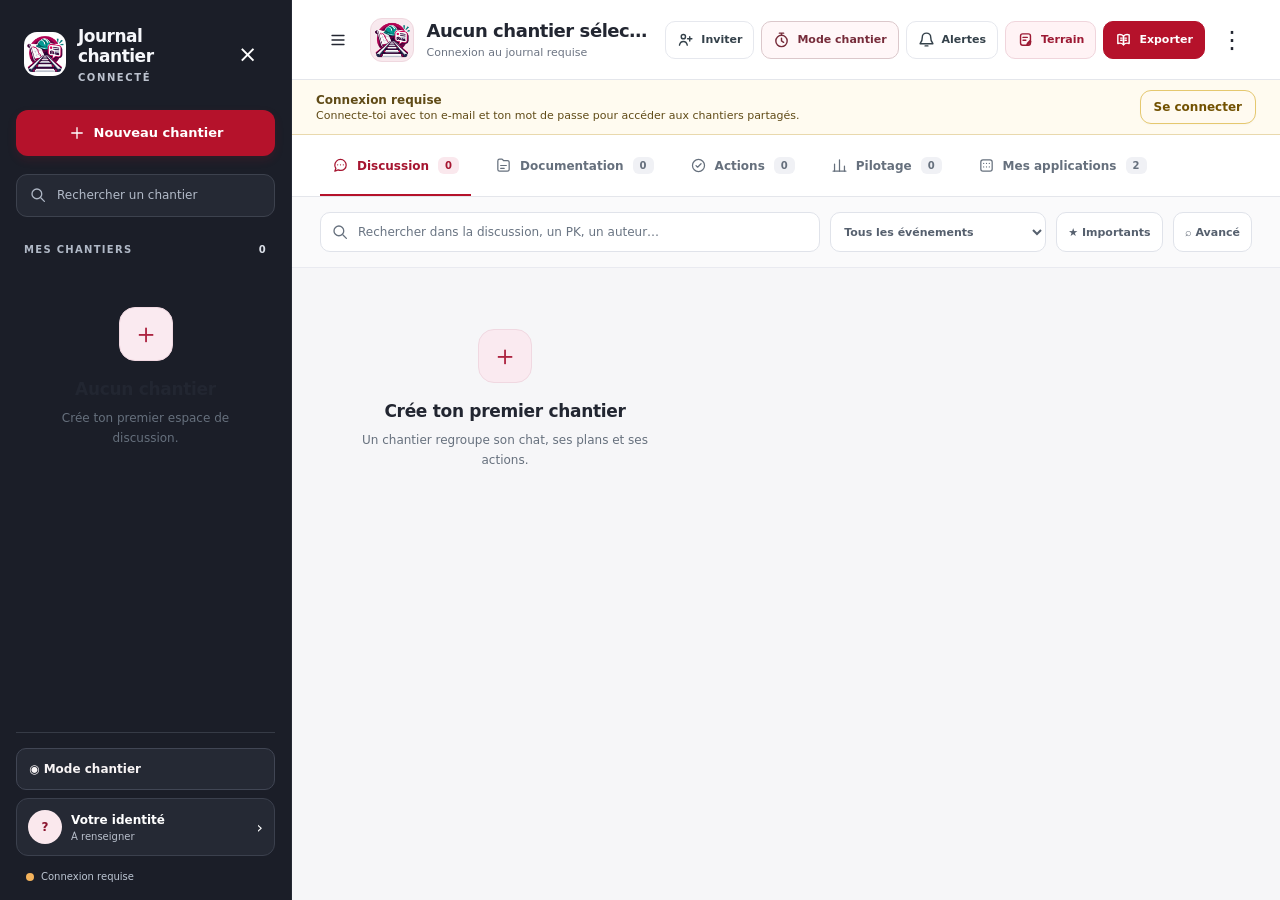
==== index.html @ 3ed3b0c4 "Journal Chantier V15.10.1 - signatures mobiles et collaboration" ====
<!doctype html>
<html lang="fr">
<head>
  <meta charset="utf-8">
  <meta name="viewport" content="width=device-width, initial-scale=1, viewport-fit=cover">
  <meta name="theme-color" content="#b5122b">
  <meta name="mobile-web-app-capable" content="yes">
  <meta name="apple-mobile-web-app-capable" content="yes">
  <meta name="apple-mobile-web-app-status-bar-style" content="black-translucent">
  <link rel="manifest" href="manifest.webmanifest">
  <link rel="icon" href="journal-chantier-logo-v14.png" type="image/png">
  <title>Journal Chantier Connecté</title>
  <!-- Bibliothèque Supabase embarquée : elle ne dépend plus d’un CDN bloqué sur le réseau terrain. -->
  <script src="supabase.js?v=14.2-collaborateurs" defer></script>
  <!-- config.js est le seul fichier de configuration public, partagé par tous les appareils. -->
  <script src="config.js?v=14.2-collaborateurs" defer></script>
  <link rel="stylesheet" href="styles-v13.css?v=14.7-pdf">
  <link rel="stylesheet" href="styles-v14.3.css?v=14.3-design" media="screen">
  <link rel="stylesheet" href="mode-chantier.css?v=14.4-mode-chantier" media="screen">
  <link rel="stylesheet" href="journal-v154.css?v=15.4">
  <script src="journal-dialogs.js?v=15.4" defer></script>
  <script src="journal-feed.js?v=15.4" defer></script>
  <script src="journal-production.js?v=15.9" defer></script>
  <script src="journal-pdf.js?v=15.8" defer></script>
  <script src="journal-export.js?v=15.5" defer></script>
  <script src="mode-chantier.js?v=15.0" defer></script>
  <link rel="stylesheet" href="feedback.css?v=15.3" media="screen">
  <script src="feedback.js?v=15.4" defer></script>
  <script src="briefing-integration.js?v=15.9" defer></script>
  <link rel="stylesheet" href="cr-off.css?v=15.3">
  <script src="cr-ai.js?v=15.6" defer></script>
  <script src="journal-composer.js?v=15.7.1" defer></script>
  <script src="journal-emoji.js?v=15.6" defer></script>
  <link rel="stylesheet" href="journal-v156.css?v=15.7.1">
  <link rel="stylesheet" href="journal-v157.css?v=15.7">
  <script src="cr-fields.js?v=15.8" defer></script>
  <link rel="stylesheet" href="journal-v159.css?v=15.9">
  <script src="journal-completion.js?v=15.9" defer></script>
  <script src="journal-collaboration.js?v=15.10.1"></script>
  <script src="cr-off.js?v=15.10.1" defer></script>
  <link rel="stylesheet" href="journal-v153.css?v=15.3">
  <link rel="stylesheet" href="journal-v155.css?v=15.5">
  <script src="app-v13.js?v=15.10.1" defer></script>
<link rel="stylesheet" href="journal-v1510.css?v=15.10.1">
</head>
<body>
  <div class="app-shell" id="appShell">
    <aside class="sidebar" aria-label="Chantiers">
      <div class="brand">
        <div class="brand-mark" aria-hidden="true"><img src="journal-chantier-logo-v14.png" alt=""></div>
        <div>
          <strong>Journal chantier</strong>
          <small>Connecté</small>
        </div>
        <button class="icon-button sidebar-close" id="closeSidebarBtn" aria-label="Fermer les chantiers">×</button>
      </div>

        <button class="primary-button new-site-button" id="newChantierBtn"><svg class="ui-icon" viewBox="0 0 24 24" aria-hidden="true"><path d="M12 5v14M5 12h14"/></svg> Nouveau chantier</button>

      <div class="sidebar-search">
        <span aria-hidden="true"><svg class="ui-icon" viewBox="0 0 24 24" aria-hidden="true"><circle cx="10.5" cy="10.5" r="6.5"/><path d="m16 16 4.5 4.5"/></svg></span>
        <input id="chantierSearch" type="search" placeholder="Rechercher un chantier">
      </div>

      <button class="sidebar-directory-button feedback-entry" id="sidebarFeedbackBtn" type="button" hidden><svg class="ui-icon" viewBox="0 0 24 24" aria-hidden="true"><path d="M5 4h14a2 2 0 0 1 2 2v10a2 2 0 0 1-2 2h-8l-5 3v-3H5a2 2 0 0 1-2-2V6a2 2 0 0 1 2-2Z"/><path d="M8 8h8M8 12h5"/></svg><span>Améliorer l’application<small>Idées et problèmes rencontrés</small></span></button>

      <div class="section-label"><span>MES CHANTIERS</span><span id="chantierCount">0</span></div>
      <nav class="chantier-list" id="chantierList" aria-label="Liste des chantiers"></nav>

      <div class="sidebar-bottom">
        <button class="sidebar-directory-button mode-sidebar-button" id="sidebarModeChantierBtn"><span aria-hidden="true">◉</span> Mode chantier</button>
        <button class="sidebar-directory-button" id="mobileUserDirectoryBtn" hidden><svg class="ui-icon" viewBox="0 0 24 24" aria-hidden="true"><circle cx="9" cy="8" r="3"/><path d="M3.5 20c.7-3.5 2.5-5.2 5.5-5.2s4.8 1.7 5.5 5.2M17 5a3 3 0 0 1 0 6M17 15c2.5 0 4 1.5 4 4"/></svg> Annuaire des personnes</button>
        <button class="profile-card" id="profileBtn">
          <span class="profile-avatar" id="profileAvatar">?</span>
          <span class="profile-copy"><b id="profileName">Votre identité</b><small id="profileCompany">À renseigner</small></span>
          <span aria-hidden="true">›</span>
        </button>
        <!-- Sur mobile, les commandes d'administration restent accessibles ici.
             Le bouton ne devient visible que pour le rôle propriétaire. -->
        <button class="sidebar-admin-button" id="mobileAdminDashboardBtn" hidden><svg class="ui-icon" viewBox="0 0 24 24" aria-hidden="true"><path d="M12 3 4.5 6v5.2c0 4.5 3.1 8.6 7.5 9.8 4.4-1.2 7.5-5.3 7.5-9.8V6L12 3Z"/><path d="m8.8 12 2.1 2.1 4.4-4.4"/></svg> Administration du journal</button>
        <div class="connection-line" id="connectionLine"><span class="status-dot offline"></span><span id="connectionText">Connexion au journal</span></div>
      </div>
    </aside>

    <main class="workspace">
      <header class="topbar">
        <button class="icon-button hamburger" id="openSidebarBtn" aria-label="Ouvrir les chantiers"><svg class="ui-icon" viewBox="0 0 24 24" aria-hidden="true"><path d="M4 6h16M4 12h16M4 18h16"/></svg></button>
        <button class="site-heading" id="siteInfoBtn">
          <span class="site-avatar" id="siteAvatar"><img src="journal-chantier-logo-v14.png" alt=""></span>
          <span class="site-heading-copy"><b id="siteName">Choisissez un chantier</b><small id="siteMeta">Journal partagé sécurisé</small></span>
        </button>
        <div class="topbar-tools">
          <button class="tool-button hide-small feedback-topbar" id="feedbackBtn" type="button" title="Améliorer l’application : espace commun à tous les utilisateurs" hidden><svg class="ui-icon" viewBox="0 0 24 24" aria-hidden="true"><path d="M5 4h14a2 2 0 0 1 2 2v10a2 2 0 0 1-2 2h-8l-5 3v-3H5a2 2 0 0 1-2-2V6a2 2 0 0 1 2-2Z"/><path d="M8 8h8M8 12h5"/></svg><span>Améliorer l’application</span></button>
          <button class="tool-button hide-small" id="userDirectoryBtn" title="Consulter les personnes inscrites" hidden><svg class="ui-icon" viewBox="0 0 24 24" aria-hidden="true"><circle cx="9" cy="8" r="3"/><path d="M3.5 20c.7-3.5 2.5-5.2 5.5-5.2s4.8 1.7 5.5 5.2M17 5a3 3 0 0 1 0 6M17 15c2.5 0 4 1.5 4 4"/></svg><span>Annuaire</span></button>
          <button class="tool-button hide-small" id="adminDashboardBtn" title="Administrer les comptes" hidden><svg class="ui-icon" viewBox="0 0 24 24" aria-hidden="true"><path d="M12 3 4.5 6v5.2c0 4.5 3.1 8.6 7.5 9.8 4.4-1.2 7.5-5.3 7.5-9.8V6L12 3Z"/><path d="m8.8 12 2.1 2.1 4.4-4.4"/></svg><span>Administration</span></button>
          <button class="tool-button hide-small" id="inviteBtn" title="Inviter un interlocuteur"><svg class="ui-icon" viewBox="0 0 24 24" aria-hidden="true"><circle cx="9" cy="8" r="3"/><path d="M3.5 20c.7-3.5 2.5-5.2 5.5-5.2s4.8 1.7 5.5 5.2M18 8v6M15 11h6"/></svg><span>Inviter</span></button>
          <button class="tool-button mode-start-tool" id="modeChantierBtn" title="Démarrer le mode chantier"><svg class="ui-icon" viewBox="0 0 24 24" aria-hidden="true"><path d="M9 3h6M12 3v3"/><circle cx="12" cy="14" r="8"/><path d="M12 10v4l3 2"/></svg><span>Mode chantier</span></button>
          <button class="tool-button" id="crOffBtn" hidden>CR off</button>
          <button class="tool-button" id="notificationBtn" title="Notifications et demandes"><svg class="ui-icon" viewBox="0 0 24 24" aria-hidden="true"><path d="M18 9a6 6 0 0 0-12 0c0 7-3 7-3 9h18c0-2-3-2-3-9M10 21h4"/></svg><span>Alertes</span></button>
          <button class="tool-button quick-add-tool" id="quickAddBtn" title="Ajouter une information terrain"><svg class="ui-icon" viewBox="0 0 24 24" aria-hidden="true"><rect x="5" y="4" width="14" height="16" rx="3"/><path d="M8.5 9h6M8.5 13h4M14.8 17.2l3.3-3.3 1.3 1.3-3.3 3.3-2.1.8.8-2.1Z"/></svg><span>Terrain</span></button>
          <button class="tool-button primary-tool" id="exportBtn" title="Créer le carnet PDF du chantier"><svg class="ui-icon" viewBox="0 0 24 24" aria-hidden="true"><path d="M4 5.5c2.7-1.1 5.8-.5 8 1.7v12.1c-2.2-2.1-5.3-2.7-8-1.6V5.5Z"/><path d="M20 5.5c-2.7-1.1-5.8-.5-8 1.7v12.1c2.2-2.1 5.3-2.7 8-1.6V5.5Z"/><path d="M8 10h2M14 10h2M8 13h2M14 13h2"/></svg><span>Exporter</span></button>
          <button class="icon-button more-button" id="siteMenuBtn" aria-label="Options du chantier">⋮</button>
        </div>
      </header>

      <section class="mode-banner" id="journalModeBanner" hidden aria-label="Poste en cours">
        <span class="mode-dot" aria-hidden="true"></span><div class="mode-banner-copy"><b id="journalModeStatus">Mode chantier actif</b><span id="journalModeDetail"></span></div>
        <div class="mode-banner-controls"><button id="journalModeOpenFeed" type="button">Ouvrir le fil</button><button id="journalModePause" type="button">Pause</button><button id="journalModeExtend" type="button" title="Prolonger d’une heure">+ 1 h</button><button id="journalModeStop" type="button">Terminer</button></div>
      </section>
      <section class="mode-feed-header" id="journalModeFeedHeader" hidden>
        <button class="secondary-button" id="journalModeReturn" type="button">← Application</button>
        <div><small>FIL CHANTIER</small><b id="journalModeFeedTitle"></b></div>
        <label class="mode-wake-label"><input id="journalModeWake" type="checkbox"> Écran allumé</label>
        <button class="secondary-button" id="journalModeFeedSettings" type="button">Mon poste</button>
      </section>
      <section class="connection-banner" id="connectionBanner" hidden>
        <div><b>Connexion sécurisée</b><span>Connecte-toi pour accéder au journal partagé.</span></div>
        <button class="secondary-button" id="openSetupBtn">Réessayer</button>
      </section>

      <nav class="tabs" aria-label="Espaces du chantier">
        <button class="tab active" data-tab="chat"><svg class="tab-icon" viewBox="0 0 24 24" aria-hidden="true"><path d="M20 11.5a7.4 7.4 0 0 1-8 7.4 8.4 8.4 0 0 1-3.2-.7L4 20l1.5-4.1A7.4 7.4 0 0 1 4 11.5a8 8 0 0 1 16 0Z"/><path d="M8 11h.01M12 11h.01M16 11h.01"/></svg> Discussion <small id="messageCount">0</small></button>
        <button class="tab" data-tab="plans"><svg class="tab-icon" viewBox="0 0 24 24" aria-hidden="true"><path d="M4 5.5A2.5 2.5 0 0 1 6.5 3H10l2 2h5.5A2.5 2.5 0 0 1 20 7.5v10A2.5 2.5 0 0 1 17.5 20h-11A2.5 2.5 0 0 1 4 17.5v-12Z"/><path d="M8 12h8M8 16h5"/></svg> Documentation <small id="planCount">0</small></button>
        <button class="tab" data-tab="actions"><svg class="tab-icon" viewBox="0 0 24 24" aria-hidden="true"><circle cx="12" cy="12" r="8.5"/><path d="m8.5 12.2 2.2 2.2 4.9-4.9"/></svg> Actions <small id="actionCount">0</small></button>
        <button class="tab" data-tab="pilotage"><svg class="tab-icon" viewBox="0 0 24 24" aria-hidden="true"><path d="M5 20V10M12 20V4M19 20v-7"/><path d="M3 20h18"/></svg> Pilotage <small id="pilotageCount">0</small></button>
        <button class="tab" data-tab="apps"><svg class="tab-icon" viewBox="0 0 24 24" aria-hidden="true"><rect x="4" y="4" width="16" height="16" rx="3"/><path d="M8 9h.01M12 9h.01M16 9h.01M8 14h.01M12 14h.01M16 14h.01"/></svg> Mes applications <small id="appsCount">0</small></button>
      </nav>

      <section class="content-area">
        <section class="chat-view view active" data-view="chat">
          <div class="filter-bar">
            <div class="filter-search"><span aria-hidden="true"><svg class="ui-icon" viewBox="0 0 24 24" aria-hidden="true"><circle cx="10.5" cy="10.5" r="6.5"/><path d="m16 16 4.5 4.5"/></svg></span><input id="messageSearch" type="search" placeholder="Rechercher dans la discussion, un PK, un auteur…"></div>
            <select id="typeFilter" aria-label="Filtrer les messages par type">
              <option value="">Tous les événements</option>
              <option value="Info">Info</option>
              <option value="Journal">Journal quotidien</option>
              <option value="Sécurité">Sécurité</option>
              <option value="Incident">Incident</option>
              <option value="Production">Production</option><option value="Technique">Renseignements techniques</option><option value="Avancement">Avancement (ancien)</option>
              <option value="Aléa">Aléa</option>
              <option value="Coactivité">Coactivité</option>
              <option value="Décision">Décision</option>
              <option value="Document">Document</option>
              <option value="Plan">Plan</option>
              <option value="Action">Action</option>
            </select>
            <button class="filter-button" id="importantFilterBtn" aria-pressed="false">★ Importants</button>
            <button class="filter-button advanced-filter-button" id="advancedSearchBtn" type="button">⌕ Avancé</button>
          </div>
          <section class="pinned-messages" id="pinnedMessages" hidden aria-label="Informations épinglées"></section>
          <div class="print-cover" id="printCover" aria-hidden="true"></div>
          <div class="message-feed" id="messageFeed" aria-live="polite"></div>
          <button class="jump-bottom" id="jumpBottomBtn" hidden>↓ Nouveaux messages</button>
          <section class="composer-shell" id="composerShell">
            <p id="messageSendStatus" class="message-send-status" role="status" hidden></p>
            <div class="reply-preview" id="replyPreview" hidden></div>
            <div class="attachment-preview" id="attachmentPreview" hidden></div>
            <div class="composer-meta" id="composerMeta" hidden>
              <label>Type d’événement
                <select id="messageType">
                  <option value="Info">Info</option>
                  <option value="Journal">Journal quotidien</option>
                  <option value="Sécurité">Sécurité</option>
                  <option value="Incident">Incident</option>
                  <option value="Technique">Renseignements techniques</option><option value="Avancement">Avancement (ancien)</option>
                  <option value="Aléa">Aléa</option>
                  <option value="Coactivité">Coactivité</option>
                  <option value="Décision">Décision</option>
                  <option value="Document">Document</option>
                  <option value="Action">Action</option>
                </select>
              </label>
              <label>Zone / PK <input id="messageZone" type="text" placeholder="Ex. V2M – PK 80,190"></label>
              <label class="important-check"><input id="messageImportant" type="checkbox"> Épingler comme important</label>
              <button class="composer-helper" type="button" id="polishBtn" title="Relire une proposition avant de l’appliquer">✦ Améliorer le message</button>
            </div>
            <div class="composer-tool-tray" id="composerToolTray" hidden aria-label="Outils de message">
              <button class="composer-tool-action" id="mentionBtn" type="button"><span>@</span> Mentionner</button>
              <button class="composer-tool-action" id="dictationBtn" type="button"><span>♬</span> Dicter</button>
              <button class="composer-tool-action" id="attachBtn" type="button"><span>⌁</span> Fichier</button>
              <button class="composer-tool-action" id="cameraBtn" type="button"><span>▣</span> Photo</button>
            </div>
            <div class="composer-row">
              <button class="icon-button attach-toggle" id="composerMetaBtn" title="Détails du message"><svg class="ui-icon" viewBox="0 0 24 24" aria-hidden="true"><path d="M4 7h16M4 17h16"/><circle cx="9" cy="7" r="2" fill="currentColor" stroke="none"/><circle cx="15" cy="17" r="2" fill="currentColor" stroke="none"/></svg></button>
              <button class="icon-button attach-toggle" id="emojiBtn" title="Ajouter un émoji"><svg class="ui-icon" viewBox="0 0 24 24" aria-hidden="true"><circle cx="12" cy="12" r="8.5"/><path d="M8 14.5a4.5 4.5 0 0 0 8 0M8.5 9h.01M15.5 9h.01"/></svg></button>
              <button class="icon-button attach-toggle" id="composerToolsBtn" title="Photo, fichier, dictée et mention" aria-expanded="false"><svg class="ui-icon" viewBox="0 0 24 24" aria-hidden="true"><path d="M12 5v14M5 12h14"/></svg></button>
              <input id="fileInput" type="file" multiple hidden accept="image/*,application/pdf,.pdf,.doc,.docx,.xls,.xlsx,.csv,.txt,.dwg,.dxf">
              <input id="cameraInput" type="file" hidden accept="image/*" capture="environment">
              <textarea id="messageInput" rows="1" placeholder="Message ou photo sans commentaire…"></textarea>
              <button type="button" class="send-button" id="sendBtn" title="Envoyer">Envoyer</button>
            </div>
          </section>
        </section>

        <section class="plans-view view" data-view="plans">
          <div class="library-header documentation-header">
            <div><h2>Documentation du chantier</h2><p>Plans, sécurité et qualité classés dans une bibliothèque sécurisée.</p></div>
            <div class="documentation-header-actions" id="documentHeaderActions" hidden>
              <button class="secondary-button" id="bulkImportBtn">⇪ Importer</button>
              <button class="secondary-button" id="addRootFolderBtn">＋ Dossier principal</button>
              <button class="secondary-button" id="addFolderBtn">＋ Sous-dossier</button>
              <button class="primary-button" id="addPlanBtn">＋ Ajouter un document</button>
            </div>
          </div>
          <div class="document-security-note" id="documentSecurityNote" hidden></div>
          <div class="document-breadcrumb" id="documentBreadcrumb"></div>
          <div class="document-library">
            <div class="document-folder-grid" id="documentFolderGrid"></div>
            <div class="document-file-grid" id="documentFileGrid"></div>
          </div>
        </section>

        <section class="actions-view view" data-view="actions">
          <div class="library-header">
            <div><h2>Actions du chantier</h2><p>Transforme les décisions et aléas du fil en suivi concret.</p></div>
            <button class="primary-button" id="addActionBtn">＋ Nouvelle action</button>
          </div>
          <div class="action-summary" id="actionSummary"></div>
          <div class="action-board" id="actionBoard"></div>
        </section>

        <section class="pilotage-view view" data-view="pilotage">
          <div class="library-header pilotage-header">
            <div><h2>Pilotage du chantier</h2><p>Journal quotidien, alertes opérationnelles et points de vigilance réunis au même endroit.</p></div>
            <div class="pilotage-head-actions">
              <button class="secondary-button" id="addRiskBtn">⚠ Signaler un risque</button>
              <button class="primary-button" id="addDailyLogBtn">＋ Journal quotidien</button>
            </div>
          </div>
          <section class="pilotage-alerts" id="pilotageAlerts" hidden></section>
          <div class="pilotage-summary" id="pilotageSummary"></div>
          <div class="pilotage-grid">
            <section class="pilotage-panel">
              <header><div><h3>Journal quotidien</h3><p>Les faits, effectifs, contraintes et décisions de chaque poste.</p></div><button class="text-link" id="openDailyLogBtn">Ajouter</button></header>
              <div class="pilotage-list" id="dailyLogList"></div>
            </section>
            <section class="pilotage-panel">
              <header><div><h3>Risques & vigilance</h3><p>Incidents, presque-accidents, non-conformités et mesures immédiates.</p></div><button class="text-link" id="openRiskBtn">Signaler</button></header>
              <div class="pilotage-list" id="riskList"></div>
            </section>
          </div>
        </section>

        <section class="portal-view view" data-view="apps">
          <div class="library-header portal-header">
            <div><h2>Mes applications</h2><p>Les outils terrain et opérationnels accessibles depuis le Journal chantier.</p></div>
            <button class="primary-button" id="addPortalAppBtn">＋ Ajouter une application</button>
          </div>
          <section class="portal-apps-notice" id="portalAppsNotice" hidden></section>
          <div class="portal-apps-grid" id="portalAppsGrid"></div>
        </section>
      </section>
    </main>
  </div>

  <div class="toast-stack" id="toastStack" aria-live="polite"></div>

  <div class="modal-backdrop is-hidden" id="modalBackdrop" hidden>
    <section class="modal" role="dialog" aria-modal="true" aria-labelledby="modalTitle">
      <header class="modal-head"><div><h2 id="modalTitle">Journal chantier</h2><p id="modalSubtitle"></p></div><button class="icon-button" id="modalCloseBtn" aria-label="Fermer">×</button></header>
      <div class="modal-body" id="modalBody"></div>
      <footer class="modal-foot" id="modalFoot"></footer>
    </section>
  </div>

  <!--
    Visualiseur photo indépendant des fenêtres de saisie.
    Il ne modifie pas l'historique du navigateur et ne se ferme jamais lors
    d'un simple toucher sur la photo ou son fond : uniquement par le bouton
    Fermer. Cela évite les ouvertures/fermetures parasites sur Android.
  -->
  <section class="photo-viewer is-hidden" id="photoViewer" hidden aria-hidden="true" role="dialog" aria-modal="true" aria-labelledby="photoViewerTitle">
    <header class="photo-viewer-head">
      <div class="photo-viewer-copy"><b id="photoViewerTitle">Photo</b><small id="photoViewerSubtitle">Photo jointe au journal</small></div>
      <a class="photo-viewer-open" id="photoViewerOpen" href="#" target="_blank" rel="noopener" aria-label="Ouvrir la photo dans un nouvel onglet">↗ <span>Ouvrir</span></a>
      <button class="photo-viewer-close" id="photoViewerClose" type="button" aria-label="Fermer la photo">×</button>
    </header>
    <div class="photo-viewer-stage">
      <img id="photoViewerImage" alt="">
      <p class="photo-viewer-status" id="photoViewerStatus" aria-live="polite">Chargement de la photo…</p>
    </div>
  </section>

  <template id="emptyStateTemplate">
    <div class="empty-state"><div class="empty-icon">▱</div><h3>Aucun élément pour le moment</h3><p>Commence par ajouter une information, une photo, un plan ou une action.</p></div>
  </template>
</body>
</html>
---- styles-v13.css ----
:root {
  --sncf: #b5122b;
  --sncf-dark: #760d1d;
  --sncf-light: #fff0f2;
  --pink: #d52845;
  --ink: #18202a;
  --muted: #68727e;
  --line: #d9dee5;
  --canvas: #f5f7fa;
  --card: #ffffff;
  --mine: #fff2f4;
  --green: #1e7a4a;
  --orange: #b76a00;
  --red: #b5122b;
  --blue: #246a88;
  --shadow: 0 12px 34px rgba(25, 35, 48, .08);
  --sidebar-width: 335px;
  font-family: Inter, ui-sans-serif, system-ui, -apple-system, BlinkMacSystemFont, "Segoe UI", Roboto, Arial, sans-serif;
}

* { box-sizing: border-box; }
[hidden] { display: none !important; }
.modal-backdrop.is-hidden { display: none !important; }
html, body { min-height: 100%; }
body { margin: 0; color: var(--ink); background: var(--canvas); }
button, input, select, textarea { font: inherit; }
button { cursor: pointer; }
button:focus-visible, input:focus-visible, select:focus-visible, textarea:focus-visible { outline: 3px solid rgba(181, 18, 43, .26); outline-offset: 2px; }

.ui-icon, .tab-icon { width: 18px; height: 18px; flex: 0 0 auto; fill: none; stroke: currentColor; stroke-width: 1.9; stroke-linecap: round; stroke-linejoin: round; }

.app-shell { min-height: 100vh; display: grid; grid-template-columns: var(--sidebar-width) minmax(0, 1fr); }
.sidebar { background: linear-gradient(165deg, #65101d 0%, #951126 46%, #b5122b 100%); padding: 18px 14px 14px; color: #fff; display: flex; flex-direction: column; min-height: 100vh; position: sticky; top: 0; height: 100vh; z-index: 20; }
.brand { display: flex; align-items: center; gap: 11px; padding: 2px 6px 20px; }
.brand-mark { width: 43px; height: 43px; overflow: hidden; border-radius: 14px; display: grid; place-items: center; background: #fff; color: var(--sncf); font-weight: 900; box-shadow: 0 8px 20px rgba(0,0,0,.18); }.brand-mark img { width: 100%; height: 100%; object-fit: cover; }
.brand strong { display: block; font-size: 16px; line-height: 1.05; }
.brand small { display: block; margin-top: 3px; opacity: .75; font-size: 12px; }
.sidebar-close { display: none; margin-left: auto; color: #fff!important; }

.primary-button, .secondary-button, .tool-button, .filter-button, .filter-pill, .send-button { border: 0; border-radius: 12px; min-height: 40px; padding: 9px 13px; font-weight: 800; transition: transform .15s ease, filter .15s ease, background .15s ease; }
.primary-button:active, .secondary-button:active, .tool-button:active, .send-button:active { transform: scale(.97); }
.primary-button { color: #fff; background: linear-gradient(135deg, var(--sncf), var(--pink)); box-shadow: 0 8px 18px rgba(181,18,43,.22); }
.secondary-button { color: var(--sncf); background: #fff; border: 1px solid #f0c5cc; }
.new-site-button { width: calc(100% - 8px); margin: 0 4px 16px; display: inline-flex; align-items: center; gap: 8px; text-align: left; }
.sidebar-search { height: 43px; background: rgba(255,255,255,.13); border: 1px solid rgba(255,255,255,.16); border-radius: 13px; display: flex; align-items: center; gap: 8px; padding: 0 12px; margin: 0 4px; }
.sidebar-search input { color: #fff; border: 0; outline: 0; background: transparent; width: 100%; min-width: 0; }
.sidebar-search input::placeholder { color: rgba(255,255,255,.72); }
.section-label { display: flex; justify-content: space-between; padding: 21px 10px 9px; font-size: 10px; font-weight: 900; letter-spacing: .09em; color: rgba(255,255,255,.66); }
.chantier-list { overflow-y: auto; flex: 1; padding: 0 4px 10px; }
.chantier-card { width: 100%; text-align: left; border: 1px solid transparent; color: #fff; background: transparent; border-radius: 15px; padding: 11px; margin-bottom: 5px; display: grid; grid-template-columns: 38px 1fr auto; gap: 10px; align-items: center; }
.chantier-card:hover { background: rgba(255,255,255,.10); }
.chantier-card.active { background: rgba(255,255,255,.17); border-color: rgba(255,255,255,.17); box-shadow: inset 3px 0 #fff; }
.chantier-code { width: 38px; height: 38px; border-radius: 12px; display: grid; place-items: center; color: var(--sncf); font-size: 12px; font-weight: 900; background: #fff; }
.chantier-card strong, .chantier-card small { display: block; overflow: hidden; text-overflow: ellipsis; white-space: nowrap; }
.chantier-card strong { font-size: 13px; }
.chantier-card small { margin-top: 3px; opacity: .74; font-size: 11px; }
.unread-badge { min-width: 19px; height: 19px; padding: 0 5px; border-radius: 9px; background: #fff; color: var(--sncf); display: grid; place-items: center; font-size: 10px; font-weight: 900; }
.sidebar-bottom { border-top: 1px solid rgba(255,255,255,.16); padding: 12px 4px 1px; }
.profile-card { width: 100%; color: #fff; background: rgba(255,255,255,.11); border: 1px solid rgba(255,255,255,.13); border-radius: 15px; padding: 9px; text-align: left; display: grid; grid-template-columns: 34px 1fr auto; align-items: center; gap: 9px; }
.profile-avatar, .site-avatar { display: grid; place-items: center; border-radius: 50%; font-weight: 900; }
.profile-avatar { width: 34px; height: 34px; background: #fff; color: var(--sncf); font-size: 12px; }
.profile-copy { overflow: hidden; }
.profile-copy b, .profile-copy small { display: block; overflow: hidden; text-overflow: ellipsis; white-space: nowrap; }
.profile-copy b { font-size: 12px; }.profile-copy small { font-size: 10px; opacity: .72; margin-top: 2px; }
.sidebar-admin-button { display: none; }
.connection-line { display: flex; align-items: center; gap: 7px; color: rgba(255,255,255,.75); font-size: 11px; padding: 10px 8px 2px; }
.status-dot { width: 8px; height: 8px; border-radius: 50%; background: #c7cdd0; }.status-dot.online { background: #2ed8a3; box-shadow: 0 0 0 3px rgba(46,216,163,.16); }.status-dot.offline { background: #f4b35c; }

.workspace { min-width: 0; min-height: 100vh; display: flex; flex-direction: column; }
.topbar { min-height: 74px; display: flex; align-items: center; gap: 12px; padding: 12px 24px; background: rgba(255,255,255,.94); border-bottom: 1px solid #e6e9ee; backdrop-filter: blur(14px); z-index: 10; }
.hamburger { display: none; }.icon-button { border: 0; color: var(--ink); background: transparent; width: 40px; height: 40px; border-radius: 12px; display: inline-grid; place-items: center; font-size: 23px; line-height: 1; }.icon-button:hover { background: #f1f3f5; }
.site-heading { color: var(--ink); background: transparent; border: 0; display: flex; align-items: center; gap: 10px; padding: 0; text-align: left; min-width: 0; }
.site-avatar { width: 43px; height: 43px; flex: 0 0 auto; overflow: hidden; background: linear-gradient(135deg, var(--sncf), var(--pink)); color: #fff; font-size: 13px; }.site-avatar img { width: 100%; height: 100%; object-fit: cover; }
.site-heading-copy { min-width: 0; }.site-heading-copy b, .site-heading-copy small { display: block; overflow: hidden; text-overflow: ellipsis; white-space: nowrap; }.site-heading-copy b { font-size: 15px; }.site-heading-copy small { color: var(--muted); font-size: 11px; margin-top: 3px; }
.topbar-tools { display: flex; align-items: center; gap: 5px; margin-left: auto; }.tool-button { display: flex; align-items: center; gap: 7px; color: #34414a; background: #f1f3f6; font-size: 12px; }.tool-button:hover { filter: brightness(.97); transform: translateY(-1px); }.tool-button .ui-icon { width: 17px; height: 17px; stroke-width: 2; }.quick-add-tool { color: #9d1026; background: #fff0f2; border: 1px solid #f0c5cc; }.primary-tool { color: #fff; background: linear-gradient(135deg, var(--sncf), var(--pink)); box-shadow: 0 8px 18px rgba(181,18,43,.22); }.more-button { font-size: 24px; }
.connection-banner { display: flex; gap: 18px; align-items: center; justify-content: space-between; background: #fff7e7; border-bottom: 1px solid #f2d89a; padding: 10px 24px; color: #604b17; }.connection-banner b, .connection-banner span { display: block; }.connection-banner b { font-size: 12px; }.connection-banner span { font-size: 11px; margin-top: 2px; }.connection-banner .secondary-button { min-height: 34px; color: #725100; border-color: #e5c86f; background: #fffaf0; font-size: 12px; }

.tabs { display: flex; gap: 4px; padding: 0 24px; background: #fff; border-bottom: 1px solid var(--line); }.tab { display: inline-flex; align-items: center; gap: 6px; padding: 13px 14px 11px; color: var(--muted); background: transparent; border: 0; border-bottom: 3px solid transparent; font-weight: 800; font-size: 13px; }.tab-icon { width: 16px; height: 16px; stroke-width: 2; }.tab small { margin-left: 1px; padding: 2px 6px; color: inherit; background: #eef1f3; border-radius: 20px; font-size: 10px; }.tab.active { color: var(--sncf); border-bottom-color: var(--sncf); }.tab.active small { color: #fff; background: var(--sncf); }
.content-area { flex: 1; min-height: 0; }.view { display: none; height: 100%; }.view.active { display: flex; flex-direction: column; }

.chat-view { position: relative; background: radial-gradient(circle at top left, #f7fbfb 0, #edf3f4 44%, #e9eff1 100%); min-height: calc(100vh - 132px); }
.filter-bar { padding: 12px 24px 10px; display: flex; align-items: center; gap: 9px; background: rgba(255,255,255,.75); border-bottom: 1px solid #e7ecee; }.filter-search { flex: 1; min-width: 150px; display: flex; align-items: center; gap: 7px; background: #fff; border: 1px solid #dfe6e9; border-radius: 11px; padding: 0 10px; height: 38px; color: var(--muted); }.filter-search input { border: 0; outline: 0; min-width: 0; width: 100%; background: transparent; font-size: 12px; }.filter-bar select { height: 38px; border: 1px solid #dfe6e9; border-radius: 11px; padding: 0 9px; background: #fff; color: var(--ink); font-size: 12px; }.filter-button { min-height: 38px; padding: 8px 11px; color: #665b43; background: #fff; border: 1px solid #dfe6e9; font-size: 12px; }.filter-button[aria-pressed="true"] { color: #fff; background: #a16d00; border-color: #a16d00; }
.pinned-messages { display: flex; align-items: stretch; gap: 7px; overflow-x: auto; padding: 8px 24px; background: #fffdf5; border-bottom: 1px solid #f1e4bc; }.pinned-title { flex: 0 0 auto; align-self: center; color: #8a5c00; font-size: 11px; font-weight: 900; }.pinned-item { display: grid; gap: 2px; min-width: min(320px, 72vw); padding: 7px 9px; overflow: hidden; color: #63562f; text-align: left; border: 1px solid #ebdbab; border-radius: 9px; background: #fff; }.pinned-item b, .pinned-item span { overflow: hidden; text-overflow: ellipsis; white-space: nowrap; }.pinned-item b { color: #755000; font-size: 10px; }.pinned-item span { font-size: 10px; }
.message-feed { flex: 1; overflow-y: auto; padding: 16px max(24px, calc((100vw - var(--sidebar-width) - 920px) / 2)); scroll-behavior: smooth; }
.day-divider { width: max-content; max-width: 100%; margin: 10px auto 16px; padding: 6px 11px; border-radius: 99px; background: rgba(82,102,110,.12); color: #52636b; font-size: 11px; font-weight: 800; }
.message-row { display: flex; align-items: flex-end; gap: 7px; margin: 8px 0; }.message-row.mine { flex-direction: row-reverse; }.message-row.system { justify-content: center; }.message-row.system .message-bubble { max-width: 700px; text-align: center; padding: 8px 12px; background: #fff7d9; color: #665929; border: 1px solid #f0d989; border-radius: 12px; font-size: 12px; }
.message-avatar { flex: 0 0 auto; width: 31px; height: 31px; border-radius: 50%; color: #fff; background: #5b7788; display: grid; place-items: center; font-size: 10px; font-weight: 900; }.mine .message-avatar { background: var(--sncf); }
.message-bubble { position: relative; max-width: min(78%, 720px); min-width: 118px; padding: 9px 11px 7px; background: #fff; border: 1px solid #e1e8ea; border-radius: 4px 15px 15px 15px; box-shadow: 0 3px 12px rgba(34,58,68,.06); }.mine .message-bubble { background: var(--mine); border-color: #cdebe0; border-radius: 15px 4px 15px 15px; }.message-bubble.deleted { color: #778188; background: #f6f7f8; font-style: italic; }
.message-menu { position: absolute; top: 4px; right: 3px; width: 26px; height: 26px; color: #60707a; background: transparent; border: 0; border-radius: 50%; opacity: 0; }.message-bubble:hover .message-menu, .message-menu:focus { opacity: 1; }.mine .message-menu { right: 3px; }
.message-head { display: flex; align-items: center; gap: 6px; padding-right: 20px; min-height: 16px; }.author-name { color: var(--sncf); font-size: 11px; font-weight: 900; }.mine .author-name { color: #087560; }.message-tag, .zone-tag, .important-star { padding: 2px 6px; border-radius: 99px; font-size: 9px; font-weight: 900; }.message-tag { color: #46555e; background: #eef2f3; }.tag-Sécurité { color: #a12828; background: #fee7e7; }.tag-Aléa { color: #9a5400; background: #ffeed7; }.tag-Coactivité { color: #7551a8; background: #efe5ff; }.tag-Décision { color: #12605a; background: #dcf4ef; }.tag-Plan { color: #195e9d; background: #e2f1fe; }.tag-Action { color: #805500; background: #fff0c7; }.zone-tag { color: #60707a; background: rgba(255,255,255,.65); border: 1px solid rgba(104,125,133,.14); }.important-star { margin-left: auto; color: #9a6500; background: #ffefc7; }
.reply-quote { margin: 5px 0 7px; padding: 6px 8px; border-left: 3px solid #9cb7ae; border-radius: 4px; background: rgba(255,255,255,.53); color: #61727a; font-size: 11px; overflow: hidden; }.reply-quote b { display: block; color: #3c6357; margin-bottom: 2px; }.message-text { white-space: pre-wrap; overflow-wrap: anywhere; font-size: 14px; line-height: 1.38; padding: 1px 1px 3px; }.mention { display: inline-block; padding: 0 3px; color: #075d84; background: #e1f4ff; border-radius: 4px; font-weight: 800; }.message-footer { display: flex; justify-content: flex-end; align-items: center; gap: 5px; color: #73828a; font-size: 10px; }.message-status { color: var(--green); font-weight: 900; letter-spacing: -2px; }.message-actions { display: flex; flex-wrap: wrap; gap: 3px; margin: 6px -3px -3px; }.message-actions button { border: 0; color: #5e717b; background: transparent; border-radius: 7px; padding: 4px 6px; font-size: 11px; }.message-actions button:hover { color: var(--sncf); background: rgba(255,255,255,.58); }.reaction-bar { display: flex; flex-wrap: wrap; gap: 4px; margin: 5px 0 1px; }.reaction-chip, .reaction-add { min-height: 25px; padding: 2px 7px; color: #52636b; border: 1px solid #d8e2e5; border-radius: 99px; background: rgba(255,255,255,.78); font-size: 11px; }.reaction-chip b { font-size: 10px; }.reaction-chip.mine { color: var(--sncf); border-color: #d895bb; background: #fff3fa; }.reaction-add { width: 27px; padding: 0; color: #65747c; }
.attachment-grid { display: grid; grid-template-columns: repeat(2,minmax(0,1fr)); gap: 5px; margin: 7px 0; }.attachment-grid.one { grid-template-columns: 1fr; }.image-attachment { position: relative; overflow: hidden; min-height: 88px; border: 0; padding: 0; border-radius: 10px; background: #d9e1e3; }.image-attachment img { width: 100%; height: 100%; min-height: 104px; max-height: 280px; display: block; object-fit: cover; }.image-attachment:hover::after { content: "Agrandir"; position: absolute; inset: auto 6px 6px auto; padding: 3px 6px; color: #fff; background: rgba(0,0,0,.58); border-radius: 6px; font-size: 10px; }
.file-attachment { display: flex; align-items: center; gap: 8px; margin: 6px 0; padding: 8px; color: var(--ink); text-decoration: none; border: 1px solid rgba(111,131,139,.17); border-radius: 10px; background: rgba(255,255,255,.62); }.file-attachment:hover { background: #fff; }.file-icon { width: 29px; height: 29px; flex: 0 0 auto; display: grid; place-items: center; color: #fff; background: #677780; border-radius: 8px; font-size: 13px; }.file-info { min-width: 0; }.file-info b, .file-info small { display: block; overflow: hidden; white-space: nowrap; text-overflow: ellipsis; }.file-info b { font-size: 11px; }.file-info small { margin-top: 2px; color: var(--muted); font-size: 10px; }
.composer-shell { position: sticky; bottom: 0; padding: 8px max(16px, calc((100vw - var(--sidebar-width) - 920px) / 2)); background: rgba(255,255,255,.98); border-top: 1px solid #dce5e8; box-shadow: 0 -8px 22px rgba(31,55,66,.04); }.composer-row { display: grid; grid-template-columns: repeat(6,40px) minmax(0,1fr) 46px; gap: 7px; align-items: end; }.attach-toggle { width: 40px; height: 40px; color: #60717a; background: #f1f4f5; font-size: 20px; }.attach-toggle.is-recording { color: #fff; background: #c83535; animation: pulse-record 1s infinite; }.send-button { min-height: 42px; width: 46px; padding: 0; border-radius: 50%; color: #fff; background: var(--sncf); font-size: 19px; }.composer-row textarea { max-height: 108px; min-height: 42px; width: 100%; resize: none; border: 1px solid #d8e1e5; border-radius: 17px; padding: 11px 13px; outline: 0; background: #fff; line-height: 1.35; }.composer-row textarea:focus { border-color: #bb6794; }.composer-meta { display: grid; grid-template-columns: minmax(130px,.8fr) minmax(160px,1fr) auto auto; gap: 8px; align-items: end; padding: 0 0 8px; }.composer-meta label { color: var(--muted); font-size: 10px; font-weight: 800; }.composer-meta select, .composer-meta input[type="text"] { width: 100%; height: 34px; margin-top: 3px; border: 1px solid #d8e1e5; border-radius: 9px; padding: 0 8px; background: #fff; color: var(--ink); font-size: 12px; }.composer-meta .important-check { display: flex; align-items: center; gap: 5px; height: 34px; white-space: nowrap; }.composer-helper { min-height: 34px; padding: 6px 8px; color: #4e5f67; border: 1px solid #d8e1e5; border-radius: 9px; background: #fff; font-size: 10px; font-weight: 800; white-space: nowrap; }.reply-preview { display: flex; align-items: center; gap: 9px; margin: 0 0 7px; padding: 6px 9px; border-left: 3px solid var(--sncf); background: #f8f0f5; border-radius: 5px; color: #576b74; font-size: 11px; }.reply-preview b { color: var(--sncf); }.reply-preview span { overflow: hidden; white-space: nowrap; text-overflow: ellipsis; }.reply-preview button { margin-left: auto; border: 0; background: transparent; color: #6d7d84; font-size: 18px; }.attachment-preview { display: flex; gap: 7px; overflow-x: auto; margin: 0 0 7px; padding: 2px 0; }.pending-file { position: relative; flex: 0 0 auto; width: 86px; height: 62px; overflow: hidden; border: 1px solid #d8e0e3; border-radius: 9px; background: #f2f5f6; }.pending-file img { display: block; width: 100%; height: 100%; object-fit: cover; }.pending-file .pending-doc { height: 100%; display: grid; place-items: center; color: #5a6971; padding: 5px; text-align: center; font-size: 10px; font-weight: 800; overflow: hidden; }.pending-file button { position: absolute; top: 2px; right: 2px; width: 19px; height: 19px; padding: 0; border: 0; border-radius: 50%; color: #fff; background: rgba(0,0,0,.63); font-size: 14px; }.pending-file .annotate-pending { right: 24px; color: #fff; background: var(--sncf); font-size: 11px; } @keyframes pulse-record { 50% { transform: scale(.94); filter: brightness(1.12); } }
.jump-bottom { position: absolute; right: 24px; bottom: 82px; z-index: 4; border: 0; border-radius: 99px; padding: 8px 12px; color: #fff; background: var(--sncf); box-shadow: 0 8px 18px rgba(52,11,37,.25); font-size: 11px; font-weight: 800; }

.library-header { display: flex; justify-content: space-between; gap: 18px; align-items: center; padding: 24px max(24px, calc((100vw - var(--sidebar-width) - 1080px) / 2)); background: #fff; border-bottom: 1px solid var(--line); }.library-header h2 { margin: 0; font-size: 20px; }.library-header p { margin: 5px 0 0; color: var(--muted); font-size: 12px; }.plan-filters { display: flex; flex-wrap: wrap; gap: 7px; padding: 15px max(24px, calc((100vw - var(--sidebar-width) - 1080px) / 2)); background: #fff; border-bottom: 1px solid var(--line); }.filter-pill { min-height: 33px; padding: 6px 10px; color: #4d5e66; background: #f2f5f6; font-size: 11px; }.filter-pill.active { color: #fff; background: var(--sncf); }
.plan-grid { display: grid; grid-template-columns: repeat(auto-fill, minmax(220px, 1fr)); gap: 14px; padding: 20px max(24px, calc((100vw - var(--sidebar-width) - 1080px) / 2)); align-content: start; background: var(--canvas); flex: 1; }.plan-card { display: flex; flex-direction: column; min-height: 185px; border-radius: 16px; overflow: hidden; background: #fff; border: 1px solid #e0e7ea; box-shadow: 0 5px 17px rgba(32,51,62,.06); }.plan-thumb { min-height: 89px; position: relative; display: grid; place-items: center; background: linear-gradient(135deg,#e9f3fa,#f5f8fa); color: #1d70ab; font-size: 38px; }.plan-thumb img { position: absolute; inset: 0; width: 100%; height: 100%; object-fit: cover; }.plan-status { position: absolute; top: 8px; right: 8px; padding: 4px 7px; border-radius: 9px; color: #355663; background: #fff; box-shadow: 0 2px 7px rgba(0,0,0,.09); font-size: 9px; font-weight: 900; }.plan-body { padding: 11px; min-width: 0; }.plan-body h3 { margin: 0; overflow: hidden; text-overflow: ellipsis; white-space: nowrap; font-size: 13px; }.plan-body p { margin: 5px 0; color: var(--muted); font-size: 10px; }.plan-card-foot { margin-top: auto; display: flex; justify-content: space-between; align-items: center; padding: 9px 11px; border-top: 1px solid #edf1f2; color: var(--muted); font-size: 10px; }.text-link { color: var(--sncf); background: transparent; border: 0; padding: 0; font-weight: 900; font-size: 10px; }

.actions-view { background: var(--canvas); min-height: calc(100vh - 132px); }.action-summary { display: grid; grid-template-columns: repeat(3, minmax(0, 1fr)); gap: 12px; padding: 18px max(24px, calc((100vw - var(--sidebar-width) - 1080px) / 2)) 0; }.summary-card { padding: 13px; border: 1px solid #e0e7ea; border-radius: 14px; background: #fff; }.summary-card b { display: block; color: var(--sncf); font-size: 25px; }.summary-card span { color: var(--muted); font-size: 11px; font-weight: 800; }.action-board { display: grid; grid-template-columns: repeat(3, minmax(0, 1fr)); gap: 14px; padding: 18px max(24px, calc((100vw - var(--sidebar-width) - 1080px) / 2)); align-items: start; }.action-column { min-height: 230px; padding: 11px; border: 1px solid #dfe6e9; border-radius: 15px; background: #e9eff1; }.action-column h3 { display: flex; align-items: center; justify-content: space-between; margin: 1px 2px 11px; font-size: 12px; }.action-column h3 span { display: grid; place-items: center; width: 19px; height: 19px; border-radius: 50%; color: #50626a; background: #fff; font-size: 10px; }.action-card { position: relative; padding: 11px; margin-bottom: 8px; border-radius: 11px; background: #fff; box-shadow: 0 3px 8px rgba(28,51,61,.07); }.action-card h4 { margin: 0 24px 7px 0; font-size: 12px; line-height: 1.35; }.action-card p { margin: 0 0 8px; color: var(--muted); font-size: 10px; }.action-card-foot { display: flex; justify-content: space-between; align-items: center; gap: 5px; color: #64747d; font-size: 10px; }.due-late { color: var(--red); font-weight: 900; }.action-menu { position: absolute; top: 6px; right: 4px; border: 0; color: #67777f; background: transparent; font-size: 18px; }

.empty-state { grid-column: 1 / -1; align-self: center; justify-self: center; max-width: 370px; padding: 34px 25px; text-align: center; color: var(--muted); }.empty-state .empty-icon { width: 54px; height: 54px; display: grid; place-items: center; margin: auto; border-radius: 18px; color: var(--sncf); background: var(--sncf-light); font-size: 28px; }.empty-state h3 { margin: 13px 0 5px; color: var(--ink); font-size: 15px; }.empty-state p { margin: 0; line-height: 1.45; font-size: 12px; }

.modal-backdrop { position: fixed; z-index: 100; inset: 0; padding: 20px; display: grid; place-items: center; background: rgba(24,32,42,.56); backdrop-filter: blur(4px); }.modal { width: min(560px, 100%); max-height: min(750px, calc(100vh - 40px)); display: flex; flex-direction: column; overflow: hidden; border-radius: 20px; border-top: 4px solid var(--sncf); background: #fff; box-shadow: 0 24px 80px rgba(24,32,42,.28); }.modal.wide { width: min(760px,100%); }.modal-head { min-height: 65px; display: flex; justify-content: space-between; align-items: center; gap: 16px; padding: 15px 18px 11px; border-bottom: 1px solid var(--line); }.modal-head h2 { margin: 0; font-size: 17px; }.modal-head p { margin: 3px 0 0; color: var(--muted); font-size: 11px; }.modal-body { overflow-y: auto; padding: 18px; }.modal-foot { display: flex; justify-content: flex-end; flex-wrap: wrap; gap: 8px; padding: 12px 18px; border-top: 1px solid var(--line); background: #fffafb; }.form-grid { display: grid; grid-template-columns: repeat(2,minmax(0,1fr)); gap: 12px; }.form-grid.one { grid-template-columns: 1fr; }.form-grid .span-2 { grid-column: 1 / -1; }.form-field { display: flex; flex-direction: column; gap: 5px; color: #53636c; font-size: 11px; font-weight: 800; }.form-field input, .form-field textarea, .form-field select { width: 100%; border: 1px solid #d8e2e5; border-radius: 10px; padding: 9px 10px; color: var(--ink); background: #fff; font-size: 13px; font-weight: 500; }.form-field input:focus, .form-field textarea:focus, .form-field select:focus { border-color: #c62b43; box-shadow: 0 0 0 3px rgba(181,18,43,.09); outline: 0; }.form-field textarea { min-height: 76px; resize: vertical; }.form-note { margin: 0 0 14px; padding: 10px 12px; border-radius: 10px; color: #695110; background: #fff8e8; border: 1px solid #f3dfaa; font-size: 11px; line-height: 1.4; }.quick-add-intro, .export-book-preview { display: grid; grid-template-columns: 40px minmax(0,1fr); gap: 11px; align-items: center; margin: -2px 0 15px; padding: 11px; border: 1px solid #f0c5cc; border-radius: 13px; background: linear-gradient(135deg, #fff0f2, #fff9fa); }.quick-add-intro > span, .export-book-preview > span { width: 40px; height: 40px; display: grid; place-items: center; color: #fff; border-radius: 12px; background: linear-gradient(135deg, var(--sncf), var(--pink)); box-shadow: 0 7px 15px rgba(181,18,43,.18); }.quick-add-intro .ui-icon, .export-book-preview .ui-icon { width: 20px; height: 20px; stroke-width: 2.1; }.quick-add-intro b, .export-book-preview b { display: block; color: #7f1123; font-size: 12px; }.quick-add-intro p, .export-book-preview p { margin: 3px 0 0; color: #68727e; font-size: 10.5px; line-height: 1.42; }.dialog-list { display: grid; gap: 8px; }.dialog-item { display: flex; gap: 10px; align-items: center; padding: 9px; border: 1px solid #e0e7ea; border-radius: 11px; }.dialog-item .mini-avatar { width: 31px; height: 31px; display: grid; place-items: center; border-radius: 50%; color: #fff; background: var(--sncf); font-size: 10px; font-weight: 900; }.dialog-item span { min-width: 0; flex: 1; }.dialog-item b, .dialog-item small { display: block; overflow: hidden; text-overflow: ellipsis; white-space: nowrap; }.dialog-item b { font-size: 12px; }.dialog-item small { margin-top: 2px; color: var(--muted); font-size: 10px; }.menu-list { display: grid; gap: 6px; }.menu-list button { width: 100%; padding: 10px; border: 0; border-radius: 10px; color: #34444c; background: #f2f5f6; text-align: left; font-size: 13px; font-weight: 800; }.menu-list button.danger { color: #a12929; background: #fff0f0; }.lightbox-image { width: 100%; max-height: 64vh; object-fit: contain; border-radius: 10px; background: #111; }.file-preview-dialog { display: flex; gap: 12px; align-items: center; padding: 10px; border: 1px solid #e1e7e9; border-radius: 12px; background: #f7f9f9; }.file-preview-dialog div { min-width: 0; }.file-preview-dialog b, .file-preview-dialog small { display: block; overflow: hidden; text-overflow: ellipsis; white-space: nowrap; }.file-preview-dialog b { font-size: 12px; }.file-preview-dialog small { color: var(--muted); margin-top: 3px; font-size: 10px; }

.setup-result { display: none; margin: 12px 0; padding: 10px 12px; border-radius: 10px; font-size: 11px; line-height: 1.4; font-weight: 700; }.setup-result.success, .setup-result.error { display: block; }.setup-result.success { color: #075d4f; background: #e9f8f2; border: 1px solid #bce8d9; }.setup-result.error { color: #922525; background: #fff0f0; border: 1px solid #f2c4c4; }.form-field small { color: var(--muted); font-size: 10px; font-weight: 500; line-height: 1.35; }.toast-stack { position: fixed; right: 18px; bottom: 18px; z-index: 140; width: min(330px, calc(100vw - 36px)); display: grid; gap: 7px; }.toast { padding: 11px 13px; border-radius: 12px; color: #fff; background: #324650; box-shadow: 0 12px 30px rgba(0,0,0,.18); font-size: 12px; font-weight: 700; animation: toast-in .22s ease; }.toast.success { background: #086f5e; }.toast.error { background: #a22a2a; }.toast.warning { color: #60450a; background: #ffefbe; } @keyframes toast-in { from { opacity: 0; transform: translateY(8px); } to { opacity: 1; transform: translateY(0); } }
.admin-dashboard-summary { display: grid; grid-template-columns: repeat(3, 1fr); gap: 8px; margin: -2px 0 13px; }.admin-dashboard-summary > div { display: grid; gap: 2px; padding: 11px; border-radius: 13px; color: #fff; background: linear-gradient(135deg, var(--sncf), var(--pink)); }.admin-dashboard-summary > div.pending { color: #714800; background: #fff2cf; }.admin-dashboard-summary > div.accepted { color: #076552; background: #e2f7ef; }.admin-dashboard-summary b { font-size: 22px; line-height: 1; }.admin-dashboard-summary span { font-size: 10px; font-weight: 800; }.admin-account-list { margin-top: 14px; }.access-request { border-left: 4px solid #c63a83 !important; box-shadow: 0 5px 16px rgba(45,23,37,.05); }.access-request:has([data-dashboard-role]) { border-left-color: #168574 !important; }

/* V12 — réactions, photos annotées et suivi d’action */
.action-card h4 { margin-right: 65px; }
.action-card .action-proof { padding: 6px 7px; color: #096253; background: #e7f7f0; border-radius: 7px; }
.action-priority { position: absolute; top: 9px; right: 31px; padding: 3px 5px; border-radius: 6px; font-size: 9px; font-weight: 900; }
.priority-basse { color: #5e6a70; background: #edf1f3; }.priority-normale { color: #285c8a; background: #e4f1fc; }.priority-haute { color: #9a5400; background: #ffeed7; }.priority-critique { color: #9c2424; background: #ffe5e5; }
.emoji-picker { display: grid; grid-template-columns: repeat(4, minmax(0, 1fr)); gap: 8px; }.emoji-picker button { min-height: 55px; border: 1px solid #dfe6e9; border-radius: 12px; background: #f8fafb; font-size: 25px; }.emoji-picker button:hover { border-color: #c4699a; background: #fff4fa; transform: translateY(-1px); }
.annotation-tools { display: flex; flex-wrap: wrap; gap: 12px; align-items: center; margin-bottom: 10px; color: #53636c; font-size: 11px; font-weight: 800; }.annotation-tools label { display: flex; align-items: center; gap: 6px; }.annotation-tools input[type="range"] { width: 120px; }.annotation-canvas { display: block; width: 100%; max-height: 58vh; touch-action: none; border: 1px solid #d7e1e5; border-radius: 10px; background: #f3f6f7; }
.print-cover { display: none; }

@media (max-width: 900px) {
  :root { --sidebar-width: 300px; }
  .hide-small { display: none; }
  .sidebar-admin-button { width: 100%; min-height: 38px; display: flex; align-items: center; justify-content: center; gap: 7px; margin-top: 8px; color: #fff; border: 1px solid rgba(255,255,255,.28); border-radius: 11px; background: rgba(255,255,255,.14); font-size: 12px; font-weight: 900; }
  .sidebar-admin-button:hover { background: rgba(255,255,255,.23); }
  .message-feed { padding-left: 18px; padding-right: 18px; }
  .composer-shell { padding-left: 12px; padding-right: 12px; }
  .library-header, .plan-filters, .plan-grid, .action-summary, .action-board { padding-left: 18px; padding-right: 18px; }
}

@media (max-width: 700px) {
  .app-shell { display: block; }.sidebar { width: min(330px, 87vw); position: fixed; left: 0; transform: translateX(-104%); transition: transform .22s ease; box-shadow: 16px 0 46px rgba(0,0,0,.23); }.app-shell.sidebar-open .sidebar { transform: translateX(0); }.sidebar-close, .hamburger { display: inline-grid; }.hamburger { flex: 0 0 auto; }.topbar { min-height: 63px; padding: 9px 10px; gap: 7px; }.site-avatar { width: 37px; height: 37px; }.site-heading-copy b { max-width: 150px; font-size: 13px; }.topbar-tools { gap: 1px; }.primary-tool { width: 40px; padding: 0; border-radius: 50%; }.primary-tool span { display: none; }.more-button { display: none; }.connection-banner { padding: 9px 12px; gap: 10px; }.connection-banner span { max-width: 230px; }.tabs { padding: 0 8px; overflow-x: auto; }.tab { flex: 0 0 auto; padding-left: 9px; padding-right: 9px; font-size: 12px; }.chat-view { min-height: calc(100vh - 120px); }.filter-bar { padding: 8px 10px; gap: 6px; }.filter-search { min-width: 0; }.filter-bar select { max-width: 105px; }.filter-button { padding: 7px 8px; font-size: 0; }.filter-button::first-letter { font-size: 14px; }.message-feed { padding: 10px 9px; }.message-bubble { max-width: 86%; }.message-menu { opacity: 1; }.composer-meta { grid-template-columns: 1fr 1fr; padding-left: 0; }.composer-meta .important-check { grid-column: 1 / -1; }.reply-preview, .attachment-preview { margin-left: 0; }.composer-row { grid-template-columns: 38px 38px minmax(0,1fr) 43px; gap: 5px; }.attach-toggle { width: 38px; height: 40px; }.send-button { width: 43px; }.library-header { align-items: flex-start; padding-top: 17px; padding-bottom: 15px; }.library-header h2 { font-size: 17px; }.library-header p { max-width: 220px; }.library-header .primary-button { flex: 0 0 auto; min-height: 37px; padding: 8px 9px; font-size: 11px; }.plan-grid { grid-template-columns: repeat(2,minmax(0,1fr)); gap: 9px; padding-top: 12px; }.plan-card { min-height: 167px; }.plan-body { padding: 9px; }.plan-body h3 { font-size: 11px; }.action-summary { gap: 7px; padding-top: 12px; }.summary-card { padding: 9px; }.summary-card b { font-size: 21px; }.summary-card span { font-size: 9px; }.action-board { grid-template-columns: 1fr; gap: 10px; padding-top: 13px; }.modal-backdrop { padding: 8px; }.modal { max-height: calc(100vh - 16px); border-radius: 16px; }.modal-head { padding: 13px 14px 10px; }.modal-body { padding: 14px; }.modal-foot { padding: 10px 14px; }.form-grid { grid-template-columns: 1fr; }.form-grid .span-2 { grid-column: auto; }.jump-bottom { right: 12px; bottom: 76px; }
}

@media (max-width: 700px) {
  .quick-add-tool { width: 40px; padding: 0; border-radius: 50%; }.quick-add-tool span { display: none; }
  .pinned-messages { padding: 7px 10px; }.pinned-title { display: none; }
  .composer-row { grid-template-columns: repeat(6, 31px) minmax(0, 1fr) 39px; gap: 4px; }.attach-toggle { width: 31px; height: 40px; padding: 0; font-size: 16px; }.send-button { width: 39px; }
  .composer-meta { grid-template-columns: 1fr 1fr; }.composer-helper, .composer-meta .important-check { grid-column: 1 / -1; }.composer-helper { white-space: normal; }
  .annotation-canvas { max-height: 50vh; }
}

@media print {
  @page { size: A4; margin: 0; }
  html, body { width: 210mm; min-height: auto; background: #fff!important; -webkit-print-color-adjust: exact; print-color-adjust: exact; }
  body { color: #18202a; font-size: 9.5pt; }
  .sidebar, .topbar, .connection-banner, .tabs, .filter-bar, .pinned-messages, .composer-shell, .jump-bottom, .toast-stack, .message-menu, .message-actions, .modal-backdrop { display: none!important; }
  .app-shell, .workspace, .content-area, .view, .chat-view { display: block!important; min-height: 0!important; height: auto!important; background: #fff!important; }
  .plans-view, .actions-view, .pilotage-view { display: none!important; }
  .print-cover { display: block!important; padding: 0!important; margin: 0!important; border: 0!important; }
  .print-book-cover { position: relative; box-sizing: border-box; min-height: 297mm; display: flex; flex-direction: column; padding: 19mm 19mm 17mm; overflow: hidden; color: #fff!important; background: linear-gradient(145deg, #70101e 0%, #b5122b 56%, #d52845 100%)!important; break-after: page; page-break-after: always; }
  .print-book-cover::before { content: ""; position: absolute; width: 210mm; height: 210mm; top: -100mm; right: -92mm; border-radius: 50%; border: 1px solid rgba(255,255,255,.18); box-shadow: 0 0 0 25mm rgba(255,255,255,.035), 0 0 0 49mm rgba(255,255,255,.03); }
  .print-book-cover::after { content: ""; position: absolute; width: 115mm; height: 7mm; right: -28mm; bottom: 45mm; transform: rotate(-32deg); background: rgba(255,255,255,.16); box-shadow: 0 14mm 0 rgba(255,255,255,.09), 0 28mm 0 rgba(255,255,255,.06); }
  .print-cover-topline, .print-cover-main, .print-cover-metadata, .print-cover-foot { position: relative; z-index: 1; }
  .print-cover-topline { display: flex; align-items: center; justify-content: space-between; gap: 12mm; padding-bottom: 12mm; border-bottom: 1px solid rgba(255,255,255,.35); }
  .print-cover-brand { display: flex; align-items: center; gap: 4mm; }.print-cover-brand img { width: 16mm; height: 16mm; object-fit: cover; border-radius: 4.5mm; background: #fff; box-shadow: 0 3mm 8mm rgba(69,5,18,.2); }.print-cover-brand b, .print-cover-brand small { display: block; }.print-cover-brand b { font-size: 12pt; letter-spacing: .01em; }.print-cover-brand small { margin-top: 1mm; color: rgba(255,255,255,.78); font-size: 8pt; }
  .print-cover-edition { padding: 2.4mm 3mm; border: 1px solid rgba(255,255,255,.36); border-radius: 99px; font-size: 7.5pt; font-weight: 700; text-align: right; }
  .print-cover-main { margin: auto 0 11mm; max-width: 150mm; }.print-cover-kicker { display: block; margin-bottom: 5mm; color: #ffdfe5; font-size: 8pt; font-weight: 900; letter-spacing: .18em; text-transform: uppercase; }.print-cover-main h1 { margin: 0; color: #fff; font-size: 33pt; line-height: 1.02; letter-spacing: -.035em; }.print-cover-main p { margin: 6mm 0 0; color: rgba(255,255,255,.88); font-size: 13pt; }
  .print-cover-metadata { display: grid; grid-template-columns: repeat(3, minmax(0, 1fr)); gap: 4mm; }.print-cover-metadata > div { min-height: 25mm; padding: 4.5mm; border: 1px solid rgba(255,255,255,.3); border-radius: 4mm; background: rgba(255,255,255,.1)!important; }.print-cover-metadata dt { margin-bottom: 2mm; color: #ffdbe1; font-size: 7pt; font-weight: 800; letter-spacing: .06em; text-transform: uppercase; }.print-cover-metadata dd { margin: 0; color: #fff; font-size: 9.4pt; font-weight: 700; line-height: 1.34; }
  .print-cover-foot { display: flex; justify-content: space-between; gap: 10mm; margin-top: 12mm; padding-top: 5mm; border-top: 1px solid rgba(255,255,255,.28); color: rgba(255,255,255,.82); font-size: 7.5pt; }
  .print-book-opening { padding: 15mm 16mm 4mm; }.print-opening-title { max-width: 142mm; margin-bottom: 8mm; }.print-opening-title > span, .print-register-heading > div > span, .print-pilotage-panel > div > span, .print-history-heading > span { display: block; color: #b5122b; font-size: 7.5pt; font-weight: 900; letter-spacing: .12em; text-transform: uppercase; }.print-opening-title h2, .print-history-heading h2 { margin: 2mm 0 2.5mm; color: #18202a; font-size: 22pt; letter-spacing: -.025em; }.print-opening-title p, .print-history-heading p { margin: 0; color: #68727e; font-size: 9.2pt; line-height: 1.45; }
  .print-record-stats { display: grid; grid-template-columns: repeat(4, minmax(0, 1fr)); gap: 3.5mm; margin: 0 0 8mm; }.print-record-stats > div { min-height: 25mm; padding: 4.2mm; border: 1px solid #e1e5ea; border-radius: 4mm; background: #f8f9fb!important; }.print-record-stats > div.primary { color: #fff; border-color: #b5122b; background: #b5122b!important; }.print-record-stats > div.rose { color: #9d1026; border-color: #f3c6ce; background: #fff0f2!important; }.print-record-stats > div.olive { color: #625d2c; border-color: #d9d3a5; background: #faf8e9!important; }.print-record-stats > div.dark { color: #18202a; background: #eef1f4!important; }.print-record-stats > div.green { color: #1e7a4a; border-color: #b9dfc7; background: #edf8f0!important; }.print-record-stats > div.warning { color: #9a5b00; border-color: #efcc91; background: #fff6e5!important; }.print-record-stats > div.blue { color: #246a88; border-color: #bad8e5; background: #eff8fb!important; }.print-record-stats b, .print-record-stats span { display: block; }.print-record-stats b { font-size: 20pt; line-height: 1; }.print-record-stats span { margin-top: 2.2mm; font-size: 7.5pt; font-weight: 800; line-height: 1.25; }
  .print-pilotage-panel { display: grid; grid-template-columns: 1fr 1.3fr; gap: 6mm; margin: 0 0 8mm; padding: 5mm; border: 1px solid #f0c5cc; border-radius: 4mm; background: #fff8f9!important; break-inside: avoid; page-break-inside: avoid; }.print-pilotage-panel h3 { margin: 2mm 0; color: #18202a; font-size: 13pt; }.print-pilotage-panel p { margin: 0; color: #68727e; font-size: 8.2pt; line-height: 1.4; }.print-pilotage-summary { display: grid; grid-template-columns: repeat(2, minmax(0,1fr)); gap: 3mm; margin: 0; }.print-pilotage-summary div { padding: 3.6mm; border: 1px solid #eadfe2; border-radius: 3mm; background: #fff!important; }.print-pilotage-summary dt { color: #68727e; font-size: 7.2pt; font-weight: 800; }.print-pilotage-summary dd { margin: 1.5mm 0 0; color: #b5122b; font-size: 17pt; font-weight: 900; }
  .print-document-register { margin: 9mm 0 0; break-inside: auto; }.print-register-heading { display: flex; align-items: flex-end; justify-content: space-between; gap: 9mm; margin-bottom: 4mm; }.print-register-heading h3 { margin: 2mm 0; color: #18202a; font-size: 14pt; }.print-register-heading p { margin: 0; color: #68727e; font-size: 8.2pt; }.print-register-heading > b { flex: 0 0 auto; padding: 2.4mm 3mm; color: #9d1026; border-radius: 99px; background: #fff0f2!important; font-size: 7.5pt; }.print-document-register table { width: 100%; border-collapse: separate; border-spacing: 0; overflow: hidden; border: 1px solid #dfe4e9; border-radius: 3mm; font-size: 7.5pt; }.print-document-register th { padding: 2.8mm 3mm; color: #fff; background: #b5122b!important; font-size: 6.7pt; font-weight: 900; letter-spacing: .04em; text-align: left; text-transform: uppercase; }.print-document-register td { padding: 2.6mm 3mm; vertical-align: top; border-top: 1px solid #e7eaee; color: #4b5661; line-height: 1.35; }.print-document-register tr { break-inside: avoid; page-break-inside: avoid; }.print-document-register tr:nth-child(even) td { background: #fafbfc!important; }.print-document-register td b, .print-document-register td small { display: block; }.print-document-register td b { color: #18202a; font-size: 7.8pt; }.print-document-register td small { margin-top: 1mm; color: #68727e; font-size: 6.8pt; }
  .print-history-heading { margin: 14mm 16mm 7mm; padding: 0 0 5mm; border-bottom: 2px solid #b5122b; break-before: page; page-break-before: always; }.print-history-heading h2 { margin-top: 1.7mm; }
  .message-feed { display: block!important; overflow: visible!important; padding: 0 16mm 15mm!important; background: #fff!important; }.day-divider { width: 100%; margin: 7mm 0 4mm; padding: 2.5mm 3mm; color: #8e1124; border: 0; border-left: 3px solid #b5122b; border-radius: 0; background: #fff0f2!important; font-size: 8pt; font-weight: 900; text-transform: uppercase; }.message-row, .message-row.mine { position: relative; display: flex!important; flex-direction: row!important; justify-content: flex-start!important; gap: 0; margin: 3.5mm 0; padding-left: 5mm; break-inside: avoid; page-break-inside: avoid; }.message-row::before { content: ""; position: absolute; top: 4.8mm; left: 0; width: 2.4mm; height: 2.4mm; border: 1.4mm solid #fff; border-radius: 50%; background: #b5122b!important; box-shadow: 0 0 0 .5mm #e9b5be; }.message-avatar { display: none; }.message-bubble, .mine .message-bubble { width: 100%; max-width: 100%; min-width: 0; padding: 3.5mm 4mm 3mm; box-shadow: none; border: 1px solid #dfe4e9; border-left: 1.2mm solid #b5122b; border-radius: 2.8mm; background: #fff!important; }.mine .message-bubble { border-left-color: #8b844a; }.message-head { min-height: 0; padding-right: 0; }.author-name { color: #b5122b!important; font-size: 8pt; }.mine .author-name { color: #625d2c!important; }.message-tag, .zone-tag, .important-star { padding: 1mm 1.7mm; border: 1px solid #d7dde3; color: #59636e!important; border-radius: 99px; background: #f6f8fa!important; font-size: 6.5pt; }.important-star { color: #9a5b00!important; background: #fff5d7!important; }.reply-quote { margin: 2.5mm 0 3mm; padding: 2mm 2.5mm; color: #5d6770; border-left-color: #d52845; background: #fff5f6!important; font-size: 7.5pt; }.reply-quote b { color: #b5122b!important; }.message-text { padding: 2mm 0 1mm; font-size: 9.2pt; line-height: 1.45; }.reaction-bar { margin-top: 2mm; }.reaction-chip, .reaction-add { min-height: 0; padding: 1mm 2mm; border: 1px solid #e1e5ea; background: #fff!important; font-size: 7pt; }.attachment-grid { max-width: 160mm; margin: 3mm 0; }.image-attachment { border-radius: 2.5mm; background: #f5f7fa!important; }.image-attachment::after { display: none!important; }.image-attachment img { max-height: 100mm; object-fit: contain; background: #f5f7fa!important; }.file-attachment { margin: 2.5mm 0; padding: 2.5mm; border-radius: 2mm; border-color: #dfe4e9; background: #fafbfc!important; }.file-icon { background: #b5122b!important; }.message-footer { margin-top: 1.5mm; color: #68727e; font-size: 7pt; }
}

/* V12.1 — saisie terrain compacte et photos stables dans le fil */
@media screen {
  .composer-tool-tray { display: grid; grid-template-columns: repeat(4, minmax(0, 1fr)); gap: 6px; padding: 0 0 8px; }
  .composer-tool-tray[hidden] { display: none; }
  .composer-tool-action { min-height: 34px; overflow: hidden; padding: 6px 8px; color: #53656d; border: 1px solid #dce5e8; border-radius: 10px; background: #f7fafb; font-size: 11px; font-weight: 800; white-space: nowrap; text-overflow: ellipsis; }
  .composer-tool-action span { display: inline-block; margin-right: 4px; color: var(--sncf); font-size: 14px; vertical-align: -1px; }
  .composer-row { grid-template-columns: 40px 40px 40px minmax(0, 1fr) 46px; }
  .attach-toggle.is-active { color: #fff; background: var(--sncf); }
  .image-attachment { display: block; width: 100%; min-height: 0; cursor: zoom-in; background: #d9e1e3; }
  .image-attachment img { width: 100%; height: auto; min-height: 0; max-height: min(62vh, 500px); display: block; object-fit: contain; background: #d9e1e3; }
  .image-fallback { display: none; min-height: 112px; align-items: center; justify-content: center; padding: 16px; color: #53656d; background: #edf1f2; font-size: 11px; font-weight: 800; text-align: center; }
  .image-attachment.is-retrying img { opacity: .38; }
  .image-attachment.is-unavailable img { display: none; }
  .image-attachment.is-unavailable .image-fallback { display: flex; }
  .danger-button { border: 0; border-radius: 12px; min-height: 40px; padding: 9px 13px; color: #fff; background: #a72e2e; box-shadow: 0 8px 18px rgba(112, 25, 25, .23); font-weight: 800; transition: transform .15s ease, filter .15s ease; }
  .danger-button:active { transform: scale(.97); }
  .danger-button:disabled { cursor: wait; opacity: .64; }
}

@media screen and (max-width: 700px) {
  .composer-shell { padding: 7px 8px max(7px, env(safe-area-inset-bottom)); }
  .composer-row { grid-template-columns: 36px 36px 36px minmax(0, 1fr) 46px; gap: 6px; }
  .attach-toggle { width: 36px; height: 44px; padding: 0; font-size: 17px; }
  .send-button { width: 46px; min-height: 44px; }
  .composer-row textarea { min-height: 44px; padding: 10px 12px; border-radius: 15px; font-size: 16px; }
  .composer-tool-tray { grid-template-columns: repeat(4, minmax(0, 1fr)); gap: 5px; padding-bottom: 7px; }
  .composer-tool-action { min-height: 36px; padding: 5px 4px; font-size: 10px; }
  .composer-tool-action span { margin-right: 2px; }
  .attachment-grid { grid-template-columns: 1fr; }
  .image-attachment img { max-height: 58vh; }
}

/* V12.2 — aperçu photo compact, lisible pendant le chargement et prioritaire */
@media screen {
  .image-attachment { isolation: isolate; min-height: 120px; background: #eef3f4; }
  .image-attachment.is-loading { min-height: 150px; }
  .image-loading { position: absolute; inset: 0; z-index: 2; display: flex; flex-direction: column; align-items: center; justify-content: center; gap: 8px; padding: 16px; color: #52666f; background: linear-gradient(135deg, rgba(237,243,244,.96), rgba(226,235,237,.96)); font-size: 11px; font-weight: 800; text-align: center; }
  .image-spinner { width: 24px; height: 24px; border: 3px solid rgba(130,0,90,.18); border-top-color: var(--sncf); border-radius: 50%; animation: journal-photo-spin .8s linear infinite; }
  .image-attachment img { position: relative; z-index: 1; opacity: 0; transition: opacity .18s ease; }
  .image-attachment:not(.is-loading) img { opacity: 1; }
  .image-attachment.is-retrying img { opacity: .25; }
  .image-attachment.is-retrying .image-loading { display: flex; }
  .image-attachment.is-unavailable .image-loading { display: none; }
  .image-attachment.is-unavailable .image-fallback { position: relative; z-index: 3; }
  .image-attachment.is-stalled .image-loading { color: #7a4f05; background: rgba(255,247,223,.96); }
  @keyframes journal-photo-spin { to { transform: rotate(360deg); } }
}

@media screen and (max-width: 700px) {
  .image-attachment.is-loading { min-height: 138px; }
  .image-loading { gap: 7px; font-size: 10px; }
}

/* V13 — pilotage opérationnel : journal quotidien, risques et alertes */
.tag-Journal { color: #175e88; background: #e1f3fb; }.tag-Incident { color: #9f2424; background: #ffe2e2; }
.advanced-filter-button.is-active { color: #fff; border-color: var(--sncf); background: var(--sncf); }
.pilotage-view { min-height: calc(100vh - 132px); background: var(--canvas); }
.pilotage-head-actions { display: flex; flex-wrap: wrap; justify-content: flex-end; gap: 8px; }
.pilotage-alerts { display: flex; align-items: center; gap: 11px; margin: 16px max(24px, calc((100vw - var(--sidebar-width) - 1080px) / 2)) 0; padding: 11px 13px; color: #6d4a08; border: 1px solid #efd28a; border-radius: 14px; background: #fff7df; }
.pilotage-alerts > span { width: 32px; height: 32px; display: grid; flex: 0 0 auto; place-items: center; border-radius: 50%; color: #9d6300; background: #ffecb4; font-size: 17px; }.pilotage-alerts div { min-width: 0; flex: 1; }.pilotage-alerts b { display: block; font-size: 12px; }.pilotage-alerts p { margin: 2px 0 0; font-size: 11px; }.pilotage-alerts .secondary-button { min-height: 33px; color: #6d4a08; border-color: #e4c266; background: #fffdf6; font-size: 11px; }
.pilotage-summary { display: grid; grid-template-columns: repeat(4, minmax(0, 1fr)); gap: 12px; padding: 18px max(24px, calc((100vw - var(--sidebar-width) - 1080px) / 2)); }
.pilotage-card { min-height: 98px; display: grid; grid-template-columns: 32px 1fr; grid-template-rows: 1fr auto; gap: 0 9px; padding: 13px; border: 1px solid #e0e7ea; border-radius: 14px; background: #fff; box-shadow: 0 4px 14px rgba(32,51,62,.04); }.pilotage-card > span { grid-row: 1 / span 2; width: 30px; height: 30px; display: grid; place-items: center; border-radius: 10px; color: var(--sncf); background: var(--sncf-light); font-size: 16px; }.pilotage-card b { align-self: end; color: var(--ink); font-size: 24px; line-height: 1; }.pilotage-card small { align-self: start; color: var(--muted); font-size: 10px; font-weight: 800; line-height: 1.25; }
.pilotage-grid { display: grid; grid-template-columns: repeat(2, minmax(0, 1fr)); gap: 15px; padding: 0 max(24px, calc((100vw - var(--sidebar-width) - 1080px) / 2)) 28px; align-items: start; }.pilotage-panel { min-height: 258px; overflow: hidden; border: 1px solid #dfe6e9; border-radius: 16px; background: #fff; box-shadow: 0 5px 17px rgba(32,51,62,.05); }.pilotage-panel header { display: flex; align-items: flex-start; justify-content: space-between; gap: 12px; padding: 15px 15px 11px; border-bottom: 1px solid #edf1f2; }.pilotage-panel h3 { margin: 0; color: var(--ink); font-size: 14px; }.pilotage-panel p { margin: 4px 0 0; color: var(--muted); font-size: 10px; line-height: 1.35; }.pilotage-panel .text-link { flex: 0 0 auto; margin-top: 3px; font-size: 11px; }
.pilotage-list { display: grid; }.pilotage-list .empty-state { min-height: 205px; padding: 24px 18px; }.pilotage-list .empty-state .empty-icon { width: 42px; height: 42px; border-radius: 14px; font-size: 21px; }.pilotage-list .empty-state h3 { margin-top: 10px; font-size: 13px; }.pilotage-list .empty-state p { font-size: 11px; }
.pilotage-item { width: 100%; display: flex; align-items: center; gap: 10px; padding: 11px 14px; color: var(--ink); text-align: left; border: 0; border-bottom: 1px solid #edf1f2; background: #fff; }.pilotage-item:hover { background: #fbfcfc; }.pilotage-item:last-child { border-bottom: 0; }.pilotage-date { min-width: 68px; padding: 4px 5px; color: #465f6b; border-radius: 7px; background: #edf3f5; font-size: 9px; font-weight: 900; text-align: center; }.pilotage-item-copy { min-width: 0; flex: 1; }.pilotage-item-copy b, .pilotage-item-copy small { display: block; overflow: hidden; text-overflow: ellipsis; white-space: nowrap; }.pilotage-item-copy b { font-size: 11px; }.pilotage-item-copy small { margin-top: 3px; color: var(--muted); font-size: 10px; }.pilotage-item > [aria-hidden="true"] { color: #8a9aa1; font-size: 17px; }
.risk-severity { flex: 0 0 auto; min-width: 55px; padding: 4px 5px; border-radius: 7px; font-size: 9px; font-weight: 900; text-align: center; }.severity-faible { color: #3f6b58; background: #e0f2e8; }.severity-moderee { color: #926200; background: #fff0c8; }.severity-elevee { color: #a34f00; background: #ffead8; }.severity-critique { color: #9c2424; background: #ffe1e1; }
.record-detail { display: grid; gap: 12px; }.record-detail section { padding: 11px; border: 1px solid #e4ebed; border-radius: 11px; background: #fbfcfc; }.record-detail h3 { margin: 0 0 5px; color: #37535e; font-size: 11px; }.record-detail p { margin: 0; white-space: pre-wrap; color: var(--ink); font-size: 12px; line-height: 1.45; }
@media (max-width: 900px) {
  .pilotage-summary, .pilotage-grid { padding-left: 18px; padding-right: 18px; }.pilotage-alerts { margin-left: 18px; margin-right: 18px; }
}
@media (max-width: 700px) {
  .advanced-filter-button { width: 38px; padding: 0; font-size: 0; }.advanced-filter-button::first-letter { font-size: 16px; }
  .pilotage-header { flex-direction: column; }.pilotage-head-actions { width: 100%; justify-content: stretch; }.pilotage-head-actions > * { flex: 1; min-height: 38px; padding: 8px; font-size: 11px; }
  .pilotage-alerts { align-items: flex-start; margin-top: 11px; padding: 10px; }.pilotage-alerts .secondary-button { padding: 7px 8px; font-size: 10px; }
  .pilotage-summary { grid-template-columns: repeat(2, minmax(0, 1fr)); gap: 8px; padding-top: 12px; padding-bottom: 12px; }.pilotage-card { min-height: 79px; padding: 10px; }.pilotage-card b { font-size: 20px; }
  .pilotage-grid { grid-template-columns: 1fr; gap: 10px; padding-bottom: 18px; }.pilotage-panel header { padding: 12px; }.pilotage-item { padding: 10px; gap: 7px; }.pilotage-date, .risk-severity { min-width: 54px; font-size: 8px; }.pilotage-item-copy b { font-size: 10px; }.pilotage-item-copy small { font-size: 9px; }
}

/* V13.3 — visualiseur de photos autonome et stable sur mobile.
   Il ne réutilise volontairement pas .modal-backdrop : les fenêtres générales
   gèrent l'historique de navigation, ce qui provoquait des fermetures
   parasites lorsque l'image ou le fil se re-synchronisait. */
@media screen {
  body.photo-viewer-open { overflow: hidden; }
  .photo-viewer { position: fixed; z-index: 220; inset: 0; display: flex; flex-direction: column; min-height: 0; color: #fff; background: #101519; overscroll-behavior: contain; }
  .photo-viewer.is-hidden { display: none !important; }
  .photo-viewer-head { min-height: 58px; display: flex; align-items: center; gap: 10px; padding: max(10px, env(safe-area-inset-top)) max(12px, env(safe-area-inset-right)) 10px max(12px, env(safe-area-inset-left)); background: rgba(18,25,29,.98); border-bottom: 1px solid rgba(255,255,255,.12); }
  .photo-viewer-copy { min-width: 0; flex: 1; display: grid; gap: 2px; }
  .photo-viewer-copy b, .photo-viewer-copy small { overflow: hidden; white-space: nowrap; text-overflow: ellipsis; }
  .photo-viewer-copy b { font-size: 14px; }.photo-viewer-copy small { color: #bbc8ce; font-size: 10px; }
  .photo-viewer-open, .photo-viewer-close { flex: 0 0 auto; min-height: 36px; border-radius: 10px; color: #fff; border: 1px solid rgba(255,255,255,.27); background: rgba(255,255,255,.08); font-size: 12px; font-weight: 800; text-decoration: none; }
  .photo-viewer-open { display: inline-flex; align-items: center; gap: 4px; padding: 0 10px; }.photo-viewer-open:hover { background: rgba(255,255,255,.16); }
  .photo-viewer-close { width: 36px; padding: 0; font-size: 26px; line-height: 1; }
  .photo-viewer-stage { position: relative; flex: 1; min-height: 0; display: grid; place-items: center; padding: 14px max(14px, env(safe-area-inset-right)) max(14px, env(safe-area-inset-bottom)) max(14px, env(safe-area-inset-left)); background: #0c1013; }
  .photo-viewer-stage img { display: block; max-width: 100%; max-height: 100%; width: auto; height: auto; object-fit: contain; border-radius: 6px; box-shadow: 0 14px 45px rgba(0,0,0,.52); transition: opacity .14s ease; }
  .photo-viewer.is-loading .photo-viewer-stage img { opacity: .2; }
  .photo-viewer-status { position: absolute; left: 50%; top: 50%; width: min(290px, calc(100% - 36px)); margin: 0; padding: 10px 12px; transform: translate(-50%, -50%); border-radius: 10px; color: #edf4f6; background: rgba(20,31,37,.83); border: 1px solid rgba(255,255,255,.13); font-size: 12px; font-weight: 800; text-align: center; pointer-events: none; }
  .photo-viewer.is-error .photo-viewer-status { color: #fff3cf; background: rgba(100,69,12,.94); }
}
@media screen and (max-width: 700px) {
  .photo-viewer-head { min-height: 54px; gap: 7px; }.photo-viewer-open { min-width: 38px; justify-content: center; padding: 0 8px; font-size: 16px; }.photo-viewer-open span { display: none; }
  .photo-viewer-close { width: 38px; min-height: 38px; }.photo-viewer-stage { padding: 9px; }
}
@media print { .photo-viewer { display: none !important; } }

/* Les anciennes règles V12.2 masquaient l'image sans contenu de secours.
   En cas de lien réellement expiré, on affiche désormais une action claire au
   lieu d'un grand rectangle gris vide. */
@media screen {
  .image-attachment.is-unavailable { min-height: 112px; display: grid; place-items: center; }
  .image-attachment.is-unavailable img { display: none; }
  .image-attachment.is-unavailable::after { content: "Photo indisponible\A Toucher pour réessayer"; white-space: pre-line; padding: 14px; color: #52666f; font-size: 11px; font-weight: 800; text-align: center; }
}

/* V13.3 — bibliothèque documentaire sécurisée */
.documentation-header { background: linear-gradient(108deg, #fff 0%, #fff8fc 60%, #f0faf8 100%); }.documentation-header h2::before { content: "▰"; display: inline-grid; place-items: center; width: 29px; height: 29px; margin-right: 8px; border-radius: 9px; color: #fff; background: linear-gradient(135deg, var(--sncf), var(--pink)); font-size: 14px; vertical-align: 2px; }.documentation-header-actions .secondary-button:first-child { color: #006d62; border-color: #a9ded7; background: #effbf9; }
.plans-view { min-height: calc(100vh - 132px); background: var(--canvas); }
.documentation-header-actions { display: flex; flex-wrap: wrap; justify-content: flex-end; gap: 8px; }
.document-security-note { display: flex; align-items: center; gap: 10px; margin: 15px max(24px, calc((100vw - var(--sidebar-width) - 1080px) / 2)) 0; padding: 11px 13px; color: #27503f; border: 1px solid #b9dfc9; border-radius: 14px; background: #effaf3; }.document-security-note.read-only { color: #355363; border-color: #c8dce4; background: #f1f8fa; }.document-security-note > span { width: 31px; height: 31px; display: grid; flex: 0 0 auto; place-items: center; border-radius: 10px; background: rgba(255,255,255,.72); font-size: 16px; }.document-security-note p { margin: 0; font-size: 11px; line-height: 1.4; }.document-security-note b { font-size: 12px; }
.document-breadcrumb { display: flex; align-items: center; gap: 6px; min-height: 48px; padding: 0 max(24px, calc((100vw - var(--sidebar-width) - 1080px) / 2)); overflow-x: auto; color: #809098; background: #fff; border-bottom: 1px solid #e5ebed; white-space: nowrap; font-size: 12px; }.document-crumb { border: 0; padding: 4px 2px; color: #5a6d76; background: transparent; font-size: 11px; font-weight: 800; }.document-crumb:hover { color: var(--sncf); }.document-crumb.current { color: var(--ink); pointer-events: none; }
.document-library { display: grid; gap: 15px; padding: 18px max(24px, calc((100vw - var(--sidebar-width) - 1080px) / 2)) 30px; align-content: start; }.document-folder-grid { display: grid; grid-template-columns: repeat(auto-fill, minmax(250px, 1fr)); gap: 11px; }.document-file-grid { display: grid; grid-template-columns: repeat(auto-fill, minmax(290px, 1fr)); gap: 11px; }
.document-folder-card, .document-file-card { position: relative; overflow: hidden; min-width: 0; border: 1px solid #dfe7e9; border-radius: 16px; background: #fff; box-shadow: 0 5px 17px rgba(32,51,62,.05); transition: transform .15s ease, box-shadow .15s ease, border-color .15s ease; }.document-folder-card:hover, .document-file-card:hover { transform: translateY(-1px); border-color: #bed0d8; box-shadow: 0 8px 22px rgba(32,51,62,.09); }
.document-folder-open, .document-file-open { width: 100%; min-height: 100%; display: flex; align-items: center; gap: 11px; padding: 15px 43px 15px 14px; color: var(--ink); border: 0; background: transparent; text-align: left; }.document-folder-open { min-height: 101px; }.document-file-open { min-height: 112px; }
.document-folder-icon { width: 45px; height: 45px; display: grid; flex: 0 0 auto; place-items: center; border-radius: 14px; color: #5e3e08; background: #fff1ca; font-size: 22px; font-weight: 900; }.document-folder-svg { width: 25px; height: 25px; fill: none; stroke: currentColor; stroke-linecap: round; stroke-linejoin: round; stroke-width: 1.8; }.root-securite .document-folder-icon { color: #1b6550; background: #dff5e8; }.root-plans .document-folder-icon { color: #1c668e; background: linear-gradient(145deg,#dff4ff,#eef9ff); box-shadow: inset 0 0 0 1px rgba(42,127,170,.08); }.root-qualite .document-folder-icon { color: #734ca2; background: #f0e7fa; }.root-personnalise .document-folder-icon { color: #87500b; background: #fff0d3; }
.document-folder-copy, .document-file-copy { min-width: 0; flex: 1; display: grid; gap: 4px; }.document-folder-copy b, .document-file-copy b { overflow: hidden; color: var(--ink); font-size: 13px; font-weight: 900; text-overflow: ellipsis; white-space: nowrap; }.document-folder-copy small, .document-file-copy small { overflow: hidden; color: var(--muted); font-size: 10px; line-height: 1.35; text-overflow: ellipsis; white-space: nowrap; }.document-file-copy em { overflow: hidden; color: #66808a; font-size: 10px; font-style: normal; line-height: 1.35; text-overflow: ellipsis; white-space: nowrap; }.document-folder-chevron { color: #8d9ea5; font-size: 24px; line-height: 1; }
.document-file-icon { width: 42px; height: 48px; display: grid; flex: 0 0 auto; place-items: center; border-radius: 11px; color: #8a174f; background: #fdeaf4; font-size: 10px; font-weight: 950; letter-spacing: .25px; }.document-consult-label { flex: 0 0 auto; align-self: flex-end; color: var(--sncf); font-size: 10px; font-weight: 900; }
.document-card-menu { position: absolute; z-index: 2; top: 8px; right: 7px; width: 28px; height: 30px; display: grid; place-items: center; padding: 0; border: 0; border-radius: 8px; color: #66777f; background: transparent; font-size: 17px; line-height: 1; }.document-card-menu:hover { color: var(--sncf); background: #f1f5f6; }
.document-inline-empty { min-height: 70px; display: grid; place-items: center; padding: 15px; color: #798c94; border: 1px dashed #cbd9de; border-radius: 14px; background: rgba(255,255,255,.55); font-size: 11px; text-align: center; }.document-empty-panel { min-height: 135px; display: flex; align-items: center; gap: 14px; padding: 18px; color: #536b75; border: 1px dashed #cbd9de; border-radius: 16px; background: rgba(255,255,255,.62); }.document-empty-panel > span { width: 46px; height: 46px; display: grid; flex: 0 0 auto; place-items: center; border-radius: 14px; color: var(--sncf); background: var(--sncf-light); font-size: 23px; }.document-empty-panel b { display: block; color: var(--ink); font-size: 13px; }.document-empty-panel p { margin: 4px 0 0; font-size: 11px; line-height: 1.4; }
.document-drop-zone { display: grid; grid-template-columns: 46px minmax(0,1fr) auto; gap: 12px; align-items: center; min-height: 112px; padding: 14px; border: 2px dashed #d7a1ac; border-radius: 16px; color: #5e343c; background: linear-gradient(135deg,#fff8f8,#fff1f3); cursor: pointer; transition: border-color .15s ease, background .15s ease, transform .15s ease; }.document-drop-zone:hover, .document-drop-zone:focus-visible, .document-drop-zone.is-dragging { border-color: var(--sncf); background: #fff6f7; outline: 0; }.document-drop-zone.is-dragging { transform: scale(1.01); }.document-drop-zone-icon { width: 46px; height: 46px; display: grid; place-items: center; border-radius: 14px; color: #fff; background: linear-gradient(135deg,var(--sncf),var(--pink)); box-shadow: 0 7px 16px rgba(181,18,43,.18); }.drop-zone-svg { width: 25px; height: 25px; fill: none; stroke: currentColor; stroke-linecap: round; stroke-linejoin: round; stroke-width: 1.8; }.document-drop-zone b, .document-drop-zone span { display: block; }.document-drop-zone b { color: #7f1123; font-size: 12px; }.document-drop-zone #bulkDropStatus > span { margin-top: 4px; color: #6c757d; font-size: 10.5px; line-height: 1.35; }.document-drop-zone-actions { display: flex; flex-wrap: wrap; justify-content: flex-end; gap: 6px; }.document-drop-zone-actions .secondary-button { min-height: 34px; padding: 7px 9px; font-size: 10px; }
.document-viewer-description { margin: 0 0 13px; padding: 10px 12px; color: #4a636e; border: 1px solid #dce8ec; border-radius: 11px; background: #f6fafb; font-size: 11px; line-height: 1.45; white-space: pre-wrap; }.document-viewer-image-wrap { min-height: 330px; display: grid; place-items: center; overflow: hidden; border-radius: 12px; background: #172126; }.document-viewer-image { max-width: 100%; max-height: min(62vh, 680px); object-fit: contain; user-select: none; -webkit-user-drag: none; }.document-viewer-pdf { width: 100%; height: min(64vh, 680px); min-height: 380px; border: 1px solid #dbe4e7; border-radius: 12px; background: #f2f5f6; }.document-viewer-text { max-height: min(62vh, 620px); overflow: auto; margin: 0; padding: 14px; color: #24363e; border: 1px solid #dbe4e7; border-radius: 12px; background: #f7f9fa; font: 12px/1.5 ui-monospace, SFMono-Regular, Menlo, Consolas, monospace; white-space: pre-wrap; word-break: break-word; }.document-preview-unavailable { min-height: 160px; display: flex; align-items: center; gap: 14px; padding: 18px; color: #536b75; border: 1px dashed #cbd9de; border-radius: 14px; background: #f7fafb; }.document-preview-unavailable > span { width: 48px; height: 52px; display: grid; flex: 0 0 auto; place-items: center; border-radius: 12px; color: #8a174f; background: #fdeaf4; font-size: 11px; font-weight: 950; }.document-preview-unavailable b { display: block; color: var(--ink); font-size: 13px; }.document-preview-unavailable p { margin: 5px 0 0; font-size: 11px; line-height: 1.45; }
@media (max-width: 900px) { .document-security-note { margin-left: 18px; margin-right: 18px; }.document-breadcrumb, .document-library { padding-left: 18px; padding-right: 18px; } }
@media (max-width: 700px) { .documentation-header { flex-direction: column; }.documentation-header-actions { width: 100%; }.documentation-header-actions > * { flex: 1; min-height: 38px; padding: 8px; font-size: 11px; }.document-security-note { align-items: flex-start; margin-top: 11px; padding: 10px; }.document-security-note p { font-size: 10px; }.document-breadcrumb { min-height: 43px; padding-left: 13px; padding-right: 13px; }.document-library { gap: 10px; padding: 12px 13px 20px; }.document-folder-grid, .document-file-grid { grid-template-columns: 1fr; gap: 8px; }.document-folder-open { min-height: 84px; padding: 12px 40px 12px 12px; }.document-file-open { min-height: 96px; padding: 12px 39px 12px 12px; }.document-folder-icon { width: 40px; height: 40px; border-radius: 12px; font-size: 19px; }.document-file-icon { width: 38px; height: 44px; }.document-folder-copy b, .document-file-copy b { font-size: 12px; }.document-folder-copy small, .document-file-copy small, .document-file-copy em { font-size: 9px; }.document-card-menu { top: 6px; right: 5px; }.document-viewer-image-wrap { min-height: 250px; }.document-viewer-pdf { min-height: 48vh; height: 56vh; }.document-viewer-text { max-height: 56vh; font-size: 10px; }.document-empty-panel { min-height: 118px; padding: 14px; }.document-drop-zone { grid-template-columns: 40px minmax(0,1fr); min-height: 0; padding: 11px; }.document-drop-zone-icon { width: 40px; height: 40px; border-radius: 12px; }.document-drop-zone-actions { grid-column: 1 / -1; justify-content: stretch; }.document-drop-zone-actions .secondary-button { flex: 1; } }

/* V14 — Fiche chantier et portail d'applications. */
.chantier-code.has-cover { overflow: hidden; padding: 0; background: #f4f7f8; }.chantier-code.has-cover img { width: 100%; height: 100%; object-fit: cover; }
.chantier-form-intro, .portal-form-intro { display: grid; grid-template-columns: 40px minmax(0,1fr); gap: 10px; align-items: center; padding: 11px; border: 1px solid #f0c5cc; border-radius: 13px; color: #7f1123; background: linear-gradient(135deg,#fff0f2,#fff9fa); }.chantier-form-intro > span, .portal-form-intro > span { width: 40px; height: 40px; display: grid; place-items: center; border-radius: 12px; color: #fff; background: linear-gradient(135deg,var(--sncf),var(--pink)); box-shadow: 0 7px 15px rgba(181,18,43,.18); }.chantier-form-intro .ui-icon, .portal-form-intro .ui-icon { width: 21px; height: 21px; stroke-width: 2.1; }.chantier-form-intro b, .portal-form-intro b { display: block; font-size: 12px; }.chantier-form-intro p, .portal-form-intro p { margin: 3px 0 0; color: var(--muted); font-size: 10.5px; font-weight: 600; line-height: 1.4; }
.field-pair { display: grid; grid-template-columns: repeat(2,minmax(0,1fr)); gap: 12px; }.company-picker { min-width: 0; margin: 0; padding: 12px; border: 1px solid #dce6e8; border-radius: 14px; background: #f9fbfb; }.company-picker legend { padding: 0 4px; color: #324851; font-size: 11px; font-weight: 900; }.company-picker > p { margin: 0 0 10px; color: var(--muted); font-size: 10px; line-height: 1.4; }.company-checkbox-grid { display: grid; grid-template-columns: repeat(3,minmax(0,1fr)); gap: 7px; }.company-checkbox-grid label { min-height: 33px; display: flex; align-items: center; gap: 6px; padding: 6px 7px; border: 1px solid #dfe7e9; border-radius: 9px; color: #465861; background: #fff; font-size: 10px; font-weight: 800; }.company-checkbox-grid input { accent-color: var(--sncf); }.company-other { margin-top: 10px; }
.cover-upload { display: grid; grid-template-columns: minmax(0,1fr) auto 112px; gap: 10px; align-items: center; padding: 12px; border: 1px solid #d9e5e7; border-radius: 14px; background: linear-gradient(135deg,#f7fbfc,#fff); }.cover-upload > div b { display: block; color: var(--ink); font-size: 12px; }.cover-upload > div p { margin: 3px 0 0; color: var(--muted); font-size: 10px; line-height: 1.35; }.cover-file-select { min-height: 36px; display: inline-flex; align-items: center; justify-content: center; padding: 8px 10px; border: 1px solid #d7a4ae; border-radius: 10px; color: var(--sncf); background: #fff; font-size: 11px; font-weight: 900; cursor: pointer; }.cover-file-select:hover { background: #fff4f6; }.cover-file-select input { position: absolute; width: 1px; height: 1px; overflow: hidden; opacity: 0; }.cover-photo-preview { width: 112px; height: 70px; display: grid; place-items: center; overflow: hidden; border: 1px dashed #c8d6da; border-radius: 10px; color: #819198; background: #eef3f4; font-size: 9px; font-weight: 800; text-align: center; }.cover-photo-preview.has-image { border-style: solid; background: #172126; }.cover-photo-preview img { width: 100%; height: 100%; object-fit: cover; }.cover-remove { grid-column: 1 / -1; color: #9a2739; font-size: 10px; font-weight: 800; }.cover-remove input { accent-color: var(--sncf); }
.portal-view { min-height: calc(100vh - 132px); background: linear-gradient(160deg,#f6f8fb 0%,#fff7f8 100%); }.portal-header { background: linear-gradient(108deg,#fff 0%,#fff6f8 55%,#f4fbfa 100%); }.portal-header h2::before { content: "▦"; display: inline-grid; place-items: center; width: 29px; height: 29px; margin-right: 8px; border-radius: 9px; color: #fff; background: linear-gradient(135deg,var(--sncf),var(--pink)); font-size: 14px; vertical-align: 2px; }.portal-apps-notice { display: flex; align-items: center; gap: 10px; margin: 15px max(24px,calc((100vw - var(--sidebar-width) - 1080px)/2)) 0; padding: 11px 13px; color: #30555c; border: 1px solid #c9e0df; border-radius: 14px; background: #f0faf9; }.portal-apps-notice > span { width: 30px; height: 30px; display: grid; flex: 0 0 auto; place-items: center; border-radius: 10px; color: #fff; background: #2c7773; font-size: 15px; font-weight: 900; }.portal-apps-notice p { margin: 0; font-size: 11px; line-height: 1.4; }.portal-apps-notice b { font-size: 12px; }.portal-apps-grid { display: grid; grid-template-columns: repeat(auto-fill,minmax(270px,1fr)); gap: 13px; padding: 18px max(24px,calc((100vw - var(--sidebar-width) - 1080px)/2)) 34px; }.portal-app-card { position: relative; min-width: 0; overflow: hidden; border: 1px solid #dce5e8; border-radius: 17px; background: #fff; box-shadow: 0 7px 21px rgba(32,51,62,.06); transition: transform .15s ease,box-shadow .15s ease,border-color .15s ease; }.portal-app-card:hover { transform: translateY(-2px); border-color: #c67a88; box-shadow: 0 10px 25px rgba(110,31,48,.11); }.portal-app-card.is-suggestion { border-style: dashed; background: rgba(255,255,255,.7); }.portal-app-open { width: 100%; min-height: 131px; display: flex; align-items: center; gap: 12px; padding: 15px 44px 15px 15px; border: 0; color: var(--ink); background: transparent; text-align: left; }.portal-app-open:disabled { color: var(--ink); cursor: default; }.portal-app-icon { width: 47px; height: 47px; display: grid; flex: 0 0 auto; place-items: center; border-radius: 15px; color: #fff; background: linear-gradient(145deg,var(--sncf),var(--pink)); box-shadow: 0 8px 17px rgba(181,18,43,.2); }.portal-app-card:nth-child(2n) .portal-app-icon { background: linear-gradient(145deg,#236a88,#4388a8); box-shadow: 0 8px 17px rgba(36,106,136,.2); }.portal-app-card:nth-child(3n) .portal-app-icon { background: linear-gradient(145deg,#226e5b,#43a57f); box-shadow: 0 8px 17px rgba(34,110,91,.18); }.portal-icon-svg { width: 24px; height: 24px; fill: none; stroke: currentColor; stroke-linecap: round; stroke-linejoin: round; stroke-width: 1.85; }.portal-app-copy { min-width: 0; flex: 1; display: grid; gap: 5px; }.portal-app-copy b { overflow: hidden; color: var(--ink); font-size: 13px; font-weight: 900; text-overflow: ellipsis; white-space: nowrap; }.portal-app-copy small { display: -webkit-box; overflow: hidden; color: var(--muted); font-size: 10.5px; font-weight: 600; line-height: 1.4; -webkit-line-clamp: 3; -webkit-box-orient: vertical; }.portal-app-arrow { color: var(--sncf); font-size: 18px; font-weight: 900; }.portal-app-menu { position: absolute; top: 8px; right: 7px; z-index: 2; width: 28px; height: 30px; display: grid; place-items: center; border: 0; border-radius: 8px; color: #65777f; background: transparent; font-size: 17px; }.portal-app-menu:hover { color: var(--sncf); background: #f3f6f7; }

@media (max-width: 900px) { .portal-apps-notice { margin-left: 18px; margin-right: 18px; }.portal-apps-grid { padding-left: 18px; padding-right: 18px; } }
@media (max-width: 700px) { .chantier-setup-form { gap: 10px; }.field-pair { gap: 10px; }.company-checkbox-grid { grid-template-columns: repeat(2,minmax(0,1fr)); gap: 6px; }.company-checkbox-grid label { min-height: 31px; padding: 5px 6px; font-size: 9px; }.cover-upload { grid-template-columns: 1fr 94px; gap: 9px; }.cover-file-select { grid-column: 1; }.cover-photo-preview { grid-column: 2; grid-row: 1 / span 2; width: 94px; height: 64px; }.cover-remove { grid-column: 1 / -1; }.portal-header { flex-direction: column; }.portal-header .primary-button { width: 100%; }.portal-apps-notice { align-items: flex-start; margin-top: 11px; padding: 10px; }.portal-apps-notice p { font-size: 10px; }.portal-apps-grid { grid-template-columns: 1fr; gap: 9px; padding: 12px 13px 22px; }.portal-app-open { min-height: 106px; padding: 12px 39px 12px 12px; }.portal-app-icon { width: 42px; height: 42px; border-radius: 13px; }.portal-app-copy b { font-size: 12px; }.portal-app-copy small { font-size: 9.5px; } }

@media print {
  .print-book-cover.has-cover-photo { background: #7d1321!important; }.print-cover-photo { position: absolute; z-index: 0; inset: 0; overflow: hidden; }.print-cover-photo img { width: 100%; height: 100%; object-fit: cover; opacity: .74; filter: saturate(.84) contrast(1.04); }.print-cover-photo-overlay { position: absolute; z-index: 0; inset: 0; background: linear-gradient(120deg,rgba(84,8,23,.92) 0%,rgba(150,14,41,.72) 52%,rgba(181,18,43,.45) 100%); }.print-book-cover.has-cover-photo::before, .print-book-cover.has-cover-photo::after { z-index: 0; }.print-operation-panel { display: grid; grid-template-columns: minmax(0,1fr) minmax(0,1.45fr); gap: 7mm; margin: 0 0 8mm; padding: 6mm; border: 1px solid #dce5e8; border-radius: 4mm; background: #f6fafb!important; }.print-operation-panel > div > span { display: block; color: #b5122b; font-size: 7.4pt; font-weight: 900; letter-spacing: .11em; text-transform: uppercase; }.print-operation-panel h3 { margin: 2mm 0; color: #18202a; font-size: 15pt; }.print-operation-panel p { margin: 0; color: #68727e; font-size: 8.5pt; line-height: 1.45; }.print-operation-panel dl { display: grid; grid-template-columns: repeat(2,minmax(0,1fr)); gap: 3.5mm; margin: 0; }.print-operation-panel dl > div { padding: 3.2mm; border-radius: 3mm; background: #fff!important; border: 1px solid #e2eaec; }.print-operation-panel dt { margin-bottom: 1.3mm; color: #687982; font-size: 6.7pt; font-weight: 800; letter-spacing: .05em; text-transform: uppercase; }.print-operation-panel dd { margin: 0; color: #263640; font-size: 8.4pt; font-weight: 700; line-height: 1.35; }
}

/* V14.1 — fiche chantier allégée et système visuel plus net. */
@media screen {
  .topbar { box-shadow: 0 2px 16px rgba(30,45,55,.045); }
  .tool-button { border: 1px solid #e1e8ea; background: #fff; }
  .tool-button:hover { color: var(--sncf); border-color: #e6b8c0; background: #fff8f9; }
  .quick-add-tool { color: #8b1630; border-color: #edc6cd; background: #fff7f8; }
  .primary-tool { border-color: transparent; background: linear-gradient(135deg,#a80f29,#d62c4a); }
  .tabs { gap: 5px; background: #fdfdfd; }
  .tab { margin-top: 4px; border-radius: 10px 10px 0 0; }
  .tab:hover { color: #8b1630; background: #fff6f7; }
  .tab.active { background: #fff0f2; }

  .quick-add-intro, .export-book-preview, .chantier-form-intro {
    grid-template-columns: 36px minmax(0,1fr);
    gap: 10px;
    margin: 0 0 14px;
    padding: 11px;
    border: 1px solid #ecdce0;
    border-radius: 15px;
    background: linear-gradient(135deg,#fff,#fff7f8);
    box-shadow: 0 7px 18px rgba(83,31,43,.035);
  }
  .quick-add-intro > span, .export-book-preview > span, .chantier-form-intro > span {
    width: 36px;
    height: 36px;
    color: var(--sncf);
    border: 1px solid #f1cbd2;
    border-radius: 11px;
    background: #fff0f2;
    box-shadow: none;
  }
  .quick-add-intro .ui-icon, .export-book-preview .ui-icon, .chantier-form-intro .ui-icon { width: 19px; height: 19px; stroke-width: 1.9; }
  .quick-add-intro b, .export-book-preview b, .chantier-form-intro b { color: #5e1a2a; font-size: 12px; }
  .quick-add-intro p, .export-book-preview p, .chantier-form-intro p { color: #667781; font-size: 10.5px; font-weight: 600; }

  .portal-form-intro {
    grid-template-columns: 36px minmax(0,1fr);
    gap: 10px;
    padding: 11px;
    border: 1px solid #cce5e1;
    border-radius: 15px;
    background: linear-gradient(135deg,#fff,#f2fbfa);
    box-shadow: 0 7px 18px rgba(29,87,78,.035);
  }
  .portal-form-intro > span { width: 36px; height: 36px; color: #17695f; border: 1px solid #bfe2db; border-radius: 11px; background: #e8f8f5; box-shadow: none; }
  .portal-form-intro .ui-icon { width: 19px; height: 19px; stroke-width: 1.9; }
  .portal-form-intro b { color: #1d564f; font-size: 12px; }

  .chantier-setup-form { padding-top: 1px; }
  .chantier-setup-form .form-field > span { color: #41555d; }
  .company-picker { padding: 13px; border-color: #dce7e8; border-radius: 15px; background: linear-gradient(135deg,#fbfdfd,#f6faf9); }
  .company-checkbox-grid label { border-color: #dbe6e8; border-radius: 10px; transition: border-color .15s ease, background .15s ease; }
  .company-checkbox-grid label:hover { border-color: #d79ca8; background: #fffafb; }
  .cover-upload { border-color: #dce7e9; border-radius: 15px; background: linear-gradient(135deg,#fbfdfd,#fff); }
  .cover-file-select { border-color: #e1b0ba; border-radius: 11px; }
  .modal { border-top-width: 3px; }
  .modal-head { background: linear-gradient(110deg,#fff,#fffafa); }
}

@media screen and (max-width: 700px) {
  .quick-add-tool, .primary-tool { width: 40px; padding: 0; border-radius: 12px; }
  .topbar-tools { gap: 3px; }
  .quick-add-intro, .export-book-preview, .chantier-form-intro, .portal-form-intro { grid-template-columns: 34px minmax(0,1fr); padding: 10px; }
  .quick-add-intro > span, .export-book-preview > span, .chantier-form-intro > span, .portal-form-intro > span { width: 34px; height: 34px; border-radius: 10px; }
}

/* V14.2 — The application frame stays in the viewport; only content scrolls. */
@media screen {
  html, body { height: 100%; overflow: hidden; }
  .app-shell { height: 100vh; height: 100dvh; min-height: 0; overflow: hidden; }
  .workspace { height: 100%; min-height: 0; overflow: hidden; }
  .sidebar { height: 100vh; height: 100dvh; min-height: 0; }
  .topbar, .connection-banner, .tabs { flex-shrink: 0; }
  .tabs { position: relative; z-index: 12; }
  .content-area { flex: 1 1 0; min-height: 0; overflow: hidden; }
  .view { min-height: 0; overflow-y: auto; overscroll-behavior-y: contain; }
  .chat-view { min-height: 0; overflow: hidden; }
  .filter-bar, .pinned-messages, .composer-shell { flex-shrink: 0; }
  .pinned-messages { max-height: 95px; }
  .message-feed { min-height: 0; flex: 1 1 0; scroll-behavior: auto; overscroll-behavior-y: contain; }
  .composer-shell { position: relative; padding-bottom: max(8px, env(safe-area-inset-bottom)); max-height: 50%; overflow-y: auto; }
  .send-button:disabled { opacity: .6; cursor: progress; }
}

/* V14.2 — Annuaire et droits distincts sur plusieurs chantiers. */
.sidebar-directory-button { width: 100%; min-height: 38px; margin-bottom: 8px; padding: 8px 10px; color: #fff; border: 1px solid rgba(255,255,255,.3); border-radius: 11px; background: rgba(255,255,255,.14); font-size: 12px; font-weight: 800; }
.directory-count { margin: 10px 0; color: var(--muted); font-size: 12px; line-height: 1.5; }
.admin-account-card { display: block; }
.admin-account-identity { display: flex; gap: 10px; align-items: center; }
.admin-membership-list { display: grid; gap: 9px; margin: 14px 0 0; padding: 12px; border: 1px solid var(--line); border-radius: 11px; min-width: 0; }
.admin-membership-list legend { max-width: 100%; padding: 0 5px; color: var(--muted); font-size: 11px; font-weight: 700; }
.admin-membership-row { display: grid; grid-template-columns: minmax(0, 1fr) minmax(165px, .8fr); gap: 10px; align-items: center; }
.admin-membership-check { display: flex; gap: 9px; align-items: center; font-size: 12px; line-height: 1.4; cursor: pointer; }
.admin-membership-check input { width: 18px; height: 18px; flex: 0 0 18px; accent-color: var(--sncf); }
.admin-membership-check span { overflow-wrap: anywhere; }
.admin-account-actions { display: flex; flex-wrap: wrap; gap: 8px; justify-content: flex-end; margin-top: 14px; }
.visually-hidden { position: absolute; width: 1px; height: 1px; padding: 0; margin: -1px; overflow: hidden; clip: rect(0,0,0,0); white-space: nowrap; border: 0; }
@media (max-width: 520px) { .admin-membership-row { grid-template-columns: 1fr; gap: 5px; } .admin-account-actions > button { width: 100%; } }
/* V14.2 — Actions linked from the discussion. */
.message-action-link { display: block; width: 100%; margin: 8px 0; padding: 10px; text-align: left; color: var(--ink); background: #fff8f9; border: 1px solid #e9bdc4; border-left: 3px solid var(--sncf); border-radius: 8px; }
.message-action-link b, .message-action-link span, .message-action-link small { display: block; }
.message-action-link small { color: var(--muted); margin-top: 4px; }
.action-title-link { border: 0; padding: 0; background: transparent; color: var(--sncf); font-weight: 800; text-align: left; }
.action-description { white-space: pre-wrap; overflow-wrap: anywhere; }

/* V14.7 : bouton PDF du journal, hors du lecteur intégré Android. */
.document-pdf-launch { min-height: 300px; padding: 28px; display: flex; flex-direction: column; align-items: center; justify-content: center; gap: 18px; border: 1px solid #dce2e5; border-radius: 18px; background: #f6f8fa; text-align: center; }
.document-pdf-launch p { overflow-wrap: anywhere; max-width: 100%; margin: 0; }
.document-pdf-icon { padding: 12px 10px; border-radius: 6px; background: #d9e3ed; color: #294563; font-weight: 800; }
.document-pdf-open { width: min(100%, 440px); min-height: 52px; border: 0; border-radius: 20px; background: #1a73e8; color: white; font: inherit; font-weight: 700; cursor: pointer; }
.document-pdf-open:focus-visible { outline: 3px solid #173a50; outline-offset: 4px; }
.document-pdf-launch small { color: #52616b; }
---- styles-v14.3.css ----
/* Journal chantier · V14.3
   Couche graphique exclusivement écran. Les règles d'impression, les vues,
   les permissions et les comportements de la V14.2 restent inchangés. */
@media screen {
  :root {
    --sncf: #b5122b;
    --sncf-dark: #851329;
    --sncf-light: #fff0f3;
    --pink: #cd2845;
    --ink: #222631;
    --muted: #66707d;
    --line: #e4e6eb;
    --canvas: #f6f6f8;
    --card: #fff;
    --mine: #fff2f4;
    --sidebar-width: 292px;
    --shadow: 0 8px 28px rgba(24, 28, 40, .055);
    --design-radius: 16px;
    --design-focus: #a0102a;
    font-family: Inter, ui-sans-serif, system-ui, -apple-system, BlinkMacSystemFont, "Segoe UI", Roboto, Arial, sans-serif;
    font-synthesis: none;
  }
  body { -webkit-font-smoothing: antialiased; text-rendering: optimizeLegibility; }
  button, input, select, textarea { -webkit-tap-highlight-color: transparent; }
  button { touch-action: manipulation; }
  button:focus-visible, input:focus-visible, select:focus-visible, textarea:focus-visible,
  a:focus-visible, [tabindex]:focus-visible {
    outline: 3px solid var(--design-focus); outline-offset: 3px;
  }
  ::selection { color: #641322; background: #f7c7d1; }
  input::placeholder, textarea::placeholder { color: #697482; opacity: 1; }
  input[type="checkbox"], input[type="radio"] { accent-color: var(--sncf); }
  .ui-icon, .tab-icon { stroke-width: 1.75; }
  .sidebar, .message-feed, .view, .modal-body { scrollbar-width: thin; scrollbar-color: #cbd0d8 transparent; }

  /* Une navigation calme, avec un seul accent fort sur le chantier courant. */
  .sidebar { padding: 26px 16px 16px; color: #f6f7fb; background: #1b1e28; border-right: 1px solid #262a35; }
  .brand { padding: 0 8px 27px; gap: 12px; }
  .brand-mark { width: 44px; height: 44px; border-radius: 13px; box-shadow: none; }
  .brand strong { font-size: 17px; letter-spacing: -.5px; font-weight: 720; line-height: 1.2; }
  .brand small { margin-top: 5px; color: #bcc2ce; opacity: 1; font-size: 10px; font-weight: 600; letter-spacing: .16em; text-transform: uppercase; }
  .primary-button, .secondary-button, .tool-button, .filter-button, .filter-pill, .send-button {
    border-radius: 11px; min-height: 42px; font-weight: 650;
    transition: background .16s ease, border-color .16s ease, box-shadow .16s ease, transform .16s ease;
  }
  .primary-button, .primary-tool { color: #fff; border: 1px solid transparent; background: var(--sncf); box-shadow: 0 4px 10px rgba(181, 18, 43, .14); }
  .primary-button:hover, .primary-tool:hover { color: #fff; background: #991027; border-color: transparent; filter: none; box-shadow: 0 5px 15px rgba(181,18,43,.2); }
  .secondary-button { color: #434b59; border-color: #dce0e7; background: #fff; box-shadow: 0 1px 2px rgba(22,26,36,.025); }
  .secondary-button:hover { color: #9e1630; border-color: #d8aab4; background: #fff9fa; }
  .new-site-button { margin: 0 0 18px; width: 100%; min-height: 46px; justify-content: center; font-size: 13px; border-radius: 12px; }
  .sidebar-search { margin: 0; padding: 0 12px; height: 43px; border-color: #3d424e; border-radius: 11px; background: #252934; }
  .sidebar-search > span { display: inline-flex; color: #aeb6c4; }
  .sidebar-search input { color: #f5f6fa; font-size: 12px; }
  .sidebar-search input::placeholder { color: #b3bbc9; }
  .section-label { padding: 27px 8px 12px; color: #b0b8c6; font-size: 10px; font-weight: 650; letter-spacing: .13em; }
  .section-label > span:last-child { color: #dce0e9; font-variant-numeric: tabular-nums; }
  .chantier-list { padding: 0 0 12px; scrollbar-color: #454a57 transparent; }
  .chantier-card { grid-template-columns: 39px minmax(0,1fr) auto; gap: 11px; margin: 0 0 7px; padding: 13px 10px; border-radius: 12px; }
  .chantier-card:hover { background: #282c38; }
  .chantier-card.active { border-color: #49414e; background: #322a37; box-shadow: inset 3px 0 #ef7188; }
  .chantier-code { width: 39px; height: 39px; border: 1px solid #484450; border-radius: 11px; color: #f1b3c0; background: #39323f; font-size: 11px; font-weight: 650; }
  .chantier-card.active .chantier-code { background: #ac1b36; border-color: #c8435b; color: #fff; }
  .chantier-card strong { font-size: 13px; font-weight: 650; line-height: 1.35; }
  .chantier-card small { margin-top: 5px; color: #b9bfcc; opacity: 1; font-size: 11px; font-weight: 400; }
  .unread-badge { min-width: 21px; height: 21px; font-size: 10px; background: #b5122b; color: #fff; }
  .sidebar-bottom { border-color: #363b46; padding: 15px 0 0; }
  .sidebar-directory-button, .sidebar-admin-button { border-color: #414654; background: #252934; border-radius: 10px; font-weight: 550; }
  .sidebar-directory-button { min-height: 42px; text-align: left; padding: 9px 12px; }
  .sidebar-directory-button .ui-icon { vertical-align: -4px; margin-right: 7px; }
  .profile-card { padding: 11px; border-color: #3b404d; border-radius: 12px; background: #252934; }
  .profile-card:hover { background: #303542; }
  .profile-avatar { width: 34px; height: 34px; background: #fae8ed; color: #8b1630; font-weight: 650; }
  .profile-copy b { font-size: 12px; font-weight: 650; }
  .profile-copy small { color: #b9c0cc; opacity: 1; font-size: 10px; margin-top: 4px; }
  .connection-line { padding: 15px 10px 2px; color: #bdc6d3; font-size: 10px; }
  .sidebar :focus-visible { outline-color: #ff97ac; }
  .sidebar .icon-button:hover { background: #383e4b; }

  /* Même en-tête et mêmes cinq onglets, avec une hiérarchie plus nette. */
  .topbar { min-height: 80px; padding: 17px 28px; gap: 14px; background: #fff; border-color: var(--line); backdrop-filter: none; box-shadow: none; }
  .site-heading { gap: 12px; }
  .site-avatar { width: 44px; height: 44px; border-radius: 12px; background: #f8e9ee; color: #9c1630; border: 1px solid #efd8df; font-weight: 650; }
  .site-heading-copy b { font-size: 18px; letter-spacing: -.45px; font-weight: 700; }
  .site-heading-copy small { font-size: 11px; margin-top: 5px; color: #6c7482; }
  .topbar-tools { gap: 7px; flex-shrink: 0; }
  .tool-button { min-height: 38px; padding: 9px 11px; border-color: #e6e8ee; border-radius: 10px; font-size: 11px; font-weight: 600; box-shadow: none; }
  .tool-button:hover { transform: none; filter: none; }
  .quick-add-tool { color: #9c1933; background: #fff3f5; border-color: #f0d5dc; }
  .primary-tool { color: #fff; background: var(--sncf); border-color: var(--sncf); }
  .icon-button { border-radius: 10px; }
  .tabs { min-height: 61px; padding: 0 28px; gap: 12px; background: #fff; border-color: var(--line); align-items: stretch; }
  .tab { position: relative; min-height: 61px; margin: 0; padding: 16px 12px 14px; border-radius: 0; border-bottom-width: 2px; gap: 8px; font-size: 12px; font-weight: 600; white-space: nowrap; }
  .tab:hover { color: #92203a; background: #fff9fa; }
  .tab.active { color: #a61530; background: transparent; border-bottom-color: var(--sncf); }
  .tab small { min-width: 21px; padding: 3px 6px; border-radius: 6px; font-size: 10px; background: #f0f1f5; font-weight: 600; font-variant-numeric: tabular-nums; }
  .tab.active small { color: #a61530; background: #fae8ed; }
  .tab-icon { width: 17px; height: 17px; }
  .connection-banner { border-color: #e9d9ad; background: #fffbf0; }

  /* Discussion : une feuille claire, des messages distincts et des photos intactes. */
  .chat-view { background: var(--canvas); }
  .filter-bar { padding: 15px 28px; gap: 10px; background: #fafafb; border-bottom-color: #e9eaf0; }
  .filter-search { height: 40px; border-color: #e0e3ea; border-radius: 10px; background: #fff; }
  .filter-search > span { display: inline-flex; }
  .filter-search input { font-size: 12px; }
  .filter-search:focus-within, .sidebar-search:focus-within { border-color: #bf657b; box-shadow: 0 0 0 3px rgba(181,18,43,.08); }
  .filter-bar select, .filter-button { height: 40px; min-height: 40px; border-color: #e0e3ea; border-radius: 10px; color: #56606e; font-size: 11px; font-weight: 550; }
  .filter-button[aria-pressed="true"] { color: #704c00; background: #fff1c6; border-color: #d9b75b; }
  .advanced-filter-button.is-active { color: #fff; background: var(--sncf); }
  .message-feed { padding: 21px max(28px, calc((100vw - var(--sidebar-width) - 980px) / 2)) 24px; background: #f6f6f8; }
  .day-divider { width: fit-content; margin: 10px auto 23px; padding: 6px 13px; border: 1px solid #e5e6ec; border-radius: 7px; color: #65707d; background: #fff; box-shadow: 0 2px 5px rgba(24,28,40,.025); font-size: 10px; font-weight: 550; }
  .message-row { gap: 11px; margin: 0 0 18px; }
  .message-avatar { width: 33px; height: 33px; border: 1px solid rgba(45,55,68,.06); border-radius: 11px; color: #405767; background: #e1e9ee; font-size: 10px; font-weight: 650; }
  .mine .message-avatar { color: #a01630; background: #f6dce3; border-color: #edc6d0; }
  .message-bubble { max-width: min(82%, 720px); padding: 13px 16px 10px; border: 1px solid #e4e6ec; border-radius: 4px 16px 16px 16px; background: #fff; box-shadow: 0 3px 10px rgba(27,31,42,.025); }
  .mine .message-bubble { border-color: #edd8df; border-radius: 16px 4px 16px 16px; background: #fff1f4; box-shadow: 0 3px 10px rgba(60,27,37,.025); }
  .message-bubble.deleted { background: #f1f2f5; color: #6b7280; }
  .message-head { gap: 7px; flex-wrap: wrap; padding-right: 18px; row-gap: 5px; }
  .author-name, .mine .author-name { color: #8f1832; font-size: 11px; font-weight: 700; }
  .message-tag, .zone-tag, .important-star { border-radius: 5px; padding: 3px 6px; font-weight: 600; font-size: 9px; }
  .zone-tag { color: #5b6574; border-color: #e0e3e9; background: rgba(255,255,255,.7); font-variant-numeric: tabular-nums; }
  .message-text { padding: 8px 0 5px; color: #343a46; font-size: 14px; line-height: 1.6; }
  .message-footer { gap: 7px; margin-top: 4px; color: #626c7a; font-size: 10px; font-variant-numeric: tabular-nums; }
  .message-status { letter-spacing: -1px; }
  .message-menu { width: 28px; height: 28px; right: 5px; top: 6px; border-radius: 8px; }
  .message-menu:hover { color: var(--sncf); background: rgba(181,18,43,.07); }
  .reply-quote { margin: 8px 0 3px; padding: 9px 11px; border-left-color: #c98293; border-radius: 4px 8px 8px 4px; color: #68707d; background: #f7f5f7; line-height: 1.5; }
  .reply-quote b { color: #8b243b; font-weight: 650; }
  .reaction-bar { margin: 8px 0 3px; gap: 5px; }
  .reaction-chip, .reaction-add { min-height: 28px; padding: 3px 8px; border-radius: 8px; color: #5b6675; background: #fff; border-color: #e1e4eb; font-size: 11px; }
  .reaction-chip.mine { color: #971932; border-color: #d99cac; background: #fff7f9; }
  .reaction-add { width: 29px; padding: 0; }
  .image-attachment { border-radius: 11px; background: #eaecef; }
  .image-attachment img { background: #eaecef; }
  .attachment-grid { gap: 8px; margin: 10px 0; }
  .file-attachment { padding: 11px; gap: 10px; border-color: #e1e4eb; border-radius: 11px; background: #fafafb; }
  .file-icon { width: 34px; height: 39px; border-radius: 7px; color: #a41a34; background: #f9e6eb; }
  .file-info b { font-size: 12px; font-weight: 600; }.file-info small { font-size: 10px; }
  .message-action-link { position: relative; padding: 13px 15px; border: 1px solid #e7d4db; border-left: 3px solid #b5122b; border-radius: 10px; background: #fffafb; }
  .message-action-link:hover { border-color: #c88396; background: #fff4f7; box-shadow: 0 3px 12px rgba(118,26,47,.06); }
  .message-action-link b { color: #5e2334; font-size: 13px; line-height: 1.5; font-weight: 650; }
  .message-action-link span { margin-top: 6px; color: #626b78; font-size: 11px; line-height: 1.5; }
  .message-action-link small { margin-top: 9px; color: #a01b37; font-size: 11px; font-weight: 650; }
  .pinned-messages { padding: 8px 28px; border-color: #eee1be; background: #fffcf3; }
  .jump-bottom { min-height: 40px; bottom: 92px; padding: 10px 16px; font-size: 12px; font-weight: 600; border: 1px solid rgba(255,255,255,.4); box-shadow: 0 6px 20px rgba(80,20,38,.19); }
  .composer-shell { padding: 15px max(28px, calc((100vw - var(--sidebar-width) - 980px) / 2)) max(15px,env(safe-area-inset-bottom)); border-top-color: #e4e6ec; background: #fff; box-shadow: 0 -4px 20px rgba(27,31,42,.025); }
  .composer-row { grid-template-columns: 38px 38px 38px minmax(0,1fr) 46px; gap: 8px; align-items: end; }
  .attach-toggle { width: 38px; height: 46px; border-radius: 10px; color: #6b7280; background: #f5f5f8; }
  .attach-toggle:hover { color: #951a33; background: #fff0f3; }
  .attach-toggle.is-active { color: #fff; background: var(--sncf); }
  .composer-row textarea { min-height: 46px; padding: 12px 14px; border-radius: 12px; color: #343a46; background: #f9f9fb; border-color: #e3e5ec; font-size: 14px; line-height: 1.5; }
  .composer-row textarea:focus { border-color: #c36f85; background: #fff; box-shadow: 0 0 0 3px rgba(181,18,43,.055); }
  .send-button { display: grid; place-items: center; min-height: 46px; width: 46px; border-radius: 12px; background: var(--sncf); box-shadow: 0 4px 10px rgba(181,18,43,.16); }
  .send-button .ui-icon { width: 21px; height: 21px; }
  .composer-tool-action { min-height: 40px; border-radius: 9px; border-color: #e2e5eb; color: #5e6674; background: #f9f9fb; font-size: 11px; font-weight: 600; }
  .composer-meta label { font-size: 11px; font-weight: 600; }
  .composer-meta input[type="text"], .composer-meta select { min-height: 38px; border-color: #dde1e8; font-size: 13px; }
  .composer-helper { min-height: 38px; font-weight: 600; }

  /* Bibliothèques et tableaux : espaces réguliers, chiffres lisibles. */
  .library-header { padding: 29px 28px 25px; gap: 20px; background: #fff; border-color: var(--line); }
  .library-header h2 { font-size: 25px; line-height: 1.2; font-weight: 700; letter-spacing: -.85px; }
  .library-header p { margin-top: 9px; color: #6a7280; font-size: 12px; line-height: 1.6; }
  .library-header .primary-button, .library-header .secondary-button { font-size: 12px; padding: 11px 15px; }
  .actions-view, .pilotage-view, .plans-view, .portal-view { background: var(--canvas); }
  .action-summary, .pilotage-summary { padding: 24px 28px 0; gap: 15px; }
  .summary-card { position: relative; padding: 20px; border-color: #e3e5eb; border-radius: 14px; background: #fff; box-shadow: 0 3px 10px rgba(24,28,40,.025); }
  .summary-card b { color: #262d38; font-size: 31px; font-weight: 650; letter-spacing: -1.2px; font-variant-numeric: tabular-nums; line-height: 1.15; }
  .summary-card span { display: block; margin-top: 8px; font-size: 11px; font-weight: 550; color: #6a7280; }
  .summary-card:first-child b { color: #a31833; }
  .summary-card::after { content: ""; position: absolute; right: 20px; top: 22px; width: 7px; height: 7px; border-radius: 3px; background: #c994a2; }
  .summary-card:nth-child(2)::after { background: #d69c42; }.summary-card:nth-child(3)::after { background: #4d9c80; }
  .action-board { gap: 16px; padding: 24px 28px 30px; }
  .action-column { padding: 14px 10px 6px; border-color: #e4e6ec; border-radius: 14px; background: #f0f1f5; }
  .action-column h3 { margin: 0 5px 15px; font-size: 12px; font-weight: 650; color: #4f5867; }
  .action-column h3 > span { width: 23px; height: 23px; border: 1px solid #e0e3eb; border-radius: 7px; font-size: 10px; color: #687180; }
  .action-card { padding: 17px 15px 13px; margin-bottom: 10px; border: 1px solid #e5e7ed; border-radius: 12px; box-shadow: 0 2px 6px rgba(27,31,42,.03); }
  .action-card:hover { border-color: #d0d4dd; box-shadow: 0 5px 14px rgba(27,31,42,.05); }
  .action-card h4 { margin-top: 0; margin-bottom: 10px; margin-right: 58px; font-size: 13px; font-weight: 650; line-height: 1.5; }
  .action-title-link { font-weight: 650; text-underline-offset: 3px; }
  .action-card p { font-size: 11px; line-height: 1.6; }
  .action-card-foot { margin-top: 15px; padding-top: 11px; border-top: 1px solid #eff0f4; font-size: 10px; gap: 9px; flex-wrap: wrap; line-height: 1.5; }
  .action-menu, .portal-app-menu, .document-card-menu { min-width: 32px; min-height: 32px; border-radius: 8px; }
  .action-priority { border-radius: 5px; font-size: 9px; font-weight: 600; }
  .action-proof { padding: 8px; background: #eef7f3; border-radius: 7px; color: #32735a; }
  .pilotage-summary { padding-bottom: 22px; }
  .pilotage-card { min-height: 115px; padding: 19px 16px; gap: 7px 12px; border-color: #e3e5eb; border-radius: 14px; box-shadow: 0 3px 10px rgba(24,28,40,.025); }
  .pilotage-card > span { width: 32px; height: 32px; border-radius: 9px; background: #f8e9ee; }
  .pilotage-card b { font-size: 28px; font-weight: 650; letter-spacing: -.8px; font-variant-numeric: tabular-nums; }
  .pilotage-card small { margin-top: 3px; color: #667080; font-size: 11px; font-weight: 550; }
  .pilotage-grid { padding: 0 28px 30px; gap: 18px; }
  .pilotage-panel { border-color: #e2e5ec; border-radius: 15px; box-shadow: 0 3px 10px rgba(24,28,40,.025); }
  .pilotage-panel header { padding: 20px 18px 17px; border-color: #eceef3; }
  .pilotage-panel h3 { font-size: 15px; font-weight: 650; letter-spacing: -.25px; }
  .pilotage-panel p { font-size: 11px; line-height: 1.55; margin-top: 7px; }
  .pilotage-item { padding: 16px 18px; gap: 12px; border-color: #eef0f4; }
  .pilotage-item:hover { background: #fcfafb; }
  .pilotage-item-copy b { font-size: 12px; font-weight: 600; }.pilotage-item-copy small { margin-top: 5px; font-size: 11px; }
  .pilotage-date, .risk-severity { padding: 7px; border-radius: 7px; min-width: 65px; font-size: 9px; font-weight: 600; }
  .pilotage-date { color: #526479; background: #eef1f6; }
  .text-link { min-height: 28px; font-size: 11px; font-weight: 650; }
  .pilotage-alerts, .document-security-note, .portal-apps-notice { margin-left: 28px; margin-right: 28px; border-radius: 11px; padding: 13px 15px; box-shadow: none; }
  .pilotage-alerts p, .document-security-note p, .portal-apps-notice p { font-size: 11px; line-height: 1.6; }
  .document-breadcrumb { padding: 18px 28px 10px; gap: 8px; min-height: 52px; }
  .document-breadcrumb button { font-size: 12px; font-weight: 600; }
  .document-library { gap: 22px; padding: 17px 28px 30px; }
  .document-folder-grid, .document-file-grid { gap: 14px; }
  .document-folder-card, .document-file-card, .portal-app-card, .plan-card { border-color: #e1e4eb; border-radius: 15px; background: #fff; box-shadow: 0 3px 10px rgba(24,28,40,.03); }
  .document-folder-card:hover, .document-file-card:hover, .portal-app-card:hover { transform: none; border-color: #d3bbc5; box-shadow: 0 6px 18px rgba(54,31,41,.055); }
  .document-folder-open, .document-file-open { padding: 20px 43px 20px 18px; gap: 14px; min-height: 110px; }
  .document-folder-icon { width: 44px; height: 44px; border-radius: 12px; background: #f8ebef; color: #a5213b; box-shadow: none; }
  .document-folder-copy b, .document-file-copy b { font-size: 13px; font-weight: 650; }
  .document-folder-copy small, .document-file-copy small, .document-file-copy em { margin-top: 6px; font-size: 11px; font-weight: 450; line-height: 1.5; }
  .document-file-icon { box-shadow: none; border-radius: 8px; }
  .document-empty-panel { border-color: #dde1e8; background: #fafafb; border-radius: 13px; }
  .portal-header h2::before { width: 30px; height: 30px; border-radius: 8px; font-size: 16px; background: #f7e4e9; color: #a91c37; }
  .portal-apps-grid { gap: 17px; padding: 25px 28px 30px; }
  .portal-app-open { min-height: 156px; padding: 23px 42px 23px 21px; gap: 17px; }
  .portal-app-icon { width: 48px; height: 48px; border: 1px solid #edd1db; border-radius: 13px; color: #a81e39; background: #fbecf1; box-shadow: none; }
  .portal-app-card:nth-child(2n) .portal-app-icon { color: #376283; border-color: #d5e0ed; background: #edf2f8; box-shadow: none; }
  .portal-app-card:nth-child(3n) .portal-app-icon { color: #2e7560; border-color: #d2e7dc; background: #eaf5ef; box-shadow: none; }
  .portal-app-copy { gap: 8px; }.portal-app-copy b { font-size: 14px; font-weight: 650; letter-spacing: -.2px; }
  .portal-app-copy small { font-size: 12px; line-height: 1.65; font-weight: 450; }
  .portal-app-arrow { color: #a4abb7; }

  /* Dialogues et annuaire : mêmes formulaires, plus d'espace et de contraste. */
  .modal-backdrop { background: rgba(17,20,29,.56); backdrop-filter: blur(5px); padding: 24px; }
  .modal { max-height: min(830px,calc(100dvh - 48px)); border: 1px solid rgba(255,255,255,.8); border-radius: 20px; box-shadow: 0 26px 90px rgba(12,15,23,.24); }
  .modal-head { padding: 23px 24px 20px; min-height: 84px; border-bottom-color: #e9eaf0; background: #fff; }
  .modal-head h2 { font-size: 22px; line-height: 1.25; font-weight: 700; letter-spacing: -.6px; }
  .modal-head p { margin-top: 7px; font-size: 12px; line-height: 1.5; }
  .modal-head .icon-button { background: #f4f5f8; color: #5c6573; flex-shrink: 0; }
  .modal-body { padding: 24px; background: #fff; }
  .modal-foot { padding: 17px 24px; gap: 10px; border-color: #e7e9ef; background: #fafafb; }
  .modal-foot button { min-height: 44px; font-size: 12px; }
  .form-grid { gap: 18px 16px; }
  .form-field { gap: 8px; color: #515b6a; font-size: 12px; font-weight: 600; }
  .form-field input, .form-field select, .form-field textarea { min-height: 44px; padding: 11px 12px; border-color: #dce0e7; border-radius: 10px; background: #fdfdfe; font-size: 14px; font-weight: 400; }
  .form-field textarea { min-height: 98px; line-height: 1.65; }
  .form-field input:focus, .form-field select:focus, .form-field textarea:focus { border-color: #bf657c; background: #fff; box-shadow: 0 0 0 3px rgba(181,18,43,.075); }
  .form-field small { font-size: 11px; line-height: 1.6; }
  .form-note { margin-bottom: 19px; padding: 14px 15px; border-radius: 11px; border-color: #ecdfbc; background: #fffcf3; color: #74633c; font-size: 12px; line-height: 1.65; font-weight: 400; }
  .dialog-list { gap: 11px; }
  .dialog-item { padding: 14px; gap: 13px; border-color: #e4e7ee; border-radius: 12px; }
  .dialog-item .mini-avatar { width: 37px; height: 37px; flex-shrink: 0; border-radius: 11px; color: #98243e; background: #f8e8ee; font-weight: 650; }
  .dialog-item b { font-size: 13px; font-weight: 650; }.dialog-item small { margin-top: 5px; font-size: 11px; line-height: 1.5; }
  .dialog-item .text-link { flex-shrink: 0; }
  .directory-count { margin: 14px 0; font-size: 12px; }
  .menu-list { gap: 8px; }.menu-list button { min-height: 46px; padding: 12px 14px; background: #f7f7fa; font-size: 13px; font-weight: 550; }
  .menu-list button:hover { background: #f7e9ef; color: #8b1933; }
  .menu-list button.danger { color: #a42336; background: #fff1f3; }
  .quick-add-intro, .export-book-preview, .chantier-form-intro, .portal-form-intro { margin-bottom: 19px; padding: 15px; gap: 13px; background: #fbf7f9; border-color: #eadde3; border-radius: 12px; box-shadow: none; }
  .quick-add-intro b, .export-book-preview b, .chantier-form-intro b, .portal-form-intro b { font-size: 13px; font-weight: 650; }
  .quick-add-intro p, .export-book-preview p, .chantier-form-intro p, .portal-form-intro p { font-size: 11px; font-weight: 400; line-height: 1.6; }
  .company-picker, .cover-upload { border-color: #e1e5eb; border-radius: 12px; background: #f9fafb; }
  .company-checkbox-grid label { min-height: 39px; font-size: 11px; font-weight: 550; }
  .admin-dashboard-summary { gap: 11px; margin-bottom: 20px; }
  .admin-dashboard-summary > div { padding: 16px; border-radius: 12px; color: #a41b36; background: #fbedf2; }
  .admin-dashboard-summary b { font-size: 28px; font-weight: 650; letter-spacing: -.8px; }
  .admin-dashboard-summary span { margin-top: 5px; font-size: 11px; font-weight: 550; }
  .admin-dashboard-summary > div.pending { color: #7f5d14; background: #fff7df; }
  .admin-dashboard-summary > div.accepted { color: #2f745c; background: #edf8f2; }
  .admin-account-card { padding: 17px; }.admin-account-identity { gap: 12px; }
  .admin-membership-list { padding: 14px; border-color: #e1e5ed; background: #fafbfc; border-radius: 11px; }
  .admin-membership-row { gap: 12px; }.admin-membership-check { min-height: 40px; font-size: 12px; }
  .admin-membership-row select { min-height: 42px; }
  .access-request { box-shadow: none; border-left-color: #bd647c!important; }
  .record-detail { gap: 15px; }.record-detail section { padding: 16px; border-color: #e4e7ed; border-radius: 11px; background: #fafafb; }
  .record-detail h3 { margin-bottom: 9px; color: #717987; font-size: 11px; font-weight: 600; }
  .record-detail p { font-size: 13px; line-height: 1.7; }
  .empty-state { padding: 40px 28px; }.empty-state .empty-icon { background: #faeaf0; border: 1px solid #f0d8e1; border-radius: 16px; color: #ad2541; box-shadow: none; }
  .empty-state h3 { margin-top: 18px; font-size: 17px; font-weight: 650; letter-spacing: -.3px; }.empty-state p { margin-top: 9px; font-size: 12px; line-height: 1.7; }
  .toast { padding: 15px 17px; font-size: 12px; font-weight: 550; line-height: 1.5; border-radius: 12px; box-shadow: 0 10px 28px rgba(23,27,37,.18); }
  .danger-button { min-height: 44px; border-radius: 10px; font-size: 12px; font-weight: 600; background: #aa2036; box-shadow: none; }
  .setup-result { padding: 14px; font-size: 12px; line-height: 1.6; border-radius: 11px; }
  .photo-viewer { background: #151820; }.photo-viewer-head { background: #1b1e28; border-color: #353a46; }
  .photo-viewer-stage { background: #10131a; }.photo-viewer-copy b { font-size: 14px; font-weight: 600; }
  .photo-viewer-close, .photo-viewer-open { min-height: 42px; border-color: #515968; font-weight: 550; }
  .photo-viewer-close { width: 42px; }
}

@media screen and (min-width: 701px) and (max-width: 1180px) {
  :root { --sidebar-width: 252px; }
  .sidebar { padding-left: 13px; padding-right: 13px; }
  .topbar { padding-left: 20px; padding-right: 20px; gap: 10px; }
  .site-heading-copy b { font-size: 16px; }
  .topbar-tools { gap: 4px; }.tool-button { padding: 8px; }
  .tabs { padding-left: 16px; padding-right: 16px; gap: 2px; overflow-x: auto; }
  .tab { flex: 0 0 auto; padding-left: 9px; padding-right: 9px; }
  .filter-bar { padding-left: 20px; padding-right: 20px; gap: 7px; }
  .filter-bar select { max-width: 138px; }
  .filter-search { min-width: 80px; }
  .library-header { padding: 25px 20px; flex-wrap: wrap; }
  .library-header h2 { font-size: 22px; }
  .action-summary, .pilotage-summary, .action-board, .pilotage-grid, .portal-apps-grid, .document-library { padding-left: 20px; padding-right: 20px; }
  .pilotage-alerts, .document-security-note, .portal-apps-notice { margin-left: 20px; margin-right: 20px; }
  .action-board { grid-template-columns: repeat(3,minmax(0,1fr)); gap: 10px; }
  .action-column { padding-left: 7px; padding-right: 7px; }.action-card { padding-left: 11px; padding-right: 11px; }
  .pilotage-summary { grid-template-columns: repeat(2,minmax(0,1fr)); }
  .pilotage-grid { grid-template-columns: 1fr; }
}

@media screen and (max-width: 700px) {
  :root { --sidebar-width: 0px; }
  .sidebar { width: min(322px,88vw); padding: max(23px,env(safe-area-inset-top)) 17px max(16px,env(safe-area-inset-bottom)); }
  .brand { padding-bottom: 25px; }.brand strong { font-size: 16px; }
  .sidebar-search input { font-size: 16px; }.sidebar-search { height: 45px; }
  .new-site-button { min-height: 46px; }
  .section-label { padding-top: 23px; }.chantier-card { padding-top: 15px; padding-bottom: 15px; }
  .sidebar-admin-button { min-height: 42px; font-size: 12px; }
  .sidebar-close { width: 32px; height: 38px; }
  .topbar { min-height: 73px; padding: max(11px,env(safe-area-inset-top)) max(12px,env(safe-area-inset-right)) 11px max(12px,env(safe-area-inset-left)); gap: 9px; }
  .hamburger { width: 34px; height: 42px; color: #525b6a; }
  .site-heading { flex: 1 1 auto; min-width: 0; gap: 9px; }
  .site-avatar { width: 34px; height: 36px; border-radius: 9px; font-size: 11px; }
  .site-heading-copy b { max-width: none; font-size: 13px; letter-spacing: -.25px; line-height: 1.35; }
  .site-heading-copy small { font-size: 10px; margin-top: 4px; }
  .topbar-tools { flex: 0 0 auto; gap: 5px; margin-left: 0; }
  .quick-add-tool, .primary-tool { width: 35px; min-height: 39px; height: 39px; padding: 0; border-radius: 10px; justify-content: center; }
  .tabs { min-height: 56px; padding: 0 12px; gap: 6px; overflow-x: auto; scrollbar-width: none; }
  .tabs::-webkit-scrollbar { display: none; }
  .tab { min-height: 56px; padding: 15px 9px 13px; font-size: 12px; gap: 7px; }
  .tab-icon { width: 16px; height: 16px; }.tab small { min-width: 19px; padding: 2px 5px; font-size: 9px; }
  .filter-bar { padding: 11px 12px; gap: 6px; background: #fafafb; }
  .filter-search { min-width: 0; padding: 0 10px; height: 38px; }
  .filter-search input { font-size: 16px; }
  .filter-search .ui-icon { width: 16px; height: 16px; }
  .filter-bar select { max-width: 91px; height: 38px; min-height: 38px; padding-left: 6px; padding-right: 4px; font-size: 11px; }
  .filter-button { width: 34px; height: 38px; min-height: 38px; padding: 0; flex: 0 0 auto; font-size: 0; }
  .filter-button::first-letter { font-size: 15px; }
  .message-feed { padding: 16px 12px 20px; }
  .day-divider { margin: 5px auto 19px; font-size: 10px; }
  .message-row { gap: 7px; margin-bottom: 16px; }
  .message-avatar { width: 27px; height: 29px; border-radius: 9px; font-size: 9px; }
  .message-bubble { max-width: calc(100% - 35px); min-width: 115px; padding: 11px 12px 9px; border-radius: 4px 14px 14px 14px; }
  .mine .message-bubble { border-radius: 14px 4px 14px 14px; }
  .message-head { gap: 5px; padding-right: 20px; }.author-name, .mine .author-name { font-size: 11px; }
  .message-tag, .zone-tag, .important-star { font-size: 9px; padding: 3px 5px; }
  .message-text { font-size: 14px; line-height: 1.55; padding-top: 8px; }
  .message-footer { font-size: 10px; }
  .message-menu { width: 30px; height: 30px; top: 4px; right: 3px; }
  .attachment-grid { margin: 9px 0; gap: 7px; }
  .image-attachment img { max-height: 52vh; }
  .message-action-link { padding: 11px 12px; }.message-action-link b { font-size: 12px; }
  .message-action-link span, .message-action-link small { font-size: 10px; }
  .pinned-messages { padding: 8px 12px; }
  .composer-shell { padding: 10px 10px max(10px,env(safe-area-inset-bottom)); }
  .composer-row { grid-template-columns: 36px 36px 36px minmax(0,1fr) 42px; gap: 5px; }
  .attach-toggle { width: 36px; height: 44px; border-radius: 9px; }
  .attach-toggle .ui-icon { width: 18px; height: 18px; }
  .composer-row textarea { min-height: 44px; padding: 10px 11px; font-size: 16px; border-radius: 11px; }
  .send-button { min-height: 44px; width: 42px; border-radius: 11px; }
  .composer-tool-action { min-height: 40px; font-size: 10px; padding: 6px 4px; }
  .composer-meta input[type="text"], .composer-meta select { font-size: 16px; }
  .jump-bottom { bottom: 79px; right: 14px; }
  .library-header { padding: 24px 17px 21px; gap: 17px; }
  .library-header h2 { font-size: 23px; letter-spacing: -.7px; }
  .library-header p { max-width: none; margin-top: 8px; font-size: 12px; line-height: 1.55; }
  .actions-view > .library-header { flex-direction: column; }
  .library-header .primary-button, .library-header .secondary-button { min-height: 43px; padding: 10px 13px; font-size: 12px; }
  .actions-view > .library-header > .primary-button { width: 100%; }
  .documentation-header-actions, .pilotage-head-actions { gap: 8px; }
  .action-summary { padding: 17px 16px 0; gap: 8px; }
  .summary-card { padding: 15px 11px; border-radius: 12px; }
  .summary-card b { font-size: 27px; letter-spacing: -.8px; }.summary-card span { margin-top: 7px; font-size: 10px; line-height: 1.5; }
  .summary-card::after { top: 17px; right: 11px; width: 5px; height: 5px; }
  .action-board { grid-template-columns: 1fr; padding: 19px 16px 26px; gap: 17px; }
  .action-column { padding: 14px 10px 5px; min-height: 130px; border-radius: 13px; }
  .action-column h3 { margin-bottom: 13px; font-size: 12px; }
  .action-card { padding: 17px 14px 13px; }.action-card h4 { font-size: 14px; margin-bottom: 11px; }
  .action-card p { font-size: 12px; }.action-card-foot { font-size: 11px; }
  .action-priority { font-size: 9px; }
  .pilotage-summary { padding: 18px 16px; gap: 10px; }
  .pilotage-card { min-height: 100px; padding: 15px 12px; gap: 6px 8px; border-radius: 12px; }
  .pilotage-card b { font-size: 26px; }.pilotage-card small { font-size: 10px; line-height: 1.4; }
  .pilotage-grid { padding: 0 16px 27px; gap: 16px; }
  .pilotage-panel header { padding: 18px 15px 15px; }.pilotage-panel h3 { font-size: 15px; }
  .pilotage-panel p { font-size: 11px; }.pilotage-item { padding: 15px 12px; gap: 10px; }
  .pilotage-date, .risk-severity { min-width: 57px; font-size: 9px; }
  .pilotage-item-copy b { font-size: 12px; }.pilotage-item-copy small { font-size: 10px; }
  .pilotage-alerts, .document-security-note, .portal-apps-notice { margin-left: 16px; margin-right: 16px; padding: 12px; border-radius: 11px; }
  .document-breadcrumb { padding: 16px 17px 8px; }
  .document-library { padding: 13px 16px 26px; gap: 18px; }
  .document-folder-grid, .document-file-grid { gap: 11px; }
  .document-folder-open, .document-file-open { min-height: 102px; padding: 17px 42px 17px 15px; gap: 13px; }
  .document-folder-copy b, .document-file-copy b { font-size: 13px; }
  .document-folder-copy small, .document-file-copy small, .document-file-copy em { font-size: 11px; }
  .portal-apps-grid { padding: 19px 16px 27px; gap: 13px; }
  .portal-app-open { min-height: 135px; padding: 19px 38px 19px 17px; gap: 14px; }
  .portal-app-icon { width: 44px; height: 44px; border-radius: 12px; }
  .portal-app-copy b { font-size: 14px; }.portal-app-copy small { font-size: 12px; line-height: 1.6; }
  .modal-backdrop { padding: max(8px,env(safe-area-inset-top)) 8px max(8px,env(safe-area-inset-bottom)); backdrop-filter: blur(4px); }
  .modal { max-height: calc(100dvh - 16px - env(safe-area-inset-top) - env(safe-area-inset-bottom)); border-radius: 18px; }
  .modal-head { padding: 20px 17px 17px; min-height: 78px; gap: 10px; }
  .modal-head h2 { font-size: 21px; }.modal-head p { font-size: 11px; }
  .modal-body { padding: 19px 17px; }.modal-foot { padding: 14px 17px; gap: 8px; }
  .modal-foot button { min-height: 44px; font-size: 12px; }
  .form-grid { gap: 17px; }.form-field { font-size: 12px; gap: 8px; }
  .form-field input, .form-field select, .form-field textarea { min-height: 46px; font-size: 16px; }
  .form-note { padding: 13px; font-size: 12px; }
  .dialog-item { padding: 13px; gap: 11px; }.dialog-item b { font-size: 13px; }.dialog-item small { font-size: 11px; }
  .company-checkbox-grid label { min-height: 40px; font-size: 11px; }
  .admin-dashboard-summary { gap: 7px; }.admin-dashboard-summary > div { padding: 13px 10px; }
  .admin-dashboard-summary b { font-size: 24px; }.admin-dashboard-summary span { font-size: 10px; line-height: 1.4; }
  .admin-account-card { padding: 13px; }.admin-membership-list { padding: 12px; }
  .record-detail section { padding: 14px; }.record-detail p { font-size: 13px; }
  .photo-viewer-head { gap: 8px; }.photo-viewer-open { padding: 0 9px; font-size: 11px; }
}

@media screen and (max-width: 370px) {
  .topbar { gap: 6px; padding-left: 9px; padding-right: 9px; }
  .site-heading { gap: 7px; }.site-heading-copy b { font-size: 12px; }
  .site-avatar { width: 30px; height: 33px; }
  .quick-add-tool, .primary-tool { width: 33px; }
  .topbar-tools { gap: 3px; }
  .filter-bar { padding-left: 9px; padding-right: 9px; gap: 5px; }
  .filter-bar select { max-width: 83px; }
  .composer-row { grid-template-columns: 32px 32px 32px minmax(0,1fr) 39px; gap: 4px; }
  .attach-toggle { width: 32px; }.send-button { width: 39px; }
  .composer-row textarea { padding-left: 9px; padding-right: 9px; }
}

@media screen and (prefers-reduced-motion: reduce) {
  *, *::before, *::after { animation-duration: .01ms!important; animation-iteration-count: 1!important; transition-duration: .01ms!important; scroll-behavior: auto!important; }
}
@media screen and (forced-colors: active) {
  .tab.active { border-bottom-color: Highlight; }
  .chantier-card.active { border-color: Highlight; }
  button:focus-visible, a:focus-visible, input:focus-visible, textarea:focus-visible, select:focus-visible { outline-color: Highlight; }
}

@media screen {
  .modal:has(#authForm) { width: min(490px,100%); }
  .modal:has(#authForm) .modal-head { padding-top: 27px; padding-bottom: 24px; background: #1b1e28; border-color: #333844; }
  .modal:has(#authForm) .modal-head h2 { color: #fff; }
  .modal:has(#authForm) .modal-head p { color: #bcc4d2; }
  .modal:has(#authForm) .modal-head .icon-button { color: #e7eaf0; background: #343946; }
  .modal:has(#authForm) .modal-body { padding-top: 25px; padding-bottom: 26px; }
  .modal:has(#authForm) .form-note { border-color: #e4e7ed; color: #626d7b; background: #f7f8fb; }
  .modal:has(#authForm) .modal-foot .primary-button { flex: 1 1 auto; }
}

/* Longs intitulés, clavier et contrôles natifs : gardes de mise en page. */
@media screen {
  .action-title-link { max-width: 100%; overflow-wrap: anywhere; }
  .form-field :is(input,select,textarea):focus-visible { outline: 3px solid var(--design-focus); outline-offset: 2px; }
  .form-field input:is([type="checkbox"],[type="radio"]) { width: 18px; height: 18px; min-height: 18px; padding: 0; vertical-align: middle; margin: 0 7px 0 0; box-shadow: none; }
}
@media screen and (min-width: 901px) and (max-width: 1180px) {
  .topbar { flex-wrap: wrap; }
  .topbar-tools { max-width: 100%; flex-wrap: wrap; }
}
@media screen and (min-width: 701px) and (max-width: 1000px) {
  .action-board { grid-template-columns: 1fr; }
}
---- mode-chantier.css ----
/* V14.4: scoped additions; existing tabs and features remain unchanged. */
@media screen {
  .mode-start-tool { border:1px solid #dbc8cb; color:#762c3a; background:#fff7f8; }
  .mode-start-tool.is-active { color:#12634f; background:#e7f5ed; border-color:#99c3b2; }
  .mode-sidebar-button { color:#f8f4f5; }
  .mode-sidebar-button.is-active { color:#aff0d1; }
  .mode-banner { display:flex; align-items:center; gap:12px; flex-shrink:0; padding:11px 26px; background:#eaf5ef; color:#174e3c; border-bottom:1px solid #c2ddcd; }
  .mode-banner[hidden], .mode-feed-header[hidden], .mode-form [hidden] { display:none; }
  .mode-dot { width:8px; height:8px; border-radius:50%; background:#278861; box-shadow:0 0 0 5px #d5eadd; flex-shrink:0; }
  .mode-banner-copy { display:flex; flex-direction:column; gap:3px; min-width:0; flex:1; }
  .mode-banner-copy b { font-size:12px; font-weight:800; }
  .mode-banner-copy span { font-size:11px; line-height:1.4; overflow-wrap:anywhere; }
  .mode-banner-controls { display:flex; gap:5px; flex-wrap:wrap; }
  .mode-banner-controls button { min-height:38px; padding:7px 10px; border:1px solid #bdd6c7; border-radius:10px; background:#f8fcfa; color:#174e3c; font-size:11px; font-weight:750; }
  .mode-banner-controls button:hover { background:#fff; }
  .mode-banner-controls button:disabled { opacity:.5; }
  .mode-feed-header { display:flex; flex-shrink:0; align-items:center; gap:14px; padding:14px 24px; border-bottom:1px solid #e5dfe0; background:white; }
  .mode-feed-header>div { display:flex; flex:1; min-width:0; flex-direction:column; gap:3px; }
  .mode-feed-header small { font-size:9px; letter-spacing:.13em; color:#8b5260; font-weight:800; }
  .mode-feed-header b { font-size:15px; overflow:hidden; text-overflow:ellipsis; white-space:nowrap; }
  .mode-wake-label { display:flex; gap:7px; align-items:center; font-size:11px; color:#5d6268; }
  .mode-wake-label input, .mode-check input { width:18px; height:18px; accent-color:#a3213c; flex-shrink:0; }
  .mode-current { display:flex; flex-direction:column; gap:5px; padding:15px 16px; border:1px solid #c3dacc; border-radius:13px; background:#edf7f1; margin-bottom:18px; color:#1c5a43; }
  .mode-current b { font-size:15px; }.mode-current span { font-size:12px; }
  .mode-note { color:#626b73; font-size:12px; line-height:1.65; margin:5px 0; }
  .mode-warning { color:#7a4912; background:#fff7e8; border:1px solid #ead3a8; border-radius:10px; padding:11px 13px; font-size:12px; line-height:1.6; }
  .mode-check { display:flex; align-items:center; gap:10px; font-size:13px; padding:10px 0; }
  .mode-dialog-controls { display:flex; flex-wrap:wrap; gap:8px; margin-top:18px; padding-top:16px; border-top:1px solid #e8e4e5; }
  .mode-recap-grid { display:grid; grid-template-columns:repeat(2,minmax(0,1fr)); gap:10px; margin:15px 0; }
  .mode-recap-grid div { display:flex; flex-direction:column; gap:6px; padding:18px; border:1px solid #e8dfe1; border-radius:14px; background:#faf7f8; }
  .mode-recap-grid b { color:#90203a; font-size:28px; font-weight:800; }.mode-recap-grid span { color:#67616a; font-size:12px; }
  body.journal-mode-feed .app-shell { grid-template-columns:minmax(0,1fr); }
  body.journal-mode-feed .sidebar, body.journal-mode-feed .topbar, body.journal-mode-feed .tabs { display:none; }
  body.journal-mode-feed .mode-feed-header { order:-2; }
  body.journal-mode-feed .mode-banner { order:-1; }
  body.journal-mode-feed .chat-view { min-height:0; }
  body.journal-mode-feed .message-feed { padding-left:max(18px,calc((100vw - 1020px)/2)); padding-right:max(18px,calc((100vw - 1020px)/2)); }
  body.journal-mode-feed .composer-shell { padding-left:max(18px,calc((100vw - 1020px)/2)); padding-right:max(18px,calc((100vw - 1020px)/2)); }
  .mode-banner-controls button:focus-visible,.mode-start-tool:focus-visible { outline:3px solid #236e54; outline-offset:2px; }
}
@media screen and (max-width:700px) {
  .mode-start-tool { display:inline-flex; width:38px; min-width:38px; height:38px; justify-content:center; padding:0; border-radius:11px; }
  .mode-start-tool span { display:none; }
  .mode-banner { flex-wrap:wrap; gap:9px; padding:10px 13px; }
  .mode-banner-copy { flex-basis:calc(100% - 24px); }
  .mode-banner-controls { width:100%; display:grid; grid-template-columns:1.25fr 1fr .7fr 1fr; gap:5px; }
  .mode-banner-controls button { min-height:40px; font-size:11px; padding:7px 5px; }
  .mode-feed-header { flex-wrap:wrap; gap:9px; padding:max(10px,env(safe-area-inset-top)) 12px 10px; }
  .mode-feed-header>div { flex-basis:calc(100% - 132px); }
  .mode-feed-header .secondary-button { min-height:38px; font-size:11px; padding:8px 10px; }
  .mode-wake-label { flex:1; min-height:32px; }
  body.journal-mode-feed .mode-banner { padding-top:8px; padding-bottom:8px; }
  body.journal-mode-feed .message-feed { padding-left:10px; padding-right:10px; }
  body.journal-mode-feed .composer-shell { padding-left:8px; padding-right:8px; }
}
@media screen and (max-width:380px) {
  .mode-start-tool { width:34px; min-width:34px; }.topbar-tools { gap:3px; }
  .mode-banner-copy span { font-size:10px; }
}
@media print { .mode-banner,.mode-feed-header,.mode-start-tool,.mode-sidebar-button { display:none!important; } }
---- journal-v154.css ----
.journal-decision{border:1px solid #e1e3e8;border-radius:22px;padding:24px;width:min(480px,calc(100% - 32px));box-sizing:border-box;color:#28343a;background:#fff;box-shadow:0 24px 80px #18213030;font:16px/1.5 system-ui;max-height:85dvh;overflow:auto}
.journal-decision::backdrop{background:#18202e88}.journal-decision h2{font-size:20px;line-height:1.4;margin:0 0 20px;white-space:pre-line}.journal-decision p{white-space:pre-line}.journal-decision textarea{width:100%;box-sizing:border-box;font:inherit;padding:12px;border:1px solid #aeb5bc;border-radius:10px}.journal-decision footer{display:flex;gap:12px;justify-content:flex-end;margin-top:22px}.journal-decision button{font:inherit;padding:12px 18px;border:1px solid #d7dce0;border-radius:12px;background:white;color:#353b40;cursor:pointer}.journal-decision .primary-button{background:#ae1232;color:white;border-color:#ae1232}
.cr-readiness{background:#fff8e8;border:1px solid #e6d5a9;border-radius:14px;padding:14px;margin:14px 0}.cr-readiness.ready{background:#eff9f3;border-color:#bedacb}.cr-readiness b{display:block;font-size:15px}.cr-readiness button{border:0;background:transparent;color:#941732;text-align:left;padding:8px 0;display:block;font:inherit;text-decoration:underline;cursor:pointer}.cr-progress-track{height:5px;border-radius:6px;background:#e6e9ed;margin-top:12px;overflow:hidden}.cr-progress-track span{display:block;height:100%;background:#218461}
.cr-dialog button:active,.production-dialog button:active{transform:scale(.97)}.cr-dialog button[aria-busy=true]{opacity:.7}.cr-report-open{touch-action:manipulation}.cr-report-list .cr-report{cursor:pointer}.cr-email-frame{display:block;width:100%;height:65dvh;border:1px solid #e0e4e8;border-radius:14px;background:white}.cr-mail-envelope{background:white;border:1px solid #e1e4e8;padding:16px;border-radius:14px;margin-bottom:12px;overflow-wrap:anywhere}.cr-mail-envelope p{margin:5px 0}.cr-production-table{border-collapse:collapse;width:100%;margin:8px 0 16px}.cr-production-table th{text-align:left;font-size:13px;color:#636e76;background:#f1f3f6;padding:9px}.cr-production-table td{padding:10px 6px;border-bottom:1px solid #e5e8ec;vertical-align:top}.cr-production-table td:last-child{width:78px}.cr-production-table input[type=number]{width:70px;min-width:0;padding:10px 4px;text-align:center;box-sizing:border-box}.cr-production-table textarea{width:100%;box-sizing:border-box;min-height:64px;font:inherit;padding:8px;border:1px solid #dce0e3;border-radius:8px}.cr-production-table small{display:block;color:#6f757c}.production-dialog{width:min(680px,calc(100% - 20px));border:1px solid #ddd;border-radius:20px;max-height:92dvh;padding:0;font:16px/1.5 system-ui;color:#29333c}.production-dialog::backdrop{background:#19213299}.production-dialog header,.production-dialog main,.production-dialog footer{padding:18px}.production-dialog header{display:flex;align-items:center;justify-content:space-between;gap:16px;border-bottom:1px solid #e4e6e9}.production-dialog h2{font-size:22px;margin:0}.production-dialog footer{position:sticky;bottom:0;background:white;border-top:1px solid #e4e6e9;display:flex;gap:10px;justify-content:flex-end}.production-dialog main{overflow:auto}.production-dialog input,.production-dialog select{font:inherit;max-width:100%;padding:10px;border:1px solid #cbd0d5;border-radius:9px}.production-dialog button{cursor:pointer}.production-error{color:#a70f31;white-space:pre-line}.production-history{padding:8px;background:#f6f7f9;border-radius:8px}.completed-action-history{padding:12px;background:#f9fcfa}.completed-action-history .message-row{width:100%;margin:10px 0}.completed-action-history .message-bubble{max-width:100%}.completed-action-history .message-avatar{display:none}.completed-action-history .message-actions [data-action=make-action]{display:none}
.journal-export-status{padding:14px;border:1px solid #dce2e7;border-radius:12px;background:#f6f8fa}.journal-export-status progress{display:block;width:100%;margin-top:12px}.journal-export-frame{width:100%;height:60dvh;border:1px solid #ddd;background:white}

#crSheet footer{display:grid;grid-template-columns:repeat(2,minmax(0,1fr));overflow:visible;gap:8px}#crSheet footer button{min-width:0;width:100%;white-space:normal;max-width:none;padding:11px 8px}#crSheet .cr-production-table input[type=number]{border:1px solid #cbd1d7;border-radius:9px;font:inherit}#crSheet:has([data-production-sheet]) #crProduction textarea{min-height:100px}#crNotice{white-space:pre-line}.cr-sheet main{padding-bottom:20px}
---- feedback.css ----
/* A self-contained space shared by the whole team. No chantier layout overrides. */
.feedback-entry { width: 100%; margin: 0 0 3px; display: flex; align-items: center; gap: 10px; text-align: left; }
.feedback-entry > span { display: flex; flex-direction: column; gap: 4px; }
.feedback-entry small { display: block; color: #c5cad5; font-size: 10px; font-weight: 400; }
.feedback-entry .ui-icon { flex: 0 0 auto; }
.feedback-entry[hidden], .feedback-topbar[hidden] { display: none !important; }
.feedback-topbar { white-space: nowrap; color: #921930; background: #fff6f8; border-color: #eed9df; }
.feedback-dialog { --feedback-red: #a81632; --feedback-ink: #242935; --feedback-muted: #697180; --feedback-line: #e6e8ee; --feedback-canvas: #f7f7fa; width: min(880px, calc(100vw - 44px)); max-width: none; height: min(880px, calc(100dvh - 44px)); max-height: calc(100dvh - 44px); margin: auto; padding: 0; border: 1px solid #e9e3e7; border-radius: 24px; color: var(--feedback-ink); background: #fff; box-shadow: 0 24px 100px rgba(24, 24, 37, .25); font-family: Inter, ui-sans-serif, system-ui, -apple-system, BlinkMacSystemFont, "Segoe UI", sans-serif; font-size: 14px; overflow: hidden; }
.feedback-dialog::backdrop { background: rgba(22, 25, 35, .58); backdrop-filter: blur(4px); }
.feedback-dialog *, .feedback-dialog *::before, .feedback-dialog *::after { box-sizing: border-box; }
.feedback-dialog [hidden] { display: none !important; }
.feedback-dialog button, .feedback-dialog input, .feedback-dialog textarea, .feedback-dialog select { font: inherit; }
.feedback-dialog button { cursor: pointer; touch-action: manipulation; }
.feedback-dialog button:disabled { cursor: wait; opacity: .65; }
.feedback-dialog :is(button, input, select, textarea, a):focus-visible { outline: 3px solid #a81632; outline-offset: 3px; }
.feedback-dialog input, .feedback-dialog textarea, .feedback-dialog select { color: #242935; background: #fff; border: 1px solid #d8dce5; border-radius: 10px; box-shadow: none; min-height: 46px; padding: 11px 12px; max-width: 100%; }
.feedback-dialog textarea { resize: vertical; line-height: 1.65; min-height: 96px; }
.feedback-dialog input::placeholder, .feedback-dialog textarea::placeholder { color: #7c8491; }
.feedback-dialog input:disabled, .feedback-dialog textarea:disabled, .feedback-dialog select:disabled { color: #525d6d; background: #f5f5f8; opacity: 1; }
.feedback-dialog h1, .feedback-dialog h2, .feedback-dialog h3, .feedback-dialog p { margin: 0; }
.feedback-shell { display: flex; flex-direction: column; height: 100%; min-height: 0; }
.feedback-header { flex-shrink: 0; display: flex; align-items: center; justify-content: space-between; gap: 16px; padding: 28px 30px 13px; border-top: 4px solid #ac1c37; background: #fff; }
.feedback-eyebrow { display: block; margin-bottom: 8px; color: #a01d36; font-size: 10px; font-weight: 750; letter-spacing: .16em; }
.feedback-header h1 { color: #242935; font-size: 25px; font-weight: 720; letter-spacing: -.8px; line-height: 1.2; }
.feedback-close { display: inline-flex; align-items: center; gap: 10px; min-height: 44px; flex-shrink: 0; padding: 8px 10px; background: #f6f6f9; border: 1px solid #e7e7ed; border-radius: 11px; color: #5c6472; font-size: 12px !important; font-weight: 600 !important; }
.feedback-close span { font-size: 23px; line-height: 1; font-weight: 400; }
.feedback-intro { flex-shrink: 0; padding: 0 30px 23px; color: #6b7280; font-size: 12px; line-height: 1.7; border-bottom: 1px solid var(--feedback-line); }
.feedback-content { flex: 1; min-height: 0; padding: 27px 30px 36px; overflow-y: auto; overscroll-behavior: contain; scrollbar-width: thin; scrollbar-color: #cdd0d9 transparent; background: var(--feedback-canvas); }
.feedback-toolbar { display: flex; align-items: center; justify-content: space-between; gap: 16px; margin-bottom: 22px; }
.feedback-toolbar h2, .feedback-form-heading h2 { font-size: 19px; line-height: 1.35; letter-spacing: -.45px; font-weight: 720; }
.feedback-toolbar p, .feedback-form-heading p { margin-top: 7px; color: var(--feedback-muted); font-size: 12px; line-height: 1.65; }
.feedback-primary, .feedback-secondary, .feedback-more, .feedback-fresh { display: inline-flex; justify-content: center; align-items: center; min-height: 46px; padding: 12px 17px; border: 1px solid transparent; border-radius: 11px; font-size: 12px !important; font-weight: 680 !important; line-height: 1.3; }
.feedback-primary { color: #fff; background: var(--feedback-red); box-shadow: 0 4px 12px rgba(168,22,50,.13); }
.feedback-primary:hover { background: #8f1029; }
.feedback-secondary { color: #4e5867; background: #fff; border-color: #dce0e8; }
.feedback-secondary:hover, .feedback-more:hover { color: #8e1930; border-color: #d8a7b3; background: #fff9fa; }
.feedback-filters { display: flex; align-items: end; gap: 11px; margin-bottom: 20px; }
.feedback-filters label { display: grid; gap: 7px; flex: 1; color: #697181; font-size: 11px; font-weight: 600; }
.feedback-filters select { width: 100%; min-width: 0; font-size: 12px; }
.feedback-filters > button { flex: 0 0 auto; }
.feedback-list { display: grid; gap: 13px; }
.feedback-card { width: 100%; display: block; padding: 21px 22px 17px; text-align: left; border: 1px solid var(--feedback-line); border-radius: 15px; background: #fff; color: var(--feedback-ink); box-shadow: 0 3px 10px rgba(32,38,57,.025); transition: border-color .15s, box-shadow .15s; }
.feedback-card:hover { border-color: #d6b2bd; box-shadow: 0 5px 20px rgba(71,25,41,.055); }
.feedback-card-meta, .feedback-thread-meta { display: flex; justify-content: space-between; align-items: center; flex-wrap: wrap; gap: 9px; }
.feedback-category, .feedback-status { display: inline-flex; align-items: center; width: fit-content; padding: 5px 9px; border-radius: 6px; font-size: 10px; font-weight: 650; line-height: 1.35; }
.feedback-category-bug { color: #9d3348; background: #fcf0f3; }
.feedback-category-improvement { color: #415a91; background: #eff3fc; }
.feedback-status { color: #666b7a; background: #f1f2f5; }
.feedback-status-planned { color: #685093; background: #f3effa; }
.feedback-status-in_progress { color: #946119; background: #fff4dc; }
.feedback-status-done { color: #26734b; background: #eaf7ee; }
.feedback-card h3 { margin-top: 13px; margin-bottom: 7px; color: #252b37; font-size: 16px; font-weight: 700; letter-spacing: -.2px; line-height: 1.45; overflow-wrap: anywhere; }
.feedback-card > p { display: -webkit-box; -webkit-box-orient: vertical; -webkit-line-clamp: 2; overflow: hidden; color: #69717f; font-size: 12px; line-height: 1.7; overflow-wrap: anywhere; white-space: pre-wrap; }
.feedback-card-footer { display: flex; justify-content: space-between; flex-wrap: wrap; gap: 7px; margin-top: 18px; padding-top: 12px; border-top: 1px solid #f0f1f5; color: #78808e; font-size: 10px; line-height: 1.5; }
.feedback-empty { padding: 34px 24px; border: 1px dashed #dcdde6; border-radius: 16px; color: #69717f; text-align: center; background: #fff; }
.feedback-empty-mark { display: grid; place-items: center; width: 46px; height: 46px; margin: 0 auto 16px; border-radius: 14px; color: #a12d44; background: #fcecf1; font-size: 27px; font-weight: 300; }
.feedback-empty h3 { color: #394150; font-size: 15px; font-weight: 650; }
.feedback-empty p { max-width: 360px; margin: 12px auto 18px; color: #727a89; font-size: 12px; line-height: 1.8; }
.feedback-more { display: flex; width: 100%; margin-top: 16px; color: #5a6270; background: #fff; border-color: #e1e3eb; }
.feedback-fresh { flex-shrink: 0; margin: 10px 30px 0; color: #8b2038; background: #fff0f4; border-color: #efd4dc; }
.feedback-notice, .feedback-offline { flex-shrink: 0; padding: 11px 15px; margin: 12px 30px 0 !important; border: 1px solid #edc3cf; border-radius: 9px; color: #84283e; background: #fff4f7; font-size: 12px; line-height: 1.65; }
.feedback-offline { color: #7b6229; border-color: #e9dbb9; background: #fffaee; }
.feedback-back { display: inline-flex; align-items: center; gap: 9px; min-height: 44px; margin: -8px 0 12px -7px; padding: 8px; border: 0; border-radius: 8px; color: #707787; background: transparent; font-size: 12px !important; font-weight: 600 !important; }
.feedback-back span { font-size: 18px; font-weight: 400; }
.feedback-back:hover { background: #efeff5; color: #8f2038; }
.feedback-form-heading { margin-bottom: 23px; }
.feedback-form { display: grid; gap: 19px; }
.feedback-form > label { display: grid; gap: 8px; color: #465161; font-size: 12px; font-weight: 650; }
.feedback-form label > :is(input,select,textarea) { width: 100%; font-size: 14px; font-weight: 400; }
.feedback-form small, .feedback-help { color: #777f8c; font-size: 11px; font-weight: 400; line-height: 1.65; }
.feedback-upload { padding: 17px; border: 1px dashed #d5d8e3; border-radius: 12px; background: #fff; }
.feedback-upload > label { display: block; margin-bottom: 11px; color: #4b5566; font-size: 12px; font-weight: 650; }
.feedback-upload > label span { margin-left: 7px; color: #9298a4; font-size: 11px; font-weight: 400; }
.feedback-upload > input { width: 100%; height: auto; padding: 8px; margin-bottom: 8px; border: none; font-size: 12px; }
.feedback-upload input::file-selector-button { min-height: 38px; padding: 8px 12px; margin-right: 12px; border: 1px solid #e1d4da; border-radius: 8px; background: #fff7f9; color: #9b253f; cursor: pointer; }
.feedback-upload-preview { display: block; max-width: 100%; max-height: 180px; width: auto; margin-top: 14px; border-radius: 8px; border: 1px solid #e6e4eb; object-fit: contain; }
.feedback-file-name { display: flex; align-items: center; justify-content: space-between; gap: 10px; color: #6a7280; font-size: 11px; }
.feedback-file-name > span { min-width: 0; overflow-wrap: anywhere; }
.feedback-form-actions { display: flex; align-items: center; justify-content: space-between; gap: 15px; margin-top: 2px; padding-top: 17px; border-top: 1px solid #e6e7ee; }
.feedback-form-actions > span { max-width: 300px; color: #868c98; font-size: 10px; line-height: 1.65; }
.feedback-form-actions > button { flex-shrink: 0; }
.feedback-pending { padding: 12px; color: #836021; background: #fff4da; border-radius: 9px; font-size: 12px; line-height: 1.6; }
.feedback-thread { padding: 23px; border: 1px solid #e4e5ed; border-radius: 16px; background: #fff; }
.feedback-thread h2 { margin: 17px 0 10px; color: #252c39; font-size: 23px; line-height: 1.4; font-weight: 720; letter-spacing: -.45px; overflow-wrap: anywhere; }
.feedback-byline { margin-bottom: 24px !important; color: #8a919d; font-size: 11px; line-height: 1.65; }
.feedback-body { color: #4e596a; font-size: 13px; line-height: 1.85; white-space: pre-wrap; overflow-wrap: anywhere; }
.feedback-status-label { display: inline-flex; align-items: center; gap: 7px; color: #7a818e; font-size: 10px; }
.feedback-status-label select { min-height: 44px; padding: 7px 8px; max-width: 150px; font-size: 11px; }
.feedback-image-host { margin-top: 22px; color: #737c8a; font-size: 12px; }
.feedback-image-host img { display: block; max-width: 100%; max-height: 520px; width: auto; margin: 0 auto; border-radius: 10px; border: 1px solid #e4e6ed; object-fit: contain; }
.feedback-thread-actions { display: flex; align-items: center; justify-content: flex-end; gap: 5px; margin-top: 10px; }
.feedback-text-button { min-height: 44px; padding: 9px 10px; border: 0; border-radius: 8px; color: #6a7181; background: transparent; font-size: 11px !important; font-weight: 550 !important; }
.feedback-text-button:hover { color: #7d243a; background: #faf0f3; }
.feedback-danger { color: #9f4d5e; }
.feedback-replies { margin-top: 28px; }
.feedback-replies > h3 { color: #4a5464; font-size: 14px; font-weight: 700; margin-bottom: 16px; }
.feedback-reply { margin-bottom: 12px; padding: 18px 20px 9px; border: 1px solid #e5e7ef; border-radius: 13px; background: #fff; }
.feedback-reply-meta { display: flex; align-items: center; justify-content: space-between; flex-wrap: wrap; gap: 8px; margin-bottom: 10px; }
.feedback-reply-meta strong { color: #596375; font-size: 11px; font-weight: 650; }
.feedback-reply-meta time { color: #9298a4; font-size: 10px; }
.feedback-no-replies { padding: 10px 0 15px; color: #8a909c; font-size: 12px; line-height: 1.7; }
.feedback-reply-form { margin-top: 22px; gap: 8px; }
.feedback-reply-form > label { color: #687283; font-size: 12px; font-weight: 600; }
.feedback-reply-form > textarea { font-size: 13px; }
@media (max-width: 600px) {
  .feedback-dialog { inset: 0; width: 100%; height: 100dvh; max-height: 100dvh; margin: 0; border: 0; border-radius: 0; }
  .feedback-header { padding: max(19px, env(safe-area-inset-top)) 18px 13px; gap: 10px; }
  .feedback-header h1 { font-size: 20px; letter-spacing: -.6px; }
  .feedback-eyebrow { margin-bottom: 7px; font-size: 9px; }
  .feedback-close { padding: 8px; gap: 6px; font-size: 10px !important; }
  .feedback-intro { padding: 0 18px 16px; font-size: 11px; }
  .feedback-content { padding: 21px 16px max(30px, env(safe-area-inset-bottom)); }
  .feedback-toolbar { align-items: stretch; flex-direction: column; gap: 16px; margin-bottom: 19px; }
  .feedback-toolbar h2 { font-size: 18px; }
  .feedback-toolbar > button { width: 100%; }
  .feedback-filters { display: grid; grid-template-columns: minmax(0, 1fr) minmax(0, 1fr); gap: 9px; }
  .feedback-filters > button { grid-column: 1 / -1; min-height: 44px; padding: 8px 12px; }
  .feedback-card { padding: 17px 16px 14px; border-radius: 13px; }
  .feedback-card h3 { font-size: 15px; }
  .feedback-card-footer { font-size: 10px; }
  .feedback-card-footer > span:first-child { flex: 1 1 100%; }
  .feedback-notice, .feedback-offline { margin: 10px 16px 0 !important; padding: 10px 12px; font-size: 11px; }
  .feedback-fresh { margin: 10px 16px 0; }
  .feedback-form label > :is(input, select, textarea), .feedback-reply-form > textarea { font-size: 16px; }
  .feedback-form-actions { flex-wrap: wrap; gap: 12px; }
  .feedback-form-actions > span { flex: 1 1 100%; }
  .feedback-form-actions > button { flex-grow: 1; }
  .feedback-thread { padding: 18px 16px 10px; }
  .feedback-thread h2 { font-size: 20px; }
  .feedback-body { font-size: 13px; }
  .feedback-reply { padding: 16px 15px 7px; }
}
@media (prefers-reduced-motion: reduce) { .feedback-dialog *, .feedback-dialog *::before, .feedback-dialog *::after { transition: none !important; scroll-behavior: auto !important; } }
@media print { .feedback-dialog, .feedback-entry, .feedback-topbar { display: none !important; } }

/* Entry remains reachable after reading a long list on a phone. */
.feedback-entry-footer{flex-shrink:0;padding:12px 24px;border-top:1px solid #e3e7ee;background:#fff}
.feedback-entry-footer .feedback-primary{width:100%;min-height:46px;font-size:13px!important}
.feedback-dialog .feedback-form-actions{position:sticky;bottom:-24px;padding:14px 0;background:#f7f7fa}
@media(max-width:600px){.feedback-entry-footer{padding:10px 16px;padding-bottom:max(10px,env(safe-area-inset-bottom))}.feedback-header{padding-top:16px}.feedback-header h1{font-size:21px}.feedback-intro{padding-bottom:14px}.feedback-dialog .feedback-form-actions{bottom:-20px}.feedback-content{scroll-padding-bottom:80px}}
---- cr-off.css ----
.cr-dialog{padding:0;border:1px solid #dddce2;border-radius:20px;width:min(940px,calc(100% - 24px));max-height:94dvh;background:#f8f8fa;color:#242734;box-shadow:0 24px 80px #17192744}.cr-dialog[open]{display:flex;flex-direction:column}.cr-dialog::backdrop{background:#16192799}.cr-head{display:flex;align-items:center;justify-content:space-between;gap:16px;padding:20px 24px;background:white;border-bottom:1px solid #e1e1e8}.cr-head small{color:#963444;letter-spacing:.08em;font-size:11px;font-weight:750}.cr-head h2{font-size:23px;margin:5px 0 0}.cr-dialog main{padding:20px 24px;overflow:auto;overscroll-behavior:contain;flex:1}.cr-dialog footer{display:flex;align-items:center;flex-wrap:wrap;gap:10px;padding:14px 24px;background:white;border-top:1px solid #e1e1e8}.cr-dialog button{cursor:pointer}.cr-dialog [hidden]{display:none!important}.cr-dialog fieldset{padding:0;border:0;min-width:0;margin:0}.cr-dialog input,.cr-dialog select,.cr-dialog textarea{font:inherit;max-width:100%;box-sizing:border-box}.cr-dialog textarea{resize:vertical}.cr-dialog .form-field{display:flex;flex-direction:column;gap:6px;margin:12px 0;font-size:14px}.cr-dialog .form-field input,.cr-dialog .form-field select,.cr-dialog textarea{padding:11px;border:1px solid #ccd0d9;border-radius:9px;background:white;color:#252938}.cr-dialog button:focus-visible,.cr-dialog summary:focus-visible{outline:3px solid #b5122b;outline-offset:3px}.cr-intro{font-size:15px;line-height:1.55;margin:0 0 18px}.cr-muted,.cr-dialog small{color:#656a78;font-size:12px;line-height:1.5}.cr-tools{display:flex;flex-wrap:wrap;gap:8px;align-items:center;margin:0 0 16px}.cr-tools button{font-size:13px}.cr-report-list{display:grid;gap:8px}.cr-report{display:flex;align-items:center;gap:12px;background:white;border:1px solid #e2e3e9;border-radius:12px;padding:10px 14px}.cr-report-open{display:flex;flex-direction:column;gap:5px;text-align:left;background:none;border:0;flex:1;min-width:0;color:inherit;padding:4px}.cr-report-open b{font-size:16px}.cr-report-open span{font-size:13px}.cr-pick input{width:19px;height:19px}.cr-section{border:1px solid #dddfe6;border-radius:12px;background:white;margin:10px 0;overflow:hidden}.cr-section>summary{display:flex;align-items:center;gap:10px;padding:15px;cursor:pointer;list-style:none}.cr-section>summary::after{content:'⌄';margin-left:auto;font-size:17px}.cr-section[open]>summary::after{content:'⌃'}.cr-section summary b{font-size:14px}.cr-section summary small{display:block;margin-top:4px}.cr-section-content{border-top:1px solid #e7e7ed;padding:16px}.cr-status{font-size:11px;color:#686d7d;white-space:nowrap}.cr-status-dot{color:#7e8393}.cr-section.is-complete>summary{background:#f2faf5}.cr-section.is-complete .cr-status-dot{color:#21804c}.cr-grid{display:grid;grid-template-columns:1fr 1fr;gap:14px}.cr-check{display:flex;align-items:flex-start;gap:8px;font-size:14px;line-height:1.5;margin:10px 0}.cr-check input{margin-top:4px;flex-shrink:0}.cr-assignment{border-bottom:1px solid #dddfe6;padding-bottom:14px;margin-bottom:14px}.cr-assignment>summary{font-size:13px;font-weight:650;cursor:pointer;color:#993246}.cr-notes article{padding:12px;border-left:3px solid #d5d9e5;background:#f7f8fa;margin:10px 0}.cr-notes p{margin:5px 0;white-space:pre-wrap;overflow-wrap:anywhere;font-size:14px}.cr-notes b{font-size:12px}.cr-preview{font-family:inherit;white-space:pre-wrap;overflow-wrap:anywhere;font-size:14px;line-height:1.6;padding:14px;background:#fff;border:1px solid #e0e3eb;border-radius:10px}.cr-notice{padding:12px 24px;background:#edf7f0;color:#236a41;font-size:14px}.cr-notice.error{background:#fff0f1;color:#a01c30}.cr-state{font-size:12px;font-weight:700}.cr-block{display:block}.cr-empty{padding:20px;background:white;border-radius:12px;color:#646a77}.cr-inbox-item{display:flex;align-items:center;gap:12px;text-align:left;border:1px solid #dfe2e8;background:white;color:#626879;padding:14px;border-radius:12px}.cr-inbox-item.unread{background:#fff9fa;color:#892c40;border-color:#e3bfca}.cr-inbox-item span:nth-child(2){flex:1}.cr-inbox-item b{display:block;font-size:14px}.admin-account-card details>summary{display:flex;cursor:pointer;align-items:center;gap:10px;list-style:none}.admin-account-card details>summary::after{content:'⌄';margin-left:auto}.admin-account-card details[open]>summary{margin-bottom:16px}.admin-account-list .admin-account-card{padding:12px 14px}.admin-account-list .admin-account-identity b{font-size:14px}.admin-account-list .admin-account-identity small{font-size:12px}.admin-account-list .mini-avatar{width:30px;height:30px;flex-basis:30px;font-size:12px}.admin-account-card[data-account-state="pending"]{border-left:4px solid #bd7830}.admin-account-card[hidden]{display:none!important}.completed-feed-action{display:block;width:100%;color:#1c703d;background:#eaf7ef;border:1px solid #b5d7bf;border-radius:12px;text-align:left;padding:10px 14px;font-size:13px;cursor:pointer}.completed-feed-action span{display:block;color:#4d7259;font-size:11px;margin-top:3px}#notificationBtn[data-unread]:not([data-unread="0"]){color:#b5122b}#crOffBtn{white-space:nowrap}
@media(max-width:600px){.cr-dialog{width:100%;max-width:100%;height:100dvh;max-height:100dvh;border:0;border-radius:0}.cr-head{padding:14px 16px;padding-top:max(14px,env(safe-area-inset-top))}.cr-head h2{font-size:19px}.cr-dialog main{padding:14px}.cr-dialog footer{padding:12px 14px;padding-bottom:max(12px,env(safe-area-inset-bottom))}.cr-grid{grid-template-columns:1fr}.cr-section>summary{padding:12px;gap:8px;flex-wrap:wrap}.cr-section>summary>span:nth-child(2){flex:1;min-width:170px}.cr-status{margin-left:22px}.cr-head button{padding:8px 10px}.cr-notice{padding:10px 14px}#notificationBtn{display:flex!important;padding:8px}#notificationBtn span{display:none}#crOffBtn{padding:8px;font-size:12px}}

.cr-head>button{white-space:nowrap;flex-shrink:0}
.cr-timing{border:1px solid #dce0e7;border-radius:10px;margin:12px 0;background:#fff;overflow:hidden}.cr-timing>summary{display:flex;align-items:center;gap:10px;padding:12px;cursor:pointer;background:#f6f7fa;list-style:none}.cr-timing>summary>span:first-child{flex:1;min-width:0}.cr-timing>summary::after{content:'⌄'}.cr-timing[open]>summary::after{content:'⌃'}.cr-timing summary b{overflow-wrap:anywhere;font-size:13px}.cr-timing summary small{display:block}.cr-timing.is-complete>summary{background:#eef8f1}.cr-timing-content{padding:12px}.cr-timing-extra{border-top:1px solid #e5e7ed;margin-top:14px;padding-top:10px}.cr-timing-extra>summary{font-size:13px;cursor:pointer;color:#853247}.cr-source{font-size:12px;line-height:1.5;white-space:pre-line;overflow-wrap:anywhere;padding:8px;background:#f8f8fa}.cr-progress{font-size:13px;color:#536071}.cr-delay,.cr-warning{color:#89500b;font-size:12px}.cr-warning{display:block;margin-top:4px}.cr-catalog-entry{border-bottom:1px solid #e5e7ed;padding:7px 0}.cr-catalog-entry b{font-size:13px;overflow-wrap:anywhere}.cr-catalog-entry small{font-size:11px}.cr-clock-offset>summary{font-size:11px;color:#646a78;cursor:pointer}.cr-clock-offset select{margin-top:5px}.cr-timing .form-field label{display:flex;flex-direction:column;gap:6px}.cr-timing input[type=time]{font-size:20px;min-height:45px;width:100%}.cr-timing .cr-grid{gap:8px}.cr-contact{padding:10px 0;border-bottom:1px solid #e6e6eb}.cr-contact>input{width:100%;padding:9px;border:1px solid #ccd0d9;border-radius:8px;font-size:13px}.cr-contact>small{display:block}#crContactSuggestions>summary{font-size:14px;cursor:pointer;font-weight:600}#crContactSuggestions{padding-bottom:14px}#crConfigureForm .cr-check input{width:19px;height:19px}.cr-timing .cr-grid{grid-template-columns:repeat(2,minmax(0,1fr))}.cr-timing .form-field{min-width:0;font-size:12px}.cr-timing .form-field select{font-size:12px;padding:8px}.cr-timing .cr-status{white-space:normal;margin-left:0}.cr-timing-extra .cr-grid{grid-template-columns:repeat(2,minmax(0,1fr))}
.admin-account-card details{width:100%;min-width:0}.admin-account-identity{flex:1 1 auto;min-width:0}.admin-account-list .admin-account-identity>.mini-avatar{flex:0 0 30px;width:30px;height:30px}.admin-account-identity>span:last-child{flex:1 1 auto;min-width:0}.admin-account-card details[open] .admin-account-identity small{white-space:normal;overflow-wrap:anywhere}.admin-account-card details>summary::after{flex:0 0 auto}

.cr-contact .cr-check>span{min-width:0;overflow-wrap:anywhere}

.cr-timing input[type=time]{font-size:16px;font-weight:600;padding:8px}.cr-timing input[type=time]::-webkit-calendar-picker-indicator{margin-left:0;width:16px;padding:0}

/* V15.2: five compact rubrics; each editor has one purpose. */
.cr-overview,.cr-field-table{width:100%;border-collapse:collapse;background:white;font-size:13px;table-layout:fixed}.cr-overview td{padding:9px 7px;border-bottom:1px solid #e5e7eb;vertical-align:middle}.cr-overview td:first-child{width:52%}.cr-overview td:nth-child(2){width:29%}.cr-overview td:last-child{width:19%;text-align:right}.cr-overview .is-complete{background:#f0f8f2}.cr-overview .cr-status{white-space:normal;margin:0}.cr-row-open{display:block;width:100%;text-align:left;border:0;background:none;color:inherit;padding:7px 0}.cr-row-open b{font-size:14px}.cr-row-open small{display:block;overflow-wrap:anywhere;font-size:12px;margin-top:3px}.cr-overview button.secondary-button{font-size:12px;padding:8px 6px}.cr-sr{position:absolute;width:1px;height:1px;overflow:hidden;clip-path:inset(50%)}.cr-sheet{width:min(850px,calc(100% - 32px));max-height:92dvh}.cr-sheet-meta{font-size:12px;color:#657081;margin:0 0 12px}.cr-sheet .cr-head h2{font-size:19px}.cr-sheet main{padding:16px}.cr-sheet .cr-tools{margin:10px 0;font-size:13px}.cr-field-table th{background:#f2f4f7;text-align:left;padding:9px 6px;font-size:12px;color:#515969}.cr-field-table td{padding:8px 5px;vertical-align:top;border-bottom:1px solid #e2e5eb;overflow-wrap:anywhere}.cr-field-table td:first-child{width:40%}.cr-field-table small{display:block;font-size:11px}.cr-field-table input,.cr-field-table select{border:1px solid #ccd1da;border-radius:6px;background:white;color:#252938}.cr-field-table input{padding:6px;min-width:0;width:100%}.cr-field-table input[type=checkbox]{width:17px;height:17px;flex-shrink:0}.cr-table-scroll{overflow-x:auto}.cr-clock{display:flex;align-items:center;gap:3px;margin-bottom:6px;min-width:0}.cr-clock input[type=time]{min-width:0;width:88px;max-width:100%;font-size:14px;min-height:38px;padding:4px;flex:1}.cr-clock input::-webkit-calendar-picker-indicator{display:none}.cr-clock select{width:53px;min-height:36px;font-size:11px;padding:2px}.cr-clock select[name$=_offset]{width:60px}.cr-planned>span{display:flex;align-items:center;min-height:38px;margin-bottom:6px;font-variant-numeric:tabular-nums;font-size:15px}.cr-config-label{display:flex;align-items:flex-start;gap:5px}.cr-config-label>input[type=text],.cr-config-label>input:not([type]){min-height:38px}.cr-comment-row label{display:flex;gap:8px;align-items:center;font-size:11px;color:#626c7a}.cr-comment-row input{flex:1;font-size:12px}.cr-small-check{display:flex;align-items:center;gap:4px;font-size:11px;margin-top:7px}.cr-task-item{padding:12px;background:#fff7f8;border:1px solid #eccbd1;border-radius:10px;margin:10px 0}.cr-task-item>small{display:block}.cr-task-popup{box-sizing:border-box;width:min(430px,calc(100% - 28px));padding:22px;border:1px solid #e3d4d7;border-radius:18px;box-shadow:0 10px 50px #0003;background:white;color:#242734}.cr-task-popup::backdrop{background:#17203044}.cr-task-popup h2{font-size:18px;margin:0 0 12px}.cr-task-popup p{font-size:14px;line-height:1.6}.cr-task-popup button{padding:10px 12px}.cr-task-popup .cr-check{font-size:12px}#crTasksBtn{font-size:12px;padding:8px;white-space:nowrap;color:#a71932}#crTasksBtn[hidden]{display:none!important}.cr-ai-review{padding:14px;background:#f4f2fa;border:1px solid #d8d1e7;border-radius:12px;margin-top:16px}.cr-ai-review textarea{width:100%;font:inherit}#crProduction textarea{min-height:260px;line-height:1.65}#crSafety textarea{line-height:1.65}.cr-sheet .form-field{margin:8px 0 13px}.cr-sheet .form-field select{padding:9px}.cr-sheet footer{padding:12px 16px}.cr-sheet footer button{font-size:13px;padding:10px 12px}
@media(max-width:600px){.cr-sheet{width:calc(100% - 12px);height:auto;max-width:calc(100% - 12px);max-height:96dvh;border-radius:14px;border:1px solid #ddd}.cr-sheet main{padding:10px}.cr-sheet .cr-head{padding:13px 10px}.cr-sheet .cr-head h2{font-size:16px}.cr-field-table th{font-size:11px}.cr-field-table td{font-size:12px}.cr-clock{flex-wrap:wrap}.cr-clock input[type=time]{flex:1 1 100%;width:100%;min-height:36px}.cr-clock select{width:100%;min-height:24px}.cr-planned>span{min-height:62px}.cr-comment-row label{flex-wrap:wrap}.cr-comment-row input{flex-basis:100%}.cr-overview td:first-child{width:47%}.cr-overview td:nth-child(2){width:30%}.cr-overview td:last-child{width:23%}.cr-row-open b{font-size:13px}.cr-overview .cr-status{font-size:11px}.cr-sheet footer{gap:7px;padding:10px}#crTasksBtn{max-width:130px;white-space:normal}.cr-sheet .cr-grid{grid-template-columns:1fr 1fr}}
.cr-overview .cr-row-open small,.cr-overview td:nth-child(2) small{display:-webkit-box;-webkit-line-clamp:2;-webkit-box-orient:vertical;overflow:hidden}.cr-overview td{padding-top:7px;padding-bottom:7px}.cr-overview .cr-row-open{min-height:55px}.cr-config-label+small{font-size:10px;color:#566274;line-height:1.4;margin-top:5px}

/* V15.3: a single editor, two axes, comfortable phone inputs. Scoped to CR. */
.cr-dialog{font-family:Inter,system-ui,-apple-system,sans-serif;font-size:14px;color:#27313c;background:#f5f6f8;box-sizing:border-box}
.cr-dialog *{box-sizing:border-box}.cr-dialog main{min-height:0}.cr-dialog .cr-head,.cr-dialog footer{flex-shrink:0}
.cr-dialog .cr-head{padding:16px 22px}.cr-dialog .cr-head h2{font-size:21px;letter-spacing:-.4px}
.cr-dialog .cr-head small{font-size:10px}.cr-dialog .cr-head button{min-height:44px;padding:9px 13px;font-size:13px}
.cr-dialog .cr-intro{font-size:15px;margin:12px 0 6px}.cr-dialog .cr-intro small{font-size:12px}
.cr-dialog .cr-save-status{font-size:11px;color:#48775c;margin:6px 0 16px}
.cr-dialog .cr-overview{border-collapse:separate;border-spacing:0;border:1px solid #e0e4ea;border-radius:14px;overflow:hidden;box-shadow:0 3px 16px #28324104}
.cr-dialog .cr-overview td{padding:7px 6px;border-color:#edf0f4}
.cr-dialog .cr-overview td:first-child{width:65%;padding-left:14px}.cr-dialog .cr-overview td:nth-child(2){width:26%}.cr-dialog .cr-overview td:last-child{width:9%;padding-right:10px}
.cr-dialog .cr-overview tr:last-child td{border-bottom:0}
.cr-dialog .cr-row-open{display:flex;gap:12px;align-items:center;min-height:69px;padding:7px 0;color:#27313c}
.cr-dialog .cr-row-open>span:last-child{min-width:0}.cr-dialog .cr-row-open b{font-size:14px;line-height:1.35;font-weight:700}
.cr-dialog .cr-row-open small{font-size:12px;line-height:1.4;margin-top:5px;display:-webkit-box;-webkit-line-clamp:2;-webkit-box-orient:vertical;overflow:hidden}
.cr-dialog .cr-rubric-icon{flex:0 0 34px;width:34px;height:34px;display:grid;place-items:center;background:#fbf0f3;color:#a11d3b;border-radius:10px;font-size:21px}
.cr-dialog .is-complete .cr-rubric-icon{background:#dcf0e3;color:#24734b}
.cr-dialog .cr-overview .cr-status{font-size:11px;display:inline-block;border-radius:6px;padding:3px 6px;background:#f2f3f6;color:#606b79;margin:0;white-space:normal}
.cr-dialog .cr-overview .is-complete .cr-status{background:#dfefe5;color:#28734b}
.cr-dialog .cr-overview .cr-block{font-size:10px;margin-top:4px}
.cr-dialog .cr-overview td:last-child button{padding:5px;width:30px;min-height:44px;border:none;box-shadow:none;font-size:24px;background:transparent;color:#8992a0}
.cr-dialog .cr-section{border-color:#e1e5eb;margin-top:14px;border-radius:12px}.cr-dialog .cr-section>summary{padding:14px;font-size:13px}
.cr-dialog .cr-section>summary b{font-size:13px}.cr-dialog .cr-section>summary>span{font-size:12px}
.cr-sheet{width:min(740px,calc(100vw - 32px));height:min(850px,94dvh);max-height:94dvh;border-radius:20px}
.cr-sheet .cr-head h2{font-size:19px}.cr-sheet main{padding:18px 22px}.cr-sheet .cr-sheet-meta{margin:0 0 16px;font-size:12px;line-height:1.5;color:#637082}.cr-sheet-meta>span{display:block;font-size:11px}
.cr-sheet .cr-assignee{display:flex;align-items:center;gap:14px;margin-bottom:18px;font-size:12px;color:#627080}
.cr-sheet .cr-assignee>span{flex:0 0 155px}.cr-sheet .cr-assignee select{flex:1;min-width:0;min-height:46px;padding:10px 12px;border:1px solid #d8dfe7;border-radius:10px;background:white;font-size:14px;color:#25333f}
.cr-sheet .cr-assigned{padding:10px 12px;background:#edf2f7;border-radius:10px;font-size:12px;margin:0 0 16px}
.cr-sheet .cr-timing-row{background:#fff;border:1px solid #dfe5eb;border-radius:12px;margin-bottom:14px;overflow:hidden;box-shadow:0 2px 6px #202c3803}
.cr-sheet .cr-ref-head{display:flex;align-items:center;gap:8px;padding:11px 12px;background:#fff;border-bottom:1px solid #e8ecf0}
.cr-sheet .cr-ref-head>b{flex:1;font-size:13px;overflow-wrap:anywhere}.cr-sheet .cr-ref-head input[name=reference]{flex:1;min-width:0;width:auto}
.cr-sheet .cr-ref-head :is(select,input[name=reference]){height:42px;padding:8px;border:1px solid #d6dee7;border-radius:8px;font-size:14px;background:#fff;color:#283647}
.cr-sheet .cr-ref-head select{width:92px}.cr-sheet .cr-ref-tag{font-size:12px;font-weight:700;color:#a1203c}
.cr-sheet .cr-selected{display:flex;align-items:center;min-height:44px}.cr-sheet input[type=checkbox],.cr-sheet input[type=radio]{accent-color:#af1232;width:18px;height:18px}
.cr-sheet [data-sheet=dates]{font-size:11px;border:0;box-shadow:none;min-height:44px;padding:7px;background:transparent;color:#687788}
.cr-sheet [data-sheet=dates][aria-expanded=true]{color:#a1203c;background:#fbf0f3;border-radius:7px}
.cr-sheet .cr-hours{table-layout:fixed;border-collapse:collapse;width:100%;font-size:13px}
.cr-sheet .cr-hours th{padding:11px 12px;text-align:left;font-size:12px;font-weight:650;color:#5c6a7c;background:#f4f6f9;border-bottom:1px solid #e8edf1}
.cr-sheet .cr-hours thead th:first-child{width:82px}.cr-sheet .cr-hours thead th:not(:first-child){width:calc((100% - 82px)/2)}
.cr-sheet .cr-hours tbody th{background:white;color:#63738a;border-bottom:1px solid #edf0f4;font-weight:500}
.cr-sheet .cr-hours td{padding:9px 12px;border-bottom:1px solid #edf0f4;vertical-align:top}
.cr-sheet .cr-hours .cr-hours-actual th{color:#a51e3d;font-weight:700}.cr-sheet .cr-hours-actual td{background:#fffafb}
.cr-sheet .cr-clock{display:block;margin:0}.cr-sheet .cr-clock-main{display:flex;align-items:center;gap:5px;min-width:0}
.cr-sheet .cr-clock input[type=text]{width:100%;min-width:0;max-width:100%;height:44px;padding:8px 9px;border:1px solid #d1dbe6;border-radius:8px;font-size:17px;font-weight:600;font-variant-numeric:tabular-nums;letter-spacing:.025em;background:#fff;color:#233344}
.cr-sheet .cr-clock input::placeholder{color:#98a1b0;font-weight:400}.cr-sheet .cr-clock input:focus{outline:2px solid #b5193b;outline-offset:1px}
.cr-sheet .cr-clock-main small{font-size:10px;white-space:nowrap;flex:0 0 auto;color:#7c8594}
.cr-sheet .cr-clock-date input{width:100%;min-width:0;margin-top:7px;padding:6px;border:1px solid #d4dce5;border-radius:6px;font-size:12px}
.cr-sheet .cr-clock-dst select{width:100%;font-size:11px;margin-top:7px;padding:7px}
.cr-sheet .cr-read-clock{display:flex;align-items:center;gap:8px;min-height:44px;font-size:17px;font-variant-numeric:tabular-nums;font-weight:600;color:#6a7584}
.cr-sheet .cr-read-clock small{font-size:10px;font-weight:400;color:#9099a7}
.cr-sheet .cr-row-bottom{display:flex;align-items:center;gap:12px;padding:9px 12px}
.cr-sheet .cr-row-bottom .cr-check{font-size:11px;margin:0;white-space:nowrap;align-items:center;min-height:44px;gap:7px}.cr-sheet .cr-row-bottom input[type=checkbox]{margin:0}
.cr-sheet .cr-row-comment{flex:1;min-width:0}.cr-sheet .cr-row-comment input{font-size:13px;width:100%;height:40px;padding:8px;border:1px solid #dfe5eb;border-radius:7px;color:#46556a;background:#fbfcfd}
.cr-sheet .cr-author{display:block;padding:0 12px 10px;font-size:10px;color:#86919f}
.cr-sheet .cr-week{font-size:12px;line-height:1.5;margin:16px 0}.cr-sheet [data-sheet=add-row]{width:100%;font-size:13px;min-height:44px;border:1px dashed #c5cfdc;box-shadow:none;background:transparent;color:#7a3b4b}
.cr-sheet .cr-change-reason{font-size:12px;color:#677687}.cr-sheet .cr-change-reason input{width:100%;padding:10px;margin:8px 0;border:1px solid #d6dde5;border-radius:8px}
.cr-sheet footer{padding:14px 22px;flex-wrap:nowrap;justify-content:space-between;gap:10px}.cr-sheet footer button{min-height:46px;font-size:13px;border-radius:10px;padding:11px 16px}
.cr-sheet fieldset:disabled{opacity:.85}.cr-sheet :is(input,select,textarea):disabled{opacity:1;color:#657385}
@media(max-width:600px){
 .cr-dialog .cr-head{padding:12px 15px}.cr-dialog .cr-head h2{font-size:18px}.cr-dialog main{padding:15px}.cr-dialog .cr-head small{font-size:9px}
 .cr-dialog .cr-overview td:first-child{width:65%;padding-left:10px}.cr-dialog .cr-overview td:nth-child(2){width:27%}.cr-dialog .cr-overview td:last-child{width:8%;padding-right:4px}
 .cr-dialog .cr-rubric-icon{width:28px;height:32px;flex-basis:28px;font-size:19px}.cr-dialog .cr-row-open{gap:8px;min-height:72px}.cr-dialog .cr-row-open b{font-size:13px}.cr-dialog .cr-row-open small{font-size:11px}
 .cr-dialog .cr-overview .cr-status{font-size:10px;padding:3px 4px}.cr-dialog .cr-section>summary>span{min-width:0;margin:0}
 .cr-sheet{width:calc(100vw - 12px);max-width:calc(100vw - 12px);height:min(800px,96dvh);max-height:96dvh;border-radius:17px}
 .cr-sheet .cr-head h2{font-size:17px}.cr-sheet main{padding:12px}.cr-sheet .cr-assignee{display:block;margin-bottom:14px}.cr-sheet .cr-assignee>span{display:block;margin:0 0 6px}.cr-sheet .cr-assignee select{width:100%;font-size:16px}
 .cr-sheet .cr-ref-head{gap:6px;padding:8px}.cr-sheet .cr-ref-head select{width:84px;padding:7px;font-size:13px}.cr-sheet .cr-ref-head input[name=reference]{font-size:16px;padding:7px}
 .cr-sheet [data-sheet=dates]{font-size:10px;padding:5px}.cr-sheet .cr-hours thead th:first-child{width:58px}.cr-sheet .cr-hours thead th:not(:first-child){width:calc((100% - 58px)/2)}
 .cr-sheet .cr-hours :is(td,th){padding:8px}.cr-sheet .cr-hours th{font-size:11px}.cr-sheet .cr-clock-main{position:relative}.cr-sheet .cr-clock-main small{position:absolute;right:5px;top:2px;font-size:8px;pointer-events:none}
 .cr-sheet .cr-clock input[type=text]{font-size:16px;height:46px;padding:12px 5px 6px 8px}.cr-sheet .cr-read-clock{font-size:16px;flex-wrap:wrap;gap:4px}.cr-sheet .cr-read-clock small{font-size:9px}
 .cr-sheet .cr-row-bottom{gap:6px;padding:7px 8px;flex-wrap:wrap}.cr-sheet .cr-row-bottom .cr-check{font-size:10px}.cr-sheet .cr-row-comment input{font-size:12px}
 .cr-sheet footer{padding:10px 12px;padding-bottom:max(10px,env(safe-area-inset-bottom));gap:8px}.cr-sheet footer button{font-size:12px;padding:9px 12px}
}
@media(max-width:350px){.cr-dialog .cr-rubric-icon{display:none}.cr-sheet .cr-ref-head{flex-wrap:wrap}.cr-sheet [data-sheet=dates]{min-height:30px;margin-left:auto}.cr-sheet .cr-clock input[type=text]{font-size:16px}.cr-sheet .cr-hours :is(th,td){padding:6px}}

/* Explicit columns keep fixed-layout tables stable when opened as a dialog. */
.cr-dialog .cr-overview td:first-child,.cr-dialog .cr-overview td:nth-child(2),.cr-dialog .cr-overview td:last-child{width:auto}
.cr-sheet .cr-ref-head select{width:100px;flex-shrink:0}
---- journal-v156.css ----
/* Scoped writing workspace and compact CR reference controls. */
.journal-composer-dialog{padding:0;border:1px solid #dddfe4;border-radius:22px;width:min(820px,calc(100vw - 24px));max-width:none;height:min(850px,calc(var(--writing-height,100dvh) - 28px));max-height:calc(var(--writing-height,100dvh) - 16px);color:#28343b;background:#f8f9fb;overflow:hidden}
.journal-composer-dialog[open]{display:flex;flex-direction:column}.journal-composer-dialog::backdrop{background:#202430b3}
.journal-composer-dialog>header{display:flex;align-items:center;justify-content:space-between;gap:12px;background:white;padding:18px 22px;border-bottom:1px solid #e4e6e9}.journal-composer-dialog h2{font-size:23px;margin:4px 0}.journal-composer-dialog small{font-weight:600;color:#6c7480}
.writing-toolbar{display:flex;gap:8px;flex-wrap:wrap;padding:12px 18px}.writing-toolbar button{border:1px solid #dfe2e7;background:white;border-radius:12px;padding:10px 13px;font:inherit;color:#333c44;min-height:44px}.writing-toolbar button:last-child{color:#a40c32;background:#fff4f7;border-color:#f0dce2}
.journal-composer-dialog>main{flex:1;min-height:0;overflow:auto;padding:0 18px}.journal-composer-dialog .composer-shell{display:flex;flex-direction:column;gap:10px;position:static;background:transparent;border:0;padding:0;box-shadow:none;min-height:100%;height:auto}
.journal-composer-dialog .composer-row{display:contents}.journal-composer-dialog #messageInput{order:1;display:block;width:100%;min-height:200px;flex:1;resize:vertical;max-height:none!important;height:auto!important;font-size:18px;line-height:1.6;background:white;border:1px solid #dce1e6;border-radius:16px;padding:16px;box-sizing:border-box}
.journal-composer-dialog #replyPreview{order:0}.journal-composer-dialog #attachmentPreview{order:2;flex-shrink:0;max-height:130px;overflow:auto}.journal-composer-dialog #composerMeta{order:4}.journal-composer-dialog #composerToolTray{order:5}.journal-composer-dialog #composerMetaBtn{order:3;width:44px}.journal-composer-dialog #sendBtn{order:6;align-self:flex-end;min-width:128px;min-height:48px;width:auto;padding:10px 22px;font-weight:700;flex-shrink:0;border-radius:14px}
.journal-composer-dialog #emojiBtn,.journal-composer-dialog #composerToolsBtn,.journal-composer-dialog #polishBtn{display:none}.writing-status{font-size:13px;color:#63706d;padding:9px 18px;margin:0;background:#f1f6f3}
.journal-emoji-dialog{border:0;border-radius:22px;width:min(560px,calc(100vw - 20px));max-height:85dvh;padding:18px;box-sizing:border-box;background:#fbfcfd;color:#28343b}.journal-emoji-dialog::backdrop{background:#202430a3}.journal-emoji-dialog header{display:flex;justify-content:space-between;align-items:center;gap:10px}.journal-emoji-dialog h2{font-size:21px;margin:0}.emoji-search-controls{display:grid;grid-template-columns:1fr 1fr;gap:8px;margin:14px 0}.emoji-search-controls input,.emoji-search-controls select{width:100%;min-width:0;padding:10px;border:1px solid #dce0e5;border-radius:10px;font:inherit;box-sizing:border-box}.journal-emoji-grid{display:grid;grid-template-columns:repeat(auto-fill,minmax(44px,1fr));gap:3px;max-height:47dvh;overflow:auto}.journal-emoji-grid button{border:0;background:transparent;border-radius:8px;min-height:44px;font-size:26px}.journal-emoji-grid button:hover{background:#f9e7ed}.emoji-more{display:block;margin:12px auto}.emoji-manual{display:flex;gap:8px;margin-top:12px}.emoji-manual input{min-width:0;flex:1;padding:10px;font-size:20px;border:1px solid #dce0e5;border-radius:10px}
.cr-sheet .cr-reference-menu{display:block;padding:0 14px 8px;font-size:13px;color:#63707b}.cr-sheet .cr-reference-menu select{display:block;width:100%;max-width:100%;min-width:0;margin-top:6px;padding:10px;border:1px solid #dce1e6;border-radius:10px;background:#fff;font:inherit;color:#28343b}.cr-sheet .cr-reference-source{display:block;padding:0 14px 10px;color:#6f767c;font-size:12px}.cr-schedule{border-top:1px solid #e6e8eb}.cr-schedule>summary{list-style:none;cursor:pointer;padding:14px;font-size:14px;font-weight:700;color:#a31337;background:#faf5f7;min-height:44px;box-sizing:border-box}.cr-schedule>summary:after{content:'+';float:right}.cr-schedule[open]>summary:after{content:'−'}.cr-schedule>summary span{font-weight:400;color:#6d727d}.cr-reference{min-width:0}.cr-ref-head{align-items:end}
@media(max-width:600px){.journal-composer-dialog{width:100%;height:var(--writing-height,100dvh);max-height:var(--writing-height,100dvh);margin:0;border-radius:0;border:0}.journal-composer-dialog>header{padding:12px}.journal-composer-dialog h2{font-size:20px}.journal-composer-dialog>header button{padding:9px;font-size:13px}.writing-toolbar{padding:8px;gap:6px}.writing-toolbar button{font-size:13px;padding:8px 10px}.journal-composer-dialog>main{padding:0 10px}.journal-composer-dialog #messageInput{font-size:17px;min-height:145px}.writing-status{font-size:11px;padding:7px 10px}}
/* Keep a usable, labelled Send button even if the optional dialog fails. */
.composer-shell > .composer-row{grid-template-columns:repeat(3,40px) minmax(0,1fr) auto}
.composer-shell #sendBtn{display:inline-flex;width:auto;min-width:80px;padding:10px;font-size:14px;font-weight:700;align-items:center;justify-content:center}.journal-composer-dialog #sendBtn{display:block}
.message-send-status{margin:0 0 10px;padding:10px 12px;border-radius:10px;background:#eef5fa;color:#29495e;font-size:14px;line-height:1.4;order:0;flex-shrink:0}
.message-send-status[data-variant="error"]{background:#fff0f1;color:#92152c;border:1px solid #e8b9c0}
.message-send-status[data-variant="permission"],.message-send-status[data-variant="warning"]{background:#fff8e6;color:#69521a}
.message-send-status[hidden]{display:none}
---- journal-v157.css ----
/* Scoped to CR timing forms: the journal and writing window keep their layout. */
.cr-sheet .cr-timing-v157 .cr-ref-head{justify-content:space-between;border-bottom:0;padding:12px 14px 6px}
.cr-sheet .cr-timing-v157 .cr-ref-head select{width:112px;height:44px;font-size:15px}
.cr-sheet .cr-timing-v157 [data-cr=remove-row]{height:40px;border:1px solid #e1e6eb;border-radius:10px;background:#fff;color:#697580}
.cr-reference-picker{padding:4px 14px 12px;min-width:0}
.cr-reference-picker>label,.cr-timing-v157>.cr-track{display:block;font-size:12px;color:#586877;margin-bottom:5px}
.cr-reference-control{display:flex;align-items:stretch;min-width:0;border:1px solid #ccd6df;border-radius:10px;background:white;overflow:hidden}
.cr-sheet .cr-reference-control input{width:100%;min-width:0;font-size:16px;padding:12px;border:0;border-radius:0;outline-offset:-3px;background:transparent}
.cr-sheet .cr-reference-control button{flex:0 0 44px;border:0;border-left:1px solid #e4e9ee;background:#f4f6f9;border-radius:0;font-size:22px;color:#a31337;padding:4px}
.cr-reference-options{border:1px solid #ccd6df;border-radius:10px;margin-top:7px;background:#fff;overflow:hidden}
.cr-reference-options>p{font-size:11px;color:#677786;background:#f4f6f9;margin:0;padding:9px 10px}
.cr-reference-options [role=listbox]{max-height:224px;overflow:auto;overscroll-behavior:contain}
.cr-sheet .cr-reference-options button{display:block;text-align:left;width:100%;border:0;border-bottom:1px solid #edf0f3;background:#fff;padding:12px;font-size:14px;line-height:1.5;color:#283744;min-height:44px;border-radius:0;overflow-wrap:anywhere;white-space:normal}
.cr-sheet .cr-reference-options button:hover,.cr-sheet .cr-reference-options button[aria-selected=true]{background:#fff0f4;color:#991333}
.cr-timing-v157>.cr-track{padding:0 14px 12px;margin:0}
.cr-timing-v157>.cr-track input{display:block;margin-top:5px;width:100%;font-size:16px}
.cr-timing-toolbar{display:flex;justify-content:space-between;align-items:center;gap:12px;border-top:1px solid #e6ebf0;background:#f4f6f9;padding:8px 12px;color:#4e6072;font-size:12px;font-weight:600}
.cr-sheet .cr-timing-toolbar button{border:1px solid #dde3ea;border-radius:9px;background:#fff;color:#a31337;padding:8px 12px;min-height:40px;font:inherit;font-weight:600;display:flex;align-items:center;gap:12px}
.cr-sheet .cr-timing-toolbar button[aria-expanded=true]{background:#fceaf0;border-color:#e7bcc8}
.cr-sheet .cr-timing-toolbar button[aria-expanded=true] span{transform:rotate(180deg)}
.cr-sheet .cr-timing-v157 .cr-hours input[type=time]{width:100%;min-width:0;min-height:48px;font-size:19px;padding:8px;font-weight:600;font-variant-numeric:tabular-nums;line-height:1.2;background:white;color:#293745;cursor:pointer;color-scheme:light}
.cr-sheet .cr-timing-v157 .cr-hours input[type=time]::-webkit-calendar-picker-indicator{cursor:pointer;opacity:.75}
.cr-sheet .cr-timing-v157 .cr-hours th{font-size:13px}
.cr-sheet .cr-timing-v157 .cr-date-label{font-size:11px;margin-top:9px}
.cr-sheet .cr-timing-v157 .cr-date-label input{width:100%;font-size:12px;min-height:38px;padding:5px;color-scheme:light}
.cr-sr-only{position:absolute;width:1px;height:1px;margin:-1px;padding:0;overflow:hidden;clip:rect(0,0,0,0);white-space:nowrap;border:0}
@media(max-width:420px){.cr-sheet .cr-timing-v157 .cr-hours input[type=time]{font-size:17px;padding:6px 3px;min-height:48px}.cr-sheet .cr-timing-v157 .cr-hours th{font-size:12px}.cr-sheet .cr-timing-v157 .cr-date-label input{padding:4px 1px;font-size:11px}.cr-sheet .cr-reference-picker{padding:4px 12px 12px}}
---- journal-v159.css ----
.completion-dialog{box-sizing:border-box;width:min(840px,calc(100vw - 24px));height:min(900px,94dvh);max-height:94dvh;padding:0;border:1px solid #d9e1e5;border-radius:22px;background:#f5f7f9;color:#29363c;font:16px/1.5 system-ui,sans-serif;overflow:hidden}.completion-dialog[open]{display:flex;flex-direction:column}.completion-dialog::backdrop{background:#172330ad}.completion-dialog *{box-sizing:border-box}.completion-dialog [hidden]{display:none!important}.completion-dialog header{display:flex;justify-content:space-between;align-items:center;gap:12px;padding:20px 24px;background:white;border-bottom:1px solid #e3e8ed}.completion-dialog h2{font-size:23px;line-height:1.25;margin:4px 0}.completion-dialog small{font-size:12px;color:#657780}.completion-dialog button{font:inherit;font-size:14px;font-weight:650;border:1px solid #d9e2e7;background:white;color:#33454d;border-radius:12px;min-height:44px;padding:10px 14px;cursor:pointer}.completion-dialog button:disabled{opacity:.6;cursor:wait}.completion-dialog input,.completion-dialog textarea,.completion-dialog select{font:inherit;font-size:16px;min-width:0;border:1px solid #cdd8df;background:white;color:#29363c;border-radius:10px;padding:10px;width:100%}.completion-dialog input[type=checkbox]{width:20px;min-height:20px;flex:0 0 20px;accent-color:#ad1233}.completion-dialog textarea{resize:vertical;line-height:1.45}.completion-dialog :focus-visible{outline:3px solid #ba23494d;outline-offset:2px}.completion-dialog main{padding:20px 24px;overflow:auto;flex:1;overscroll-behavior:contain}.completion-dialog fieldset{padding:0;border:0;min-width:0;margin:0}.completion-dialog fieldset:disabled{opacity:.85}.completion-dialog #completionStatus{margin:0;padding:10px 24px;font-size:13px;color:#276b52;background:#eef8f2}.completion-dialog #completionStatus.error{color:#9a2c38;background:#fff1f3}.completion-state{display:flex;flex-direction:column;gap:4px;border:1px solid #e1e5e9;background:white;border-radius:14px;padding:14px 16px;margin-bottom:14px}.completion-state span{font-size:13px;color:#63777f}.completion-state.submitted{background:#edf8f1;border-color:#c3e2cd;color:#25664a}.completion-responsibles{background:white;border:1px solid #dfe5eb;border-radius:14px;padding:14px 16px;margin-bottom:18px}.completion-responsibles summary{cursor:pointer;font-weight:650}.completion-responsibles p{font-size:13px;color:#657780}.completion-people{display:grid;grid-template-columns:1fr 1fr;gap:8px;max-height:210px;overflow:auto}.completion-people label,.completion-check{display:flex;align-items:center;gap:9px}.completion-people label{font-size:14px;padding:8px;background:#f6f8fa;border-radius:8px}.completion-label{display:block;font-size:14px;font-weight:600;margin:16px 0 12px}.completion-label input,.completion-label textarea,.completion-label select{display:block;margin-top:6px}.completion-tabs{display:grid;grid-template-columns:1fr 1fr;gap:6px;background:#e7ecf1;border-radius:14px;padding:5px;margin:16px 0}.completion-tabs button{border:0;background:transparent}.completion-tabs button[aria-pressed=true]{background:white;color:#ad1233;box-shadow:0 2px 5px #24344212}.completion-tabs span{font-size:12px;margin-left:8px;color:#667880}.completion-table-wrap{border:1px solid #dfe5eb;border-radius:14px;overflow:hidden;margin-bottom:12px;background:white}.completion-table{width:100%;border-collapse:collapse;table-layout:fixed}.completion-table th{font-size:13px;text-align:left;background:#edf1f5;padding:12px}.completion-table th:last-child{width:114px}.completion-table td{padding:12px;vertical-align:top;border-top:1px solid #edf0f3}.completion-table td:last-child span{font-size:12px;display:block;color:#6b7b83;padding-top:6px}.completion-table .completion-check{font-size:12px;color:#657780;margin-top:8px}.completion-notes article{background:white;border:1px solid #dae3e8;border-radius:14px;padding:16px;margin-bottom:12px}.completion-notes article>div{display:flex;align-items:end;gap:12px;justify-content:space-between;margin-bottom:12px}.completion-notes label{font-size:13px;flex:1}.completion-notes select{margin-top:4px}.completion-notes small{display:block;margin-top:6px}.completion-dialog section>p{font-size:14px;color:#63757f}.completion-dialog section>.completion-check{margin:20px 0;font-size:14px}.completion-dialog footer{padding:16px 24px max(16px,env(safe-area-inset-bottom));background:white;border-top:1px solid #dfe5eb;display:flex;justify-content:flex-end;gap:12px}.completion-dialog .completion-primary{background:#ad1233;color:white;border-color:#ad1233}.completion-correction{background:#fff7e7;border-radius:12px;padding:14px;font-size:14px}.completion-proposal{border:1px solid #d7e2e8;padding:14px;border-radius:12px;margin-top:16px}.completion-proposal button{margin:8px 4px 0 0}#completionConflict{background:#fff7e8;padding:14px;border:1px solid #f1d799;border-radius:12px;margin-bottom:16px}#completionConflict p{font-size:13px}#completionConflict article{display:flex;flex-direction:column;gap:8px;border-top:1px solid #e6d4b4;padding-top:10px;margin-top:10px}#completionConflict strong{font-size:13px}#completionConflict button{text-align:left;white-space:pre-wrap;overflow-wrap:anywhere}
@media(max-width:600px){.completion-dialog{width:100%;max-width:100%;height:100dvh;max-height:100dvh;border:0;border-radius:0}.completion-dialog header{padding:16px}.completion-dialog h2{font-size:21px}.completion-dialog main{padding:14px 16px}.completion-dialog #completionStatus{padding:10px 16px}.completion-dialog footer{padding:12px 16px max(12px,env(safe-area-inset-bottom));gap:8px}.completion-dialog footer button{flex:1;padding:10px 6px}.completion-dialog .completion-people{grid-template-columns:1fr}.completion-table td{padding:10px}.completion-table th:last-child{width:92px}.completion-table td:last-child{padding-left:0}}

.completion-dialog header>button{flex-shrink:0;white-space:nowrap}
---- journal-v153.css ----
/* Completed actions only: the discussion keeps its existing visual identity. */
.message-row.action-completed .completed-feed-details{width:min(620px,100%);min-width:0}
.message-row.action-completed .completed-feed-action{box-sizing:border-box;list-style:none;padding:12px 15px;border:1px solid #bcdcc9;border-left:4px solid #239563;border-radius:12px;background:#edf8f1;color:#215f43;cursor:pointer}
.completed-feed-action::-webkit-details-marker{display:none}
.message-row.action-completed .completed-feed-action>b{display:block;font-size:11px;letter-spacing:.035em;text-transform:uppercase;color:#1a784d}
.message-row.action-completed .completed-feed-action>strong{display:block;margin:5px 0;font-size:14px;font-weight:700;line-height:1.4;overflow-wrap:anywhere}
.message-row.action-completed .completed-feed-action span{display:block;font-size:11px;color:#567463;line-height:1.5}
.message-row.action-completed .completed-feed-action i{font-style:normal;float:right;font-size:16px}
.completed-feed-details[open]>.completed-feed-action i{transform:rotate(180deg)}
.message-row.action-completed .message-bubble{box-sizing:border-box;margin-top:6px;width:100%;max-width:none;background:#f7fcf9;border-color:#cce4d6}
.message-row.action-completed .message-tag{background:#d9f0e3;color:#216347}
.message-action-link.is-complete,.action-card.is-complete{background:#edf8f1;border-color:#c5e1d0;border-left:4px solid #239563;color:#215f43}
.message-action-link.is-complete :is(b,small),.action-card.is-complete .action-title-link{color:#215f43}
.action-card.is-complete .action-priority{background:#d9eee2;color:#245e42}
.completed-feed-action:focus-visible{outline:3px solid #26704b;outline-offset:3px}
@media(max-width:600px){.message-row.action-completed{margin-block:9px}.message-row.action-completed .completed-feed-details{width:100%}.message-row.action-completed .completed-feed-action>strong{font-size:13px}}
---- journal-v155.css ----
/* V15.5 — styles confined to CR editors and actual PDF previews. */
#crOffBtn[hidden]{display:none!important}.cr-overview-v155{border:1px solid #dde4e9;border-radius:16px;overflow:hidden;background:white;margin:18px 0}.cr-rubric{display:flex;align-items:center;gap:14px;width:100%;border:0;border-bottom:1px solid #e9edf1;padding:16px;background:white;text-align:left;color:#293640}.cr-rubric:last-child{border-bottom:0}.cr-rubric>span:nth-child(2){flex:1;min-width:0}.cr-rubric b{font-size:15px}.cr-rubric small{display:block;margin:5px 0}.cr-rubric .cr-status{display:inline-block;white-space:normal;margin:0;font-size:11px}.cr-rubric.complete{background:#eef8f2}.cr-rubric.complete .cr-status{color:#23724c}.cr-report{flex-wrap:wrap}.cr-report>[data-cr=delete-one],.cr-report>[data-cr=restore-one]{font-size:11px;padding:6px 8px;box-shadow:none}.cr-report-open{flex:1 1 150px}.cr-inbox-item{width:100%;margin:8px 0}.cr-inbox-item small{display:block}
.cr-sheet,.cr-pdf-viewer,.cr-export-progress{padding:0;box-sizing:border-box;background:#f5f7f9;color:#273440;font:14px/1.5 system-ui;border:1px solid #dce2e8;border-radius:18px;max-height:94dvh;width:min(760px,calc(100vw - 20px))}.cr-sheet[open],.cr-pdf-viewer[open],.cr-export-progress[open]{display:flex;flex-direction:column}.cr-sheet *,.cr-pdf-viewer *,.cr-export-progress *{box-sizing:border-box}.cr-sheet::backdrop,.cr-pdf-viewer::backdrop,.cr-export-progress::backdrop{background:#1d263480}.cr-sheet header,.cr-pdf-viewer header,.cr-export-progress header{display:flex;justify-content:space-between;align-items:center;gap:12px;padding:16px 20px;background:#fff;border-bottom:1px solid #e0e6ec;flex-shrink:0}.cr-sheet h2,.cr-pdf-viewer h2,.cr-export-progress h2{margin:3px 0;font-size:20px;line-height:1.25}.cr-sheet header small,.cr-pdf-viewer header small{font-size:11px;color:#6c7783}.cr-sheet main,.cr-pdf-viewer main,.cr-export-progress main{min-height:0;overflow:auto;padding:18px;overscroll-behavior:contain;flex:1}.cr-sheet footer,.cr-pdf-viewer footer,.cr-export-progress footer{padding:12px 18px;border-top:1px solid #e0e6ec;background:#fff;display:flex;flex-wrap:wrap;gap:9px;flex-shrink:0}.cr-sheet fieldset{border:0;padding:0;margin:0;min-width:0}.cr-sheet :is(input,select,textarea){font:inherit;color:#263440;max-width:100%;min-width:0;border:1px solid #cbd5df;border-radius:8px;background:white;padding:9px}.cr-sheet textarea{width:100%;resize:vertical}.cr-sheet .form-field{display:flex;flex-direction:column;gap:6px;margin:0 0 16px}.cr-sheet [hidden],.cr-pdf-viewer [hidden],.cr-export-progress [hidden]{display:none!important}.cr-sheet .cr-timing-card{border:1px solid #dce4eb;border-radius:12px;background:white;overflow:hidden;margin:14px 0}.cr-sheet .cr-ref-head{display:flex;gap:8px;flex-wrap:wrap;align-items:end;padding:12px}.cr-sheet .cr-ref-head label{display:flex;flex-direction:column;gap:4px;font-size:11px;color:#5d6977}.cr-sheet .cr-reference{flex:1;min-width:100px}.cr-sheet .cr-track{flex:0 1 65px}.cr-sheet .cr-ref-head input[name=reference]{width:100%;font-size:14px}.cr-sheet .cr-ref-head b{flex:0 0 auto;padding-bottom:12px}.cr-sheet [data-cr=remove-row]{width:32px;min-height:40px;padding:5px;box-shadow:none}.cr-sheet .cr-time-cell input{width:100%;min-width:0;display:block}.cr-sheet .cr-hours{width:100%;table-layout:fixed;border-collapse:collapse}.cr-sheet .cr-hours th{padding:9px;font-size:12px}.cr-sheet .cr-hours thead th:first-child{width:68px}.cr-sheet .cr-hours td{padding:9px 6px;border-bottom:1px solid #e8edf2;vertical-align:top}.cr-sheet .cr-hours input[inputmode=numeric]{font-size:17px;min-height:44px;padding:7px;font-weight:600}.cr-date-label{display:block;margin-top:7px;font-size:10px;color:#53657a}.cr-sheet .cr-date-label input{font-size:12px;padding:6px 3px;min-height:34px;background:#eef3f8}.cr-sheet .cr-clock-offset{margin-top:4px}.cr-sheet .cr-clock-offset summary{font-size:10px}.cr-sheet .cr-clock-offset select{font-size:11px;width:100%;padding:4px}.cr-sheet .cr-row-comment{padding:10px 12px;display:flex;gap:12px;align-items:center;flex-wrap:wrap}.cr-sheet .cr-row-comment>label:last-child{flex:1 1 170px;font-size:11px}.cr-sheet .cr-row-comment input[name=comment]{display:block;width:100%;margin-top:4px}.cr-sheet .cr-check{font-size:12px}.cr-sheet .cr-check input{padding:0;width:18px;min-width:18px}.cr-sheet .cr-correction{padding:12px;border-left:3px solid #a51a38;background:#fff2f4}.cr-sheet .cr-status{white-space:normal}.cr-sheet .cr-production-table{table-layout:fixed}.cr-sheet .cr-production-table th:last-child{width:85px}.cr-sheet .cr-production-table td label{display:flex;align-items:center;gap:6px;font-size:11px}.cr-sheet button{touch-action:manipulation}.cr-sheet button:disabled{opacity:.6}.cr-sheet .cr-notice{white-space:pre-line;flex-shrink:0;max-height:20dvh;overflow:auto}
.cr-pdf-viewer{width:min(940px,calc(100vw - 20px));height:96dvh}.cr-pdf-viewer main{padding:12px;text-align:center;background:#e7ebef}.cr-pdf-viewer canvas{display:block;max-width:100%;height:auto;margin:auto;background:white;box-shadow:0 3px 12px #0002}.cr-pdf-viewer nav{display:flex;align-items:center;justify-content:center;gap:18px;padding:6px}.cr-pdf-viewer footer>*{font-size:12px;padding:9px 12px;text-decoration:none}.cr-pdf-viewer main p{font-size:12px;margin:0 0 9px}.cr-pdf-viewer footer a{display:inline-flex;align-items:center}.cr-export-progress{height:auto;max-width:520px}.cr-export-progress progress{width:100%;height:14px}.cr-export-progress [data-missing]{font-size:12px;overflow-wrap:anywhere}
@media(max-width:420px){.cr-sheet{width:calc(100vw - 12px);height:96dvh;max-height:96dvh}.cr-sheet main{padding:10px}.cr-sheet header{padding:12px}.cr-sheet h2{font-size:17px}.cr-sheet header button{font-size:12px;padding:8px}.cr-sheet .cr-hours thead th:first-child{width:51px}.cr-sheet .cr-hours th{padding:7px 4px;font-size:11px}.cr-sheet .cr-hours td{padding:8px 4px}.cr-sheet .cr-hours input[inputmode=numeric]{font-size:16px;padding:4px}.cr-sheet .cr-date-label input{font-size:11px;padding:5px 1px}.cr-sheet .cr-ref-head select{width:77px;font-size:12px}.cr-pdf-viewer header{padding:12px}.cr-pdf-viewer h2{font-size:16px}.cr-rubric{padding:14px 12px;gap:10px}.cr-rubric b{font-size:14px}.cr-report{padding:10px;gap:8px}#crSheet footer{padding:10px;gap:6px}#crSheet footer button{font-size:12px;padding:10px 6px}}
---- journal-v1510.css ----
.journal-targeted-alerts{position:fixed;z-index:16000;right:16px;bottom:calc(90px + env(safe-area-inset-bottom));width:min(360px,calc(100vw - 32px));display:grid;gap:10px;pointer-events:none}.journal-targeted-alerts article{position:relative;background:#fff;border:1px solid #d7dce1;border-left:5px solid #ac1035;border-radius:15px;box-shadow:0 6px 25px #1a202733;pointer-events:auto}.targeted-open{display:grid;text-align:left;gap:7px;padding:16px 36px 16px 16px;width:100%;color:#2d343c;background:none;border:0;border-radius:12px}.targeted-open span,.targeted-open small{color:#626d77}.targeted-open small{display:-webkit-box;-webkit-line-clamp:2;-webkit-box-orient:vertical;overflow:hidden}.targeted-open strong{font-size:.85rem;color:#a71035}.targeted-dismiss{position:absolute;right:4px;top:4px;background:none;border:0;font-size:24px;width:32px;height:36px}.message-target-highlight{outline:3px solid #bc1640;outline-offset:4px;scroll-margin-block:90px}.report-hub-item{display:block;width:100%;padding:16px;text-align:left;background:#fff;border:1px solid #d7dce1;border-radius:14px;margin:10px 0}.report-hub-item small{display:block;margin-top:5px}
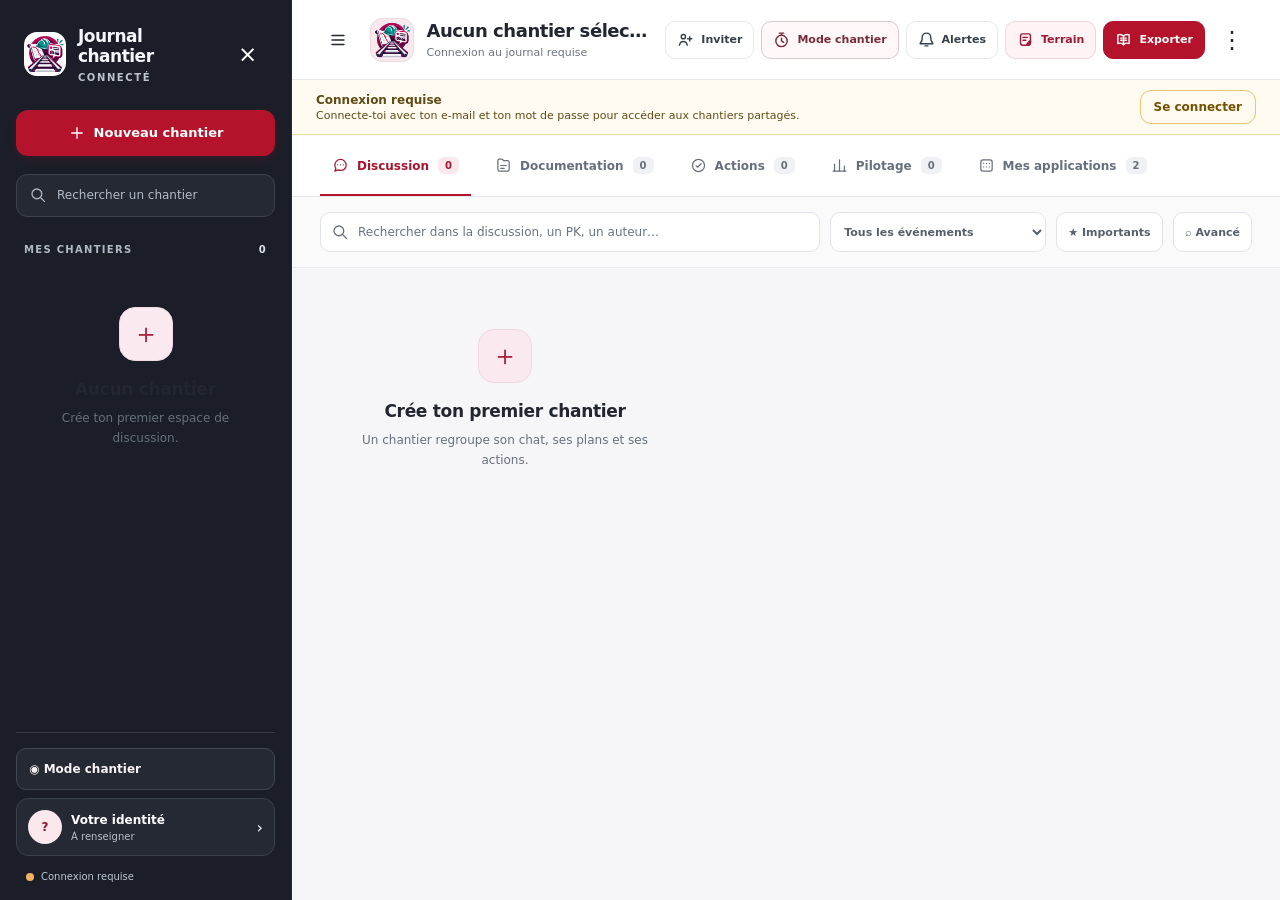
==== commit 27703012: "Journal Chantier V15.10.7 - photos rapides" ====
--- a/index.html
+++ b/index.html
@@ -29,7 +29,7 @@
   <script src="briefing-integration.js?v=15.9" defer></script>
   <link rel="stylesheet" href="cr-off.css?v=15.3">
   <script src="cr-ai.js?v=15.6" defer></script>
-  <script src="journal-composer.js?v=15.7.1" defer></script>
+  <script src="journal-composer.js?v=15.10.7" defer></script>
   <script src="journal-emoji.js?v=15.6" defer></script>
   <link rel="stylesheet" href="journal-v156.css?v=15.7.1">
   <link rel="stylesheet" href="journal-v157.css?v=15.7">
@@ -37,11 +37,12 @@
   <link rel="stylesheet" href="journal-v159.css?v=15.9">
   <script src="journal-completion.js?v=15.9" defer></script>
   <script src="journal-collaboration.js?v=15.10.1"></script>
-  <script src="cr-off.js?v=15.10.1" defer></script>
+  <script src="cr-off.js?v=15.10.3" defer></script>
   <link rel="stylesheet" href="journal-v153.css?v=15.3">
   <link rel="stylesheet" href="journal-v155.css?v=15.5">
-  <script src="app-v13.js?v=15.10.1" defer></script>
+  <script src="app-v13.js?v=15.10.7" defer></script>
 <link rel="stylesheet" href="journal-v1510.css?v=15.10.1">
+<link rel="stylesheet" href="journal-albums.css?v=15.10.7">
 </head>
 <body>
   <div class="app-shell" id="appShell">
@@ -178,7 +179,8 @@
               <button class="composer-tool-action" id="mentionBtn" type="button"><span>@</span> Mentionner</button>
               <button class="composer-tool-action" id="dictationBtn" type="button"><span>♬</span> Dicter</button>
               <button class="composer-tool-action" id="attachBtn" type="button"><span>⌁</span> Fichier</button>
-              <button class="composer-tool-action" id="cameraBtn" type="button"><span>▣</span> Photo</button>
+              <button class="composer-tool-action" id="galleryBtn" type="button"><svg class="album-tool-icon" viewBox="0 0 24 24" aria-hidden="true"><rect x="3" y="4" width="18" height="16" rx="2"/><circle cx="8" cy="9" r="1.5"/><path d="m3 17 5-5 4 4 4-6 5 7"/></svg> Photos</button>
+              <button class="composer-tool-action" id="cameraBtn" type="button"><svg class="album-tool-icon" viewBox="0 0 24 24" aria-hidden="true"><path d="M4 6h4l2-3h4l2 3h4v15H4z"/><circle cx="12" cy="13" r="4"/></svg> Prendre une photo</button>
             </div>
             <div class="composer-row">
               <button class="icon-button attach-toggle" id="composerMetaBtn" title="Détails du message"><svg class="ui-icon" viewBox="0 0 24 24" aria-hidden="true"><path d="M4 7h16M4 17h16"/><circle cx="9" cy="7" r="2" fill="currentColor" stroke="none"/><circle cx="15" cy="17" r="2" fill="currentColor" stroke="none"/></svg></button>
@@ -186,6 +188,7 @@
               <button class="icon-button attach-toggle" id="composerToolsBtn" title="Photo, fichier, dictée et mention" aria-expanded="false"><svg class="ui-icon" viewBox="0 0 24 24" aria-hidden="true"><path d="M12 5v14M5 12h14"/></svg></button>
               <input id="fileInput" type="file" multiple hidden accept="image/*,application/pdf,.pdf,.doc,.docx,.xls,.xlsx,.csv,.txt,.dwg,.dxf">
               <input id="cameraInput" type="file" hidden accept="image/*" capture="environment">
+              <input id="galleryInput" type="file" hidden accept="image/*" multiple>
               <textarea id="messageInput" rows="1" placeholder="Message ou photo sans commentaire…"></textarea>
               <button type="button" class="send-button" id="sendBtn" title="Envoyer">Envoyer</button>
             </div>
@@ -276,9 +279,14 @@
       <button class="photo-viewer-close" id="photoViewerClose" type="button" aria-label="Fermer la photo">×</button>
     </header>
     <div class="photo-viewer-stage">
-      <img id="photoViewerImage" alt="">
+      <img id="photoViewerImage" alt="" draggable="false">
       <p class="photo-viewer-status" id="photoViewerStatus" aria-live="polite">Chargement de la photo…</p>
     </div>
+    <nav class="photo-viewer-nav" id="photoViewerNav" aria-label="Photos du message" hidden>
+      <button type="button" id="photoViewerPrevious" aria-label="Photo précédente">‹ <span>Précédente</span></button>
+      <span id="photoViewerPosition" role="status" aria-live="polite"></span>
+      <button type="button" id="photoViewerNext" aria-label="Photo suivante"><span>Suivante</span> ›</button>
+    </nav>
   </section>
 
   <template id="emptyStateTemplate">
--- a/journal-albums.css
+++ b/journal-albums.css
@@ -0,0 +1,68 @@
+/* V15.10.6 — one album per message; originals stay in the message data. */
+@media screen {
+  .message-bubble.has-photo-album { width: 440px; }
+  .attachment-grid.photo-album { gap: 4px; overflow: hidden; border-radius: 12px; }
+  .attachment-grid.photo-album:not(.one) {
+    display: grid; grid-template-columns: repeat(2, minmax(0, 1fr));
+    grid-template-rows: repeat(2, minmax(0, 1fr)); aspect-ratio: 1;
+    width: 100%; background: #fff;
+  }
+  .attachment-grid.photo-album.album-2 { grid-template-rows: minmax(0, 1fr); aspect-ratio: 2; }
+  .photo-album.album-3 > :first-child { grid-row: span 2; }
+  .photo-album:not(.one) > .image-attachment {
+    display: block; width: 100%; height: 100%; min-width: 0; min-height: 0;
+    border-radius: 4px; padding: 0; cursor: pointer;
+  }
+  .photo-album:not(.one) .attachment-image {
+    width: 100%; height: 100%; min-height: 0; max-height: none; object-fit: cover;
+  }
+  .photo-album .image-attachment:focus-visible { outline: 3px solid #b5122b; outline-offset: -3px; }
+  .photo-album:not(.one) .image-attachment.is-unavailable::after {
+    inset: 0; display: grid; place-items: center; background: #e8eef0;
+    padding: 10px; font-size: 12px;
+  }
+  .album-more {
+    position: absolute; z-index: 4; inset: 0; display: grid; place-items: center;
+    background: rgba(6, 17, 23, .58); color: #fff; font-size: clamp(26px, 7vw, 42px);
+    font-weight: 700; line-height: 1; pointer-events: none;
+  }
+  .photo-viewer-nav:not([hidden]) {
+    display: flex; align-items: center; justify-content: space-between; gap: 12px;
+    padding: 10px max(12px, env(safe-area-inset-right)) max(10px, env(safe-area-inset-bottom)) max(12px, env(safe-area-inset-left));
+    background: #12191d; border-top: 1px solid rgba(255, 255, 255, .15); flex: 0 0 auto;
+  }
+  .photo-viewer-nav button {
+    display: inline-flex; align-items: center; justify-content: center; gap: 8px;
+    min-width: 48px; min-height: 48px; padding: 8px 14px; border-radius: 12px;
+    border: 1px solid #74858e; background: #26353d; color: #fff; font: inherit;
+    font-weight: 600; font-size: 24px;
+  }
+  .photo-viewer .photo-viewer-nav span { display: inline; }
+  .photo-viewer-nav button span { font-size: 14px; }
+  .photo-viewer-nav button:disabled { opacity: .35; cursor: default; }
+  .photo-viewer-nav button:focus-visible, .photo-viewer-head :focus-visible { outline: 3px solid #8fe5f3; outline-offset: 2px; }
+  #photoViewerPosition { white-space: nowrap; font-size: 15px; font-variant-numeric: tabular-nums; }
+  .photo-viewer .photo-viewer-stage { overflow: hidden; touch-action: pan-y pinch-zoom; }
+  .photo-viewer .photo-viewer-stage img { min-height: 0; min-width: 0; user-select: none; -webkit-user-drag: none; }
+  #attachmentPreview { flex-direction: column; align-items: stretch; overflow: visible; gap: 8px; }
+  .journal-composer-dialog #attachmentPreview { max-height: none; overflow: visible; }
+  .pending-album-heading { display: flex; align-items: baseline; flex-wrap: wrap; gap: 4px 10px; }
+  .pending-album-heading b { color: #2e414a; font-size: 15px; }
+  .pending-album-heading span { color: #5b6b74; font-size: 12px; }
+  .pending-files { display: flex; gap: 8px; overflow-x: auto; padding: 2px 0 6px; overscroll-behavior-x: contain; }
+  .pending-files .pending-file { width: 126px; height: 112px; border-radius: 12px; }
+  .pending-files .pending-file button { width: 42px; height: 42px; font-size: 24px; top: 4px; right: 4px; border: 1px solid rgba(255,255,255,.65); }
+  .pending-files .pending-file .annotate-pending { right: auto; left: 4px; top: auto; bottom: 4px; font-size: 22px; }
+  .pending-album-tools { display: flex; flex-wrap: wrap; gap: 8px; }
+  .pending-album-tools button {
+    min-height: 44px; border: 1px solid #cbd7dd; border-radius: 10px; padding: 9px 12px;
+    background: #fff; color: #2e414a; font: inherit; font-size: 13px; font-weight: 600;
+  }
+  .pending-album-tools button:disabled, .pending-file button:disabled { opacity: .45; }
+  .album-tool-icon { width: 18px; height: 18px; fill: none; stroke: currentColor; stroke-width: 1.8; stroke-linejoin: round; stroke-linecap: round; vertical-align: -3px; flex: 0 0 auto; }
+  @media (max-width: 480px) {
+    .photo-viewer-nav button { padding: 8px 10px; }
+    .photo-viewer-nav button span { font-size: 13px; }
+    .journal-composer-dialog .writing-toolbar button { min-height: 44px; }
+  }
+}
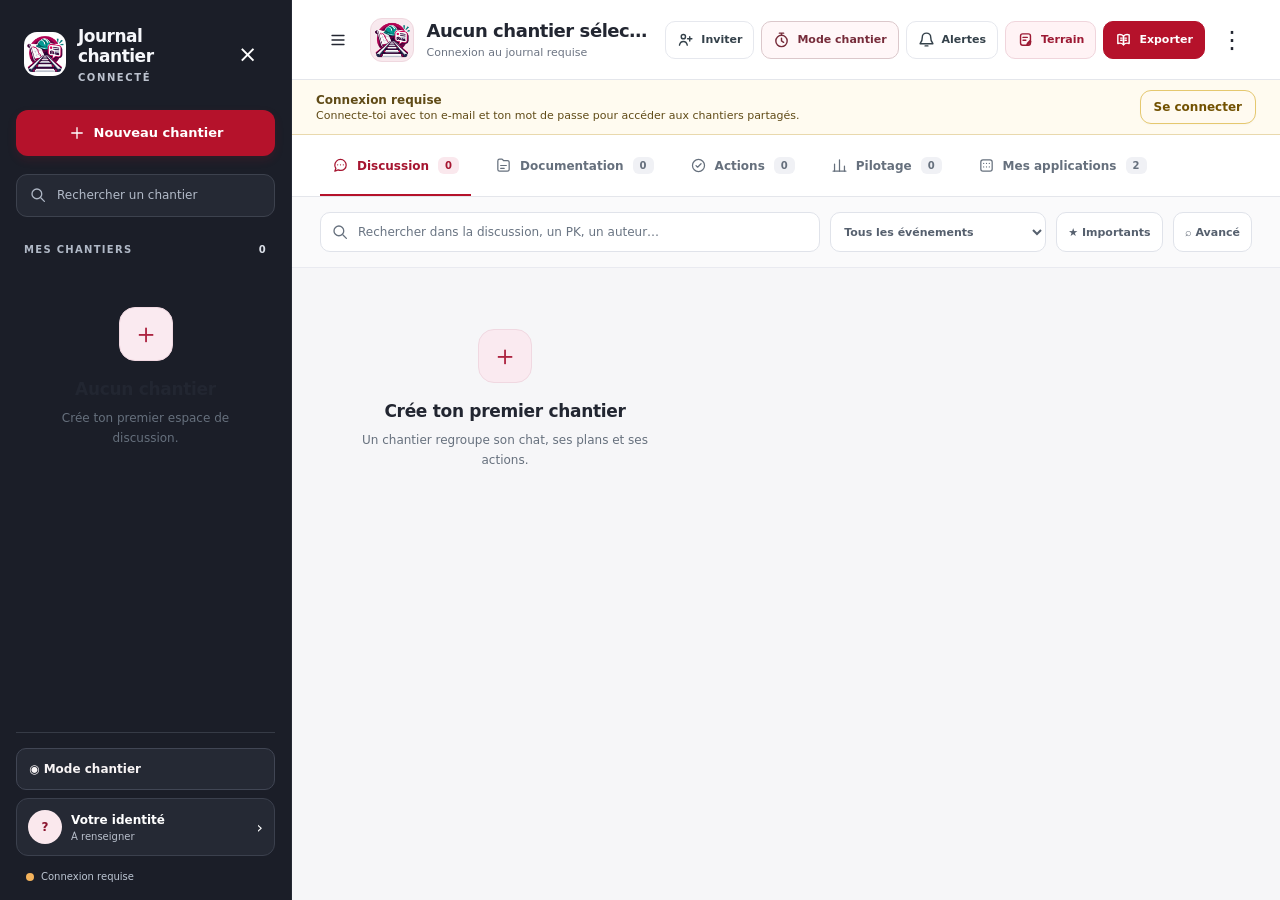
==== commit 7147d9f3: "Revert "Journal Chantier V15.10.7 - photos rapides" This reverts commit 27703012b9570a492872e35a175e" ====
--- a/index.html
+++ b/index.html
@@ -29,7 +29,7 @@
   <script src="briefing-integration.js?v=15.9" defer></script>
   <link rel="stylesheet" href="cr-off.css?v=15.3">
   <script src="cr-ai.js?v=15.6" defer></script>
-  <script src="journal-composer.js?v=15.10.7" defer></script>
+  <script src="journal-composer.js?v=15.10.6" defer></script>
   <script src="journal-emoji.js?v=15.6" defer></script>
   <link rel="stylesheet" href="journal-v156.css?v=15.7.1">
   <link rel="stylesheet" href="journal-v157.css?v=15.7">
@@ -40,9 +40,9 @@
   <script src="cr-off.js?v=15.10.3" defer></script>
   <link rel="stylesheet" href="journal-v153.css?v=15.3">
   <link rel="stylesheet" href="journal-v155.css?v=15.5">
-  <script src="app-v13.js?v=15.10.7" defer></script>
+  <script src="app-v13.js?v=15.10.6" defer></script>
 <link rel="stylesheet" href="journal-v1510.css?v=15.10.1">
-<link rel="stylesheet" href="journal-albums.css?v=15.10.7">
+<link rel="stylesheet" href="journal-albums.css?v=15.10.6">
 </head>
 <body>
   <div class="app-shell" id="appShell">
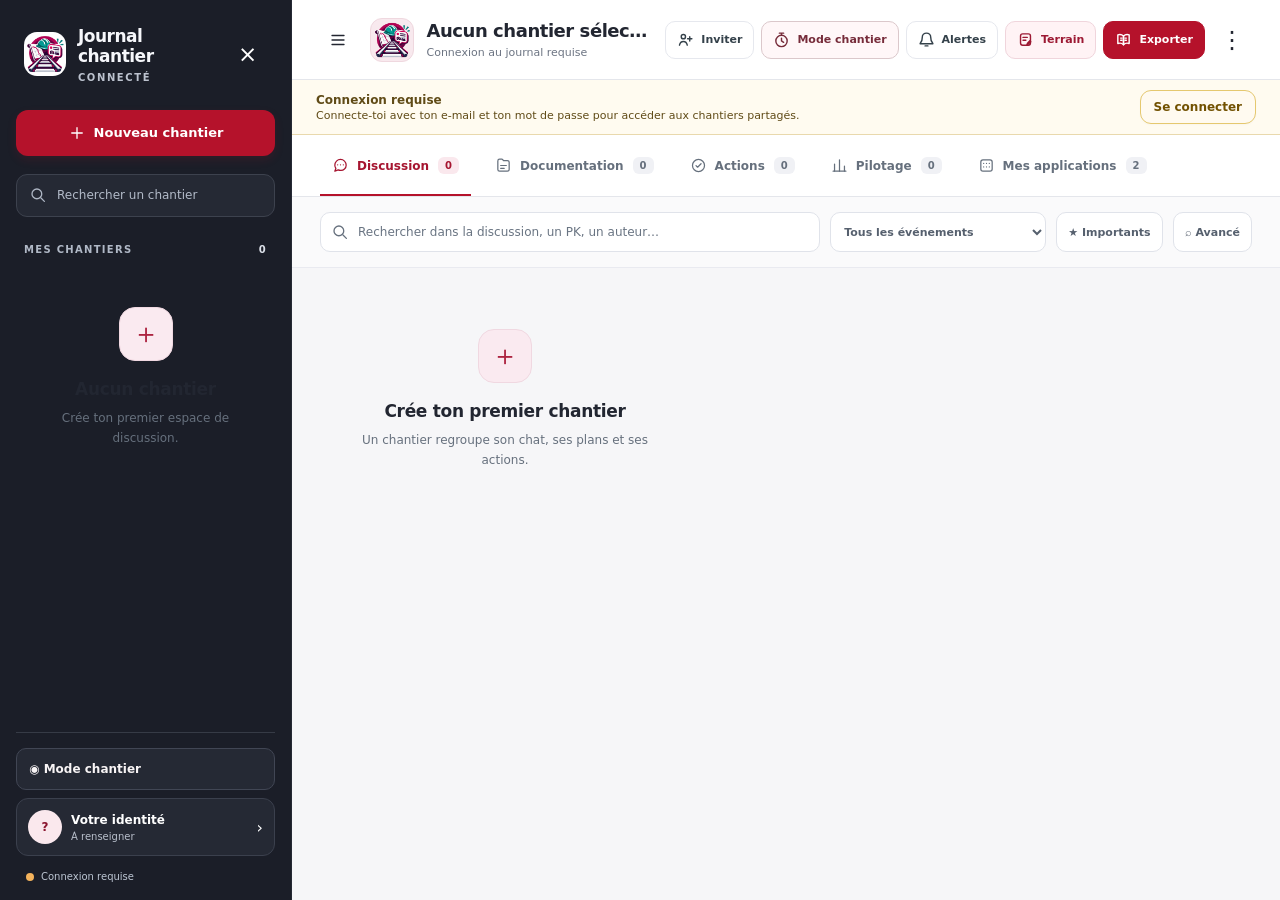
==== commit 282123b3: "Revert "Journal Chantier V16 - fil local instantane" This reverts commit b31f9ead3cb9b10e2d3ec4625fc" ====
(no text change in the page or its own stylesheets)
